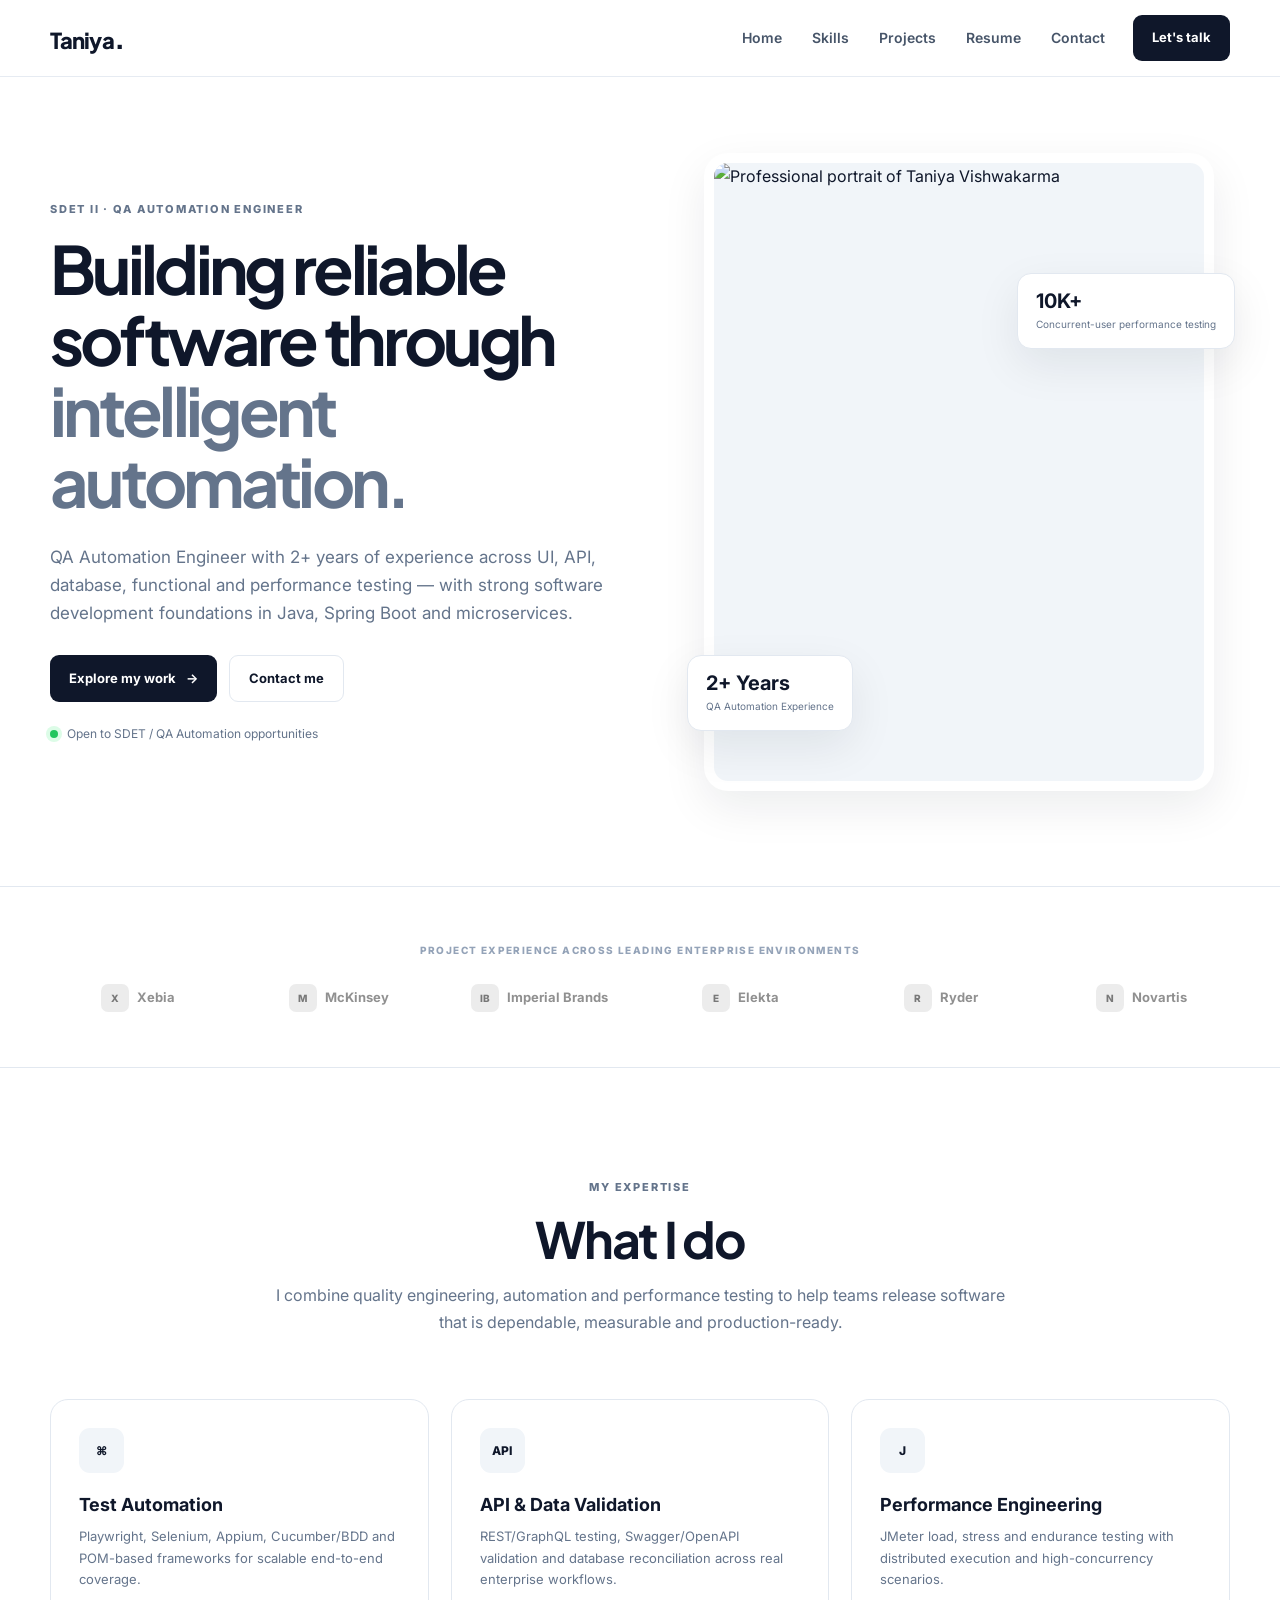
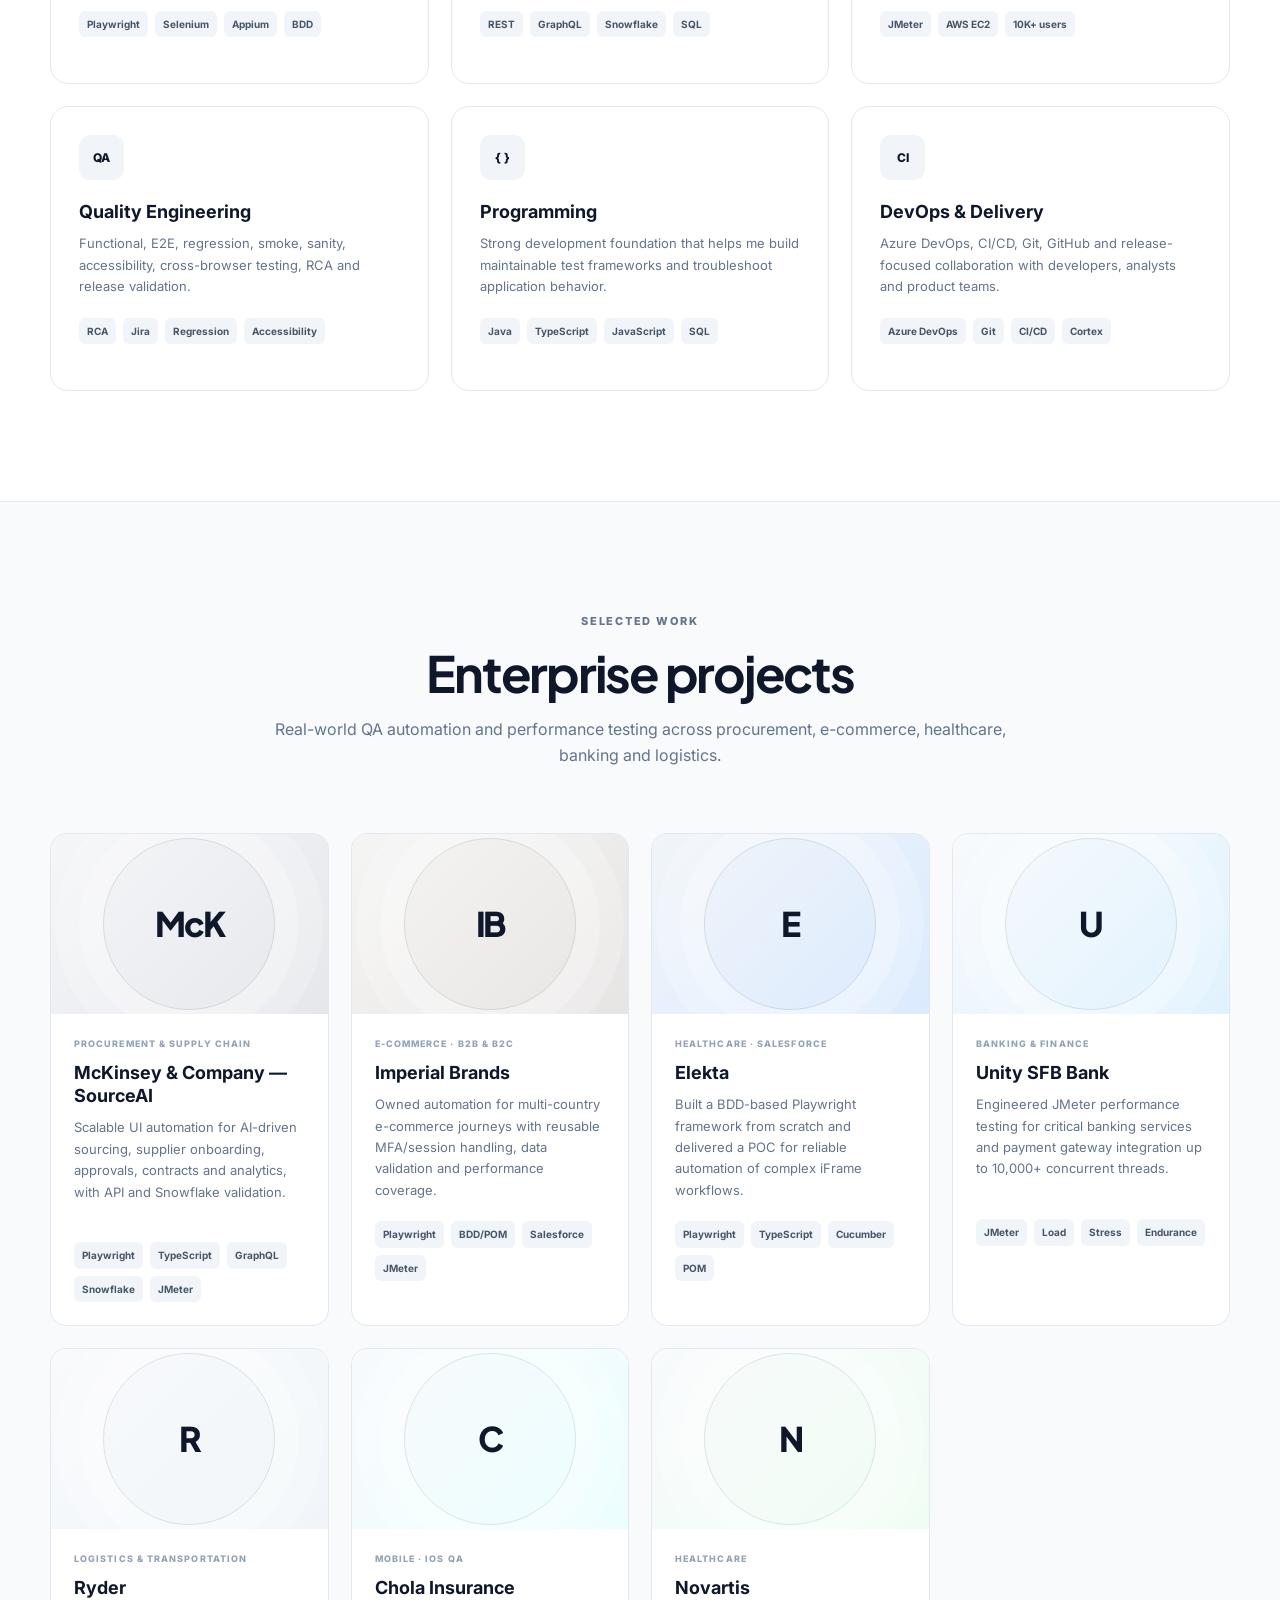
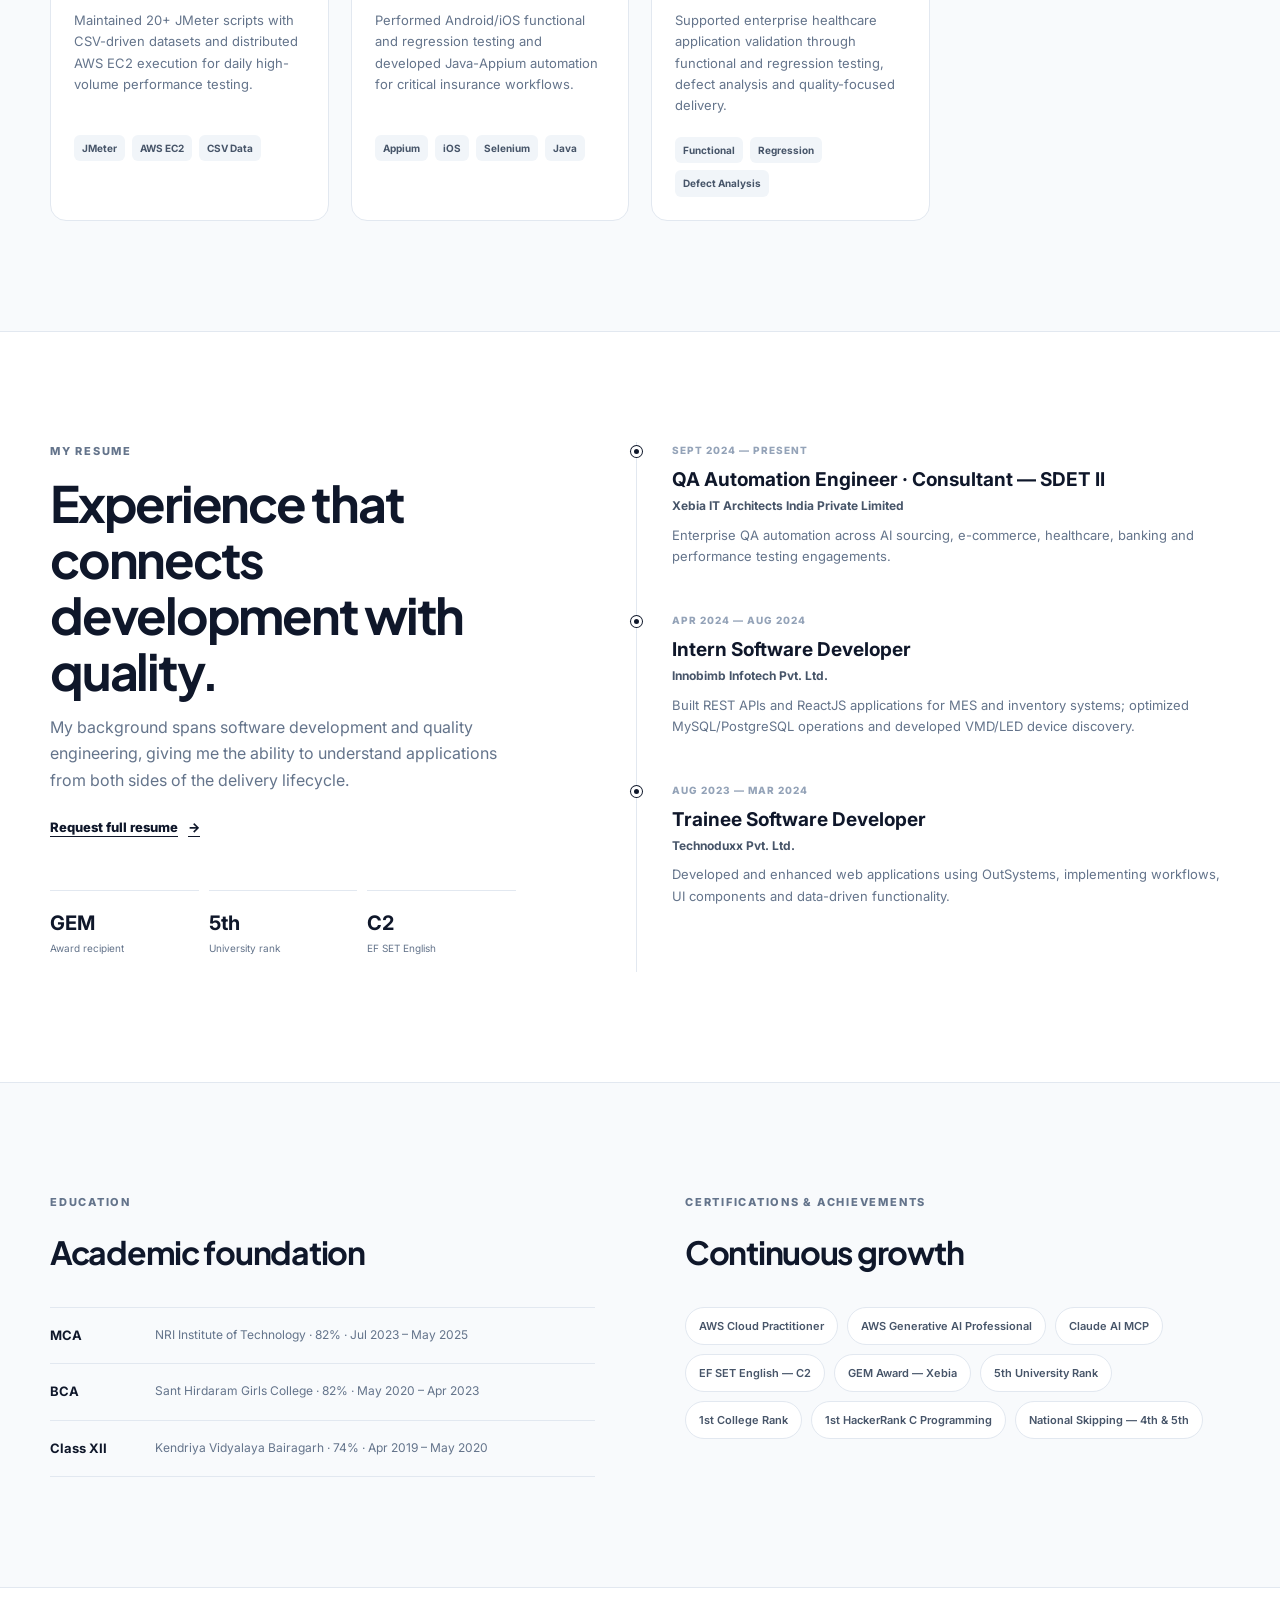
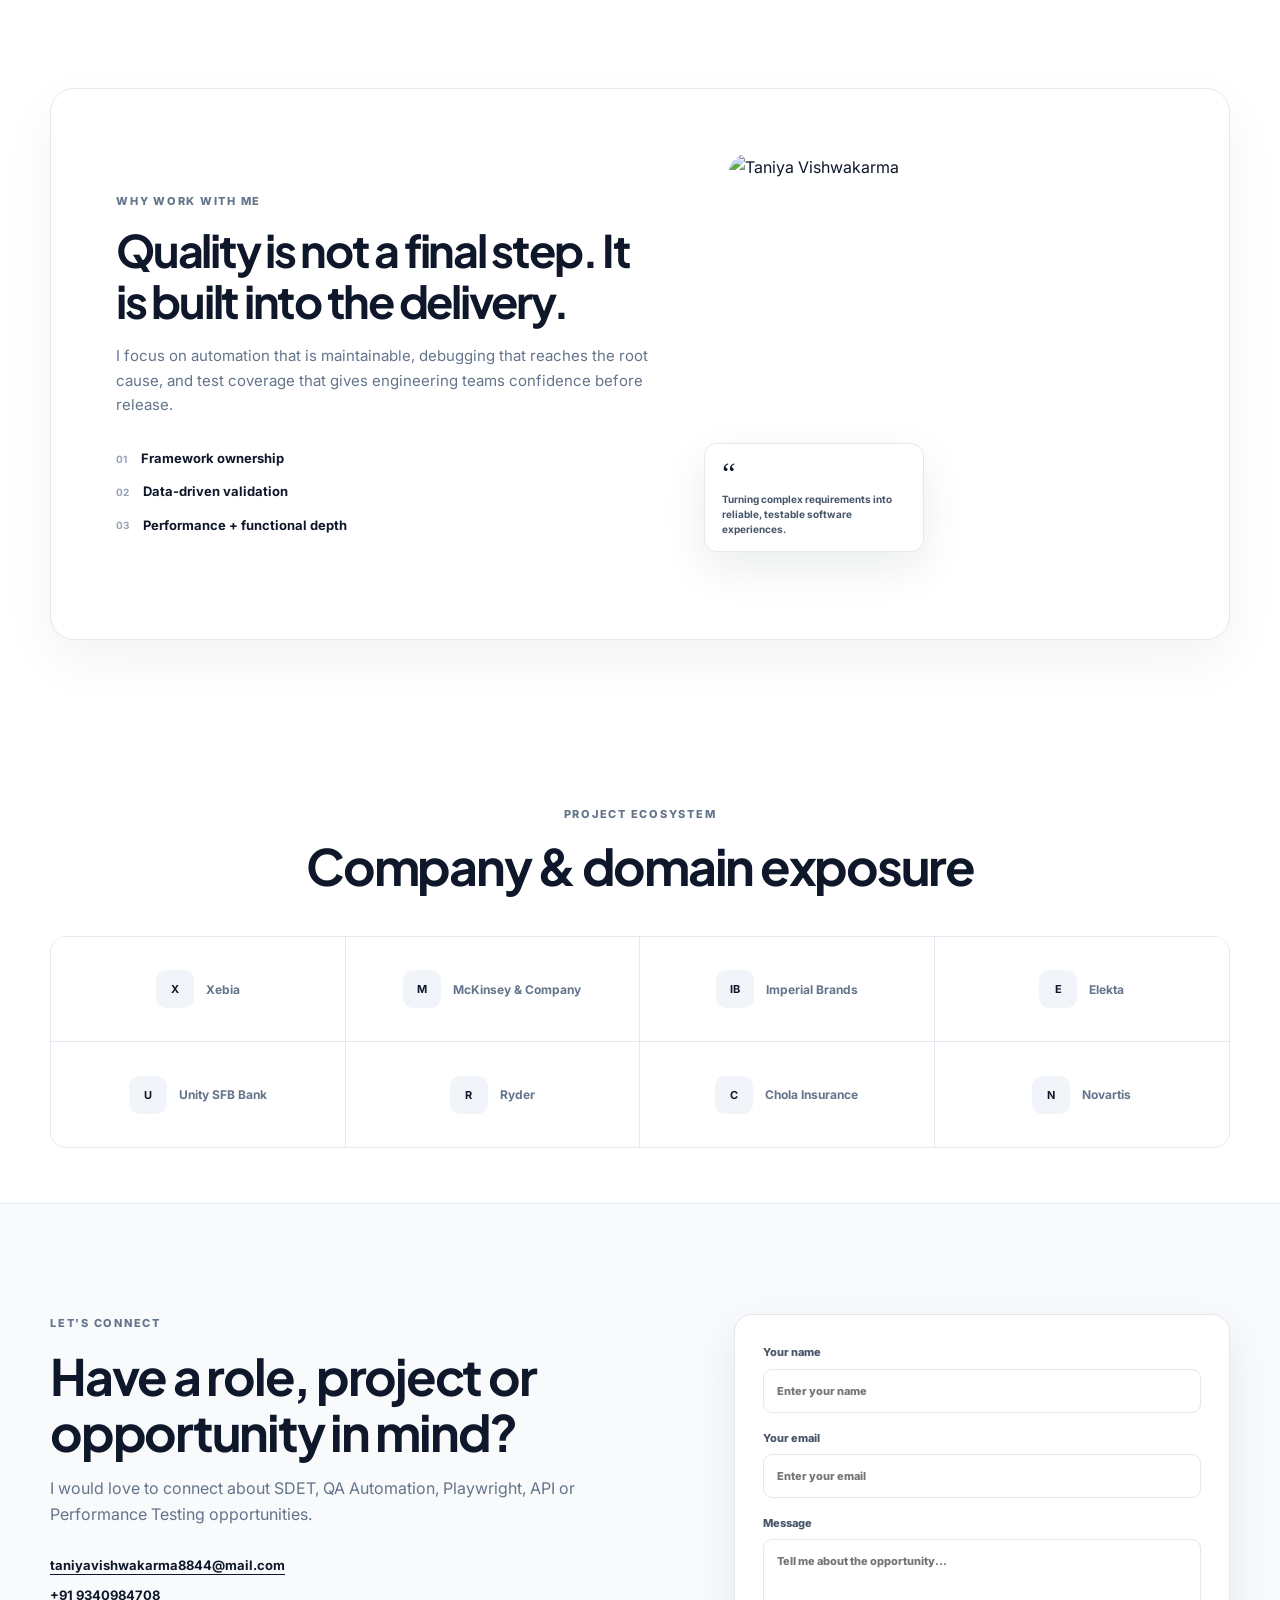
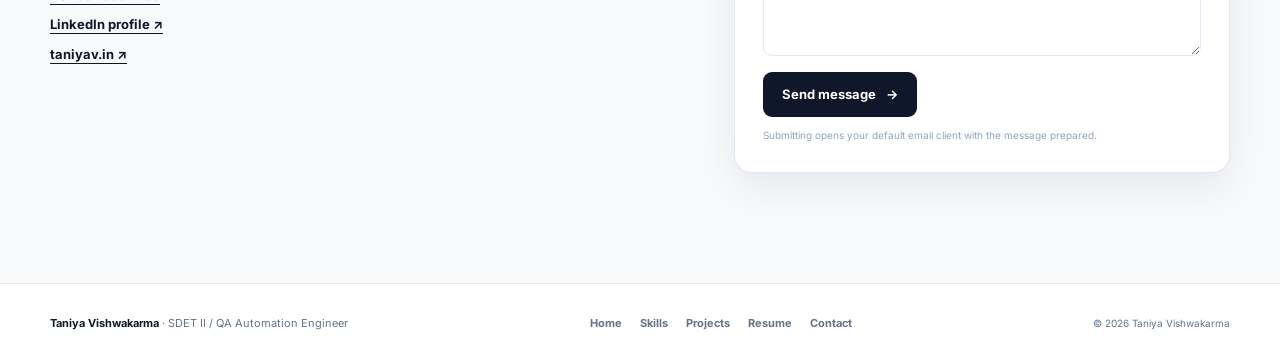
==== index.html @ 55603208 "Add files via upload" ====
<!DOCTYPE html>
<html lang="en">
<head>
  <meta charset="UTF-8" />
  <meta name="viewport" content="width=device-width, initial-scale=1.0" />
  <meta name="description" content="Taniya Vishwakarma — SDET II, QA Automation Engineer, Playwright and Performance Testing specialist." />
  <title>Taniya Vishwakarma | SDET II Portfolio</title>
  <link rel="icon" href="assets/favicon.png" />
  <link rel="stylesheet" href="styles.css" />
  <link rel="preconnect" href="https://fonts.googleapis.com">
  <link rel="preconnect" href="https://fonts.gstatic.com" crossorigin>
  <link href="https://fonts.googleapis.com/css2?family=Inter:wght@400;500;600;700;800&family=Plus+Jakarta+Sans:wght@600;700;800&display=swap" rel="stylesheet">
  <script defer src="script.js"></script>
</head>
<body>
  <!-- Navigation: intentionally follows the clean Material Tailwind template structure -->
  <header class="site-header">
    <nav class="navbar container">
      <a class="brand" href="#home" aria-label="Taniya Vishwakarma home">Taniya<span>.</span></a>
      <button class="menu-toggle" aria-label="Open navigation" aria-expanded="false">
        <span></span><span></span><span></span>
      </button>
      <div class="nav-links" id="navLinks">
        <a href="#home">Home</a>
        <a href="#skills">Skills</a>
        <a href="#projects">Projects</a>
        <a href="#resume">Resume</a>
        <a href="#contact">Contact</a>
      </div>
      <a class="nav-cta" href="mailto:taniyavishwakarma8844@mail.com?subject=Opportunity%20for%20Taniya%20Vishwakarma">Let's talk</a>
    </nav>
  </header>

  <main>
    <!-- HERO -->
    <section class="hero section" id="home">
      <div class="container hero-grid">
        <div class="hero-copy">
          <div class="eyebrow">SDET II · QA AUTOMATION ENGINEER</div>
          <h1>Building reliable software through <span>intelligent automation.</span></h1>
          <p class="lead">
            QA Automation Engineer with 2+ years of experience across UI, API, database,
            functional and performance testing — with strong software development foundations
            in Java, Spring Boot and microservices.
          </p>
          <div class="hero-actions">
            <a class="btn btn-dark" href="#projects">Explore my work <span>→</span></a>
            <a class="btn btn-light" href="mailto:taniyavishwakarma8844@mail.com">Contact me</a>
          </div>
          <div class="hero-note">
            <span class="status-dot"></span>
            Open to SDET / QA Automation opportunities
          </div>
        </div>

        <div class="hero-visual">
          <div class="image-frame">
            <img src="assets/profile.jpg" alt="Professional portrait of Taniya Vishwakarma" />
          </div>
          <div class="floating-card">
            <strong>2+ Years</strong>
            <span>QA Automation Experience</span>
          </div>
          <div class="floating-card floating-card-right">
            <strong>10K+</strong>
            <span>Concurrent-user performance testing</span>
          </div>
        </div>
      </div>
    </section>

    <!-- TRUSTED / EXPERIENCE STRIP -->
    <section class="logo-strip section-tight" aria-label="Companies and project environments">
      <div class="container">
        <p class="strip-label">PROJECT EXPERIENCE ACROSS LEADING ENTERPRISE ENVIRONMENTS</p>
        <div class="logo-row">
          <div class="company-logo"><span class="logo-mark">X</span><b>Xebia</b></div>
          <div class="company-logo"><span class="logo-mark">M</span><b>McKinsey</b></div>
          <div class="company-logo"><span class="logo-mark">IB</span><b>Imperial Brands</b></div>
          <div class="company-logo"><span class="logo-mark">E</span><b>Elekta</b></div>
          <div class="company-logo"><span class="logo-mark">R</span><b>Ryder</b></div>
          <div class="company-logo"><span class="logo-mark">N</span><b>Novartis</b></div>
        </div>
      </div>
    </section>

    <!-- SKILLS / WHAT I DO -->
    <section class="section" id="skills">
      <div class="container">
        <div class="section-heading centered">
          <div class="eyebrow">MY EXPERTISE</div>
          <h2>What I do</h2>
          <p>
            I combine quality engineering, automation and performance testing to help teams
            release software that is dependable, measurable and production-ready.
          </p>
        </div>

        <div class="skill-grid">
          <article class="skill-card">
            <div class="icon-box">⌘</div>
            <h3>Test Automation</h3>
            <p>Playwright, Selenium, Appium, Cucumber/BDD and POM-based frameworks for scalable end-to-end coverage.</p>
            <div class="tag-list"><span>Playwright</span><span>Selenium</span><span>Appium</span><span>BDD</span></div>
          </article>

          <article class="skill-card">
            <div class="icon-box">API</div>
            <h3>API & Data Validation</h3>
            <p>REST/GraphQL testing, Swagger/OpenAPI validation and database reconciliation across real enterprise workflows.</p>
            <div class="tag-list"><span>REST</span><span>GraphQL</span><span>Snowflake</span><span>SQL</span></div>
          </article>

          <article class="skill-card">
            <div class="icon-box">J</div>
            <h3>Performance Engineering</h3>
            <p>JMeter load, stress and endurance testing with distributed execution and high-concurrency scenarios.</p>
            <div class="tag-list"><span>JMeter</span><span>AWS EC2</span><span>10K+ users</span></div>
          </article>

          <article class="skill-card">
            <div class="icon-box">QA</div>
            <h3>Quality Engineering</h3>
            <p>Functional, E2E, regression, smoke, sanity, accessibility, cross-browser testing, RCA and release validation.</p>
            <div class="tag-list"><span>RCA</span><span>Jira</span><span>Regression</span><span>Accessibility</span></div>
          </article>

          <article class="skill-card">
            <div class="icon-box">{ }</div>
            <h3>Programming</h3>
            <p>Strong development foundation that helps me build maintainable test frameworks and troubleshoot application behavior.</p>
            <div class="tag-list"><span>Java</span><span>TypeScript</span><span>JavaScript</span><span>SQL</span></div>
          </article>

          <article class="skill-card">
            <div class="icon-box">CI</div>
            <h3>DevOps & Delivery</h3>
            <p>Azure DevOps, CI/CD, Git, GitHub and release-focused collaboration with developers, analysts and product teams.</p>
            <div class="tag-list"><span>Azure DevOps</span><span>Git</span><span>CI/CD</span><span>Cortex</span></div>
          </article>
        </div>
      </div>
    </section>

    <!-- PROJECTS -->
    <section class="section project-section" id="projects">
      <div class="container">
        <div class="section-heading centered">
          <div class="eyebrow">SELECTED WORK</div>
          <h2>Enterprise projects</h2>
          <p>Real-world QA automation and performance testing across procurement, e-commerce, healthcare, banking and logistics.</p>
        </div>

        <div class="project-grid">
          <article class="project-card">
            <div class="project-art art-sourceai"><span>McK</span></div>
            <div class="project-body">
              <div class="project-meta">PROCUREMENT & SUPPLY CHAIN</div>
              <h3>McKinsey & Company — SourceAI</h3>
              <p>Scalable UI automation for AI-driven sourcing, supplier onboarding, approvals, contracts and analytics, with API and Snowflake validation.</p>
              <div class="tag-list"><span>Playwright</span><span>TypeScript</span><span>GraphQL</span><span>Snowflake</span><span>JMeter</span></div>
            </div>
          </article>

          <article class="project-card">
            <div class="project-art art-imperial"><span>IB</span></div>
            <div class="project-body">
              <div class="project-meta">E-COMMERCE · B2B & B2C</div>
              <h3>Imperial Brands</h3>
              <p>Owned automation for multi-country e-commerce journeys with reusable MFA/session handling, data validation and performance coverage.</p>
              <div class="tag-list"><span>Playwright</span><span>BDD/POM</span><span>Salesforce</span><span>JMeter</span></div>
            </div>
          </article>

          <article class="project-card">
            <div class="project-art art-elekta"><span>E</span></div>
            <div class="project-body">
              <div class="project-meta">HEALTHCARE · SALESFORCE</div>
              <h3>Elekta</h3>
              <p>Built a BDD-based Playwright framework from scratch and delivered a POC for reliable automation of complex iFrame workflows.</p>
              <div class="tag-list"><span>Playwright</span><span>TypeScript</span><span>Cucumber</span><span>POM</span></div>
            </div>
          </article>

          <article class="project-card">
            <div class="project-art art-bank"><span>U</span></div>
            <div class="project-body">
              <div class="project-meta">BANKING & FINANCE</div>
              <h3>Unity SFB Bank</h3>
              <p>Engineered JMeter performance testing for critical banking services and payment gateway integration up to 10,000+ concurrent threads.</p>
              <div class="tag-list"><span>JMeter</span><span>Load</span><span>Stress</span><span>Endurance</span></div>
            </div>
          </article>

          <article class="project-card">
            <div class="project-art art-ryder"><span>R</span></div>
            <div class="project-body">
              <div class="project-meta">LOGISTICS & TRANSPORTATION</div>
              <h3>Ryder</h3>
              <p>Maintained 20+ JMeter scripts with CSV-driven datasets and distributed AWS EC2 execution for daily high-volume performance testing.</p>
              <div class="tag-list"><span>JMeter</span><span>AWS EC2</span><span>CSV Data</span></div>
            </div>
          </article>

          <article class="project-card">
            <div class="project-art art-chola"><span>C</span></div>
            <div class="project-body">
              <div class="project-meta">MOBILE · IOS QA</div>
              <h3>Chola Insurance</h3>
              <p>Performed Android/iOS functional and regression testing and developed Java-Appium automation for critical insurance workflows.</p>
              <div class="tag-list"><span>Appium</span><span>iOS</span><span>Selenium</span><span>Java</span></div>
            </div>
          </article>

          <article class="project-card">
            <div class="project-art art-novartis"><span>N</span></div>
            <div class="project-body">
              <div class="project-meta">HEALTHCARE</div>
              <h3>Novartis</h3>
              <p>Supported enterprise healthcare application validation through functional and regression testing, defect analysis and quality-focused delivery.</p>
              <div class="tag-list"><span>Functional</span><span>Regression</span><span>Defect Analysis</span></div>
            </div>
          </article>
        </div>
      </div>
    </section>

    <!-- RESUME -->
    <section class="section resume-section" id="resume">
      <div class="container resume-grid">
        <div class="resume-intro">
          <div class="eyebrow">MY RESUME</div>
          <h2>Experience that connects development with quality.</h2>
          <p>
            My background spans software development and quality engineering, giving me the ability
            to understand applications from both sides of the delivery lifecycle.
          </p>
          <a class="text-link" href="mailto:taniyavishwakarma8844@mail.com?subject=Request%20for%20Resume">Request full resume <span>→</span></a>

          <div class="resume-highlights">
            <div><strong>GEM</strong><span>Award recipient</span></div>
            <div><strong>5th</strong><span>University rank</span></div>
            <div><strong>C2</strong><span>EF SET English</span></div>
          </div>
        </div>

        <div class="timeline">
          <div class="timeline-item">
            <span class="timeline-dot"></span>
            <div class="timeline-date">SEPT 2024 — PRESENT</div>
            <h3>QA Automation Engineer · Consultant — SDET II</h3>
            <h4>Xebia IT Architects India Private Limited</h4>
            <p>Enterprise QA automation across AI sourcing, e-commerce, healthcare, banking and performance testing engagements.</p>
          </div>

          <div class="timeline-item">
            <span class="timeline-dot"></span>
            <div class="timeline-date">APR 2024 — AUG 2024</div>
            <h3>Intern Software Developer</h3>
            <h4>Innobimb Infotech Pvt. Ltd.</h4>
            <p>Built REST APIs and ReactJS applications for MES and inventory systems; optimized MySQL/PostgreSQL operations and developed VMD/LED device discovery.</p>
          </div>

          <div class="timeline-item">
            <span class="timeline-dot"></span>
            <div class="timeline-date">AUG 2023 — MAR 2024</div>
            <h3>Trainee Software Developer</h3>
            <h4>Technoduxx Pvt. Ltd.</h4>
            <p>Developed and enhanced web applications using OutSystems, implementing workflows, UI components and data-driven functionality.</p>
          </div>
        </div>
      </div>
    </section>

    <!-- EDUCATION + CERTIFICATIONS -->
    <section class="section details-section">
      <div class="container details-grid">
        <div>
          <div class="eyebrow">EDUCATION</div>
          <h2>Academic foundation</h2>
          <div class="detail-list">
            <div class="detail-item"><strong>MCA</strong><span>NRI Institute of Technology · 82% · Jul 2023 – May 2025</span></div>
            <div class="detail-item"><strong>BCA</strong><span>Sant Hirdaram Girls College · 82% · May 2020 – Apr 2023</span></div>
            <div class="detail-item"><strong>Class XII</strong><span>Kendriya Vidyalaya Bairagarh · 74% · Apr 2019 – May 2020</span></div>
          </div>
        </div>
        <div>
          <div class="eyebrow">CERTIFICATIONS & ACHIEVEMENTS</div>
          <h2>Continuous growth</h2>
          <div class="pill-list">
            <span>AWS Cloud Practitioner</span>
            <span>AWS Generative AI Professional</span>
            <span>Claude AI MCP</span>
            <span>EF SET English — C2</span>
            <span>GEM Award — Xebia</span>
            <span>5th University Rank</span>
            <span>1st College Rank</span>
            <span>1st HackerRank C Programming</span>
            <span>National Skipping — 4th & 5th</span>
          </div>
        </div>
      </div>
    </section>

    <!-- TESTIMONIAL / PROFESSIONAL VALUE -->
    <section class="section testimonial-section">
      <div class="container testimonial-card">
        <div class="testimonial-copy">
          <div class="eyebrow">WHY WORK WITH ME</div>
          <h2>Quality is not a final step. It is built into the delivery.</h2>
          <p>
            I focus on automation that is maintainable, debugging that reaches the root cause,
            and test coverage that gives engineering teams confidence before release.
          </p>
          <div class="value-points">
            <div><b>01</b><span>Framework ownership</span></div>
            <div><b>02</b><span>Data-driven validation</span></div>
            <div><b>03</b><span>Performance + functional depth</span></div>
          </div>
        </div>
        <div class="testimonial-visual">
          <img src="assets/profile.jpg" alt="Taniya Vishwakarma" />
          <div class="quote-card">
            <span>“</span>
            <p>Turning complex requirements into reliable, testable software experiences.</p>
          </div>
        </div>
      </div>
    </section>

    <!-- COMPANY LOGOS -->
    <section class="section-tight clients-section">
      <div class="container">
        <div class="section-heading centered small">
          <div class="eyebrow">PROJECT ECOSYSTEM</div>
          <h2>Company & domain exposure</h2>
        </div>
        <div class="client-logo-grid">
          <div class="client-logo"><b>X</b><span>Xebia</span></div>
          <div class="client-logo"><b>M</b><span>McKinsey & Company</span></div>
          <div class="client-logo"><b>IB</b><span>Imperial Brands</span></div>
          <div class="client-logo"><b>E</b><span>Elekta</span></div>
          <div class="client-logo"><b>U</b><span>Unity SFB Bank</span></div>
          <div class="client-logo"><b>R</b><span>Ryder</span></div>
          <div class="client-logo"><b>C</b><span>Chola Insurance</span></div>
          <div class="client-logo"><b>N</b><span>Novartis</span></div>
        </div>
      </div>
    </section>

    <!-- CONTACT -->
    <section class="section contact-section" id="contact">
      <div class="container contact-grid">
        <div>
          <div class="eyebrow">LET'S CONNECT</div>
          <h2>Have a role, project or opportunity in mind?</h2>
          <p>
            I would love to connect about SDET, QA Automation, Playwright, API or Performance Testing opportunities.
          </p>
          <div class="contact-details">
            <a href="mailto:taniyavishwakarma8844@mail.com">taniyavishwakarma8844@mail.com</a>
            <a href="tel:+919340984708">+91 9340984708</a>
            <a href="https://www.linkedin.com/in/taniya-vishwakarma-7252a7203/" target="_blank" rel="noopener">LinkedIn profile ↗</a>
            <a href="https://taniyav.in/" target="_blank" rel="noopener">taniyav.in ↗</a>
          </div>
        </div>

        <form class="contact-form" id="contactForm">
          <label>Your name<input type="text" name="name" placeholder="Enter your name" required></label>
          <label>Your email<input type="email" name="email" placeholder="Enter your email" required></label>
          <label>Message<textarea name="message" rows="5" placeholder="Tell me about the opportunity..." required></textarea></label>
          <button class="btn btn-dark" type="submit">Send message <span>→</span></button>
          <small>Submitting opens your default email client with the message prepared.</small>
        </form>
      </div>
    </section>
  </main>

  <footer class="footer">
    <div class="container footer-row">
      <div><b>Taniya Vishwakarma</b><span> · SDET II / QA Automation Engineer</span></div>
      <div class="footer-links">
        <a href="#home">Home</a>
        <a href="#skills">Skills</a>
        <a href="#projects">Projects</a>
        <a href="#resume">Resume</a>
        <a href="#contact">Contact</a>
      </div>
      <div class="copyright">© <span id="year"></span> Taniya Vishwakarma</div>
    </div>
  </footer>
</body>
</html>
---- styles.css ----
:root{
  --white:#fff;
  --paper:#f8fafc;
  --soft:#f1f5f9;
  --line:#e2e8f0;
  --ink:#0f172a;
  --muted:#64748b;
  --muted-2:#94a3b8;
  --accent:#111827;
  --accent-soft:#eef2f7;
  --radius:18px;
  --shadow:0 16px 45px rgba(15,23,42,.08);
  --max:1180px;
}
*{box-sizing:border-box}
html{scroll-behavior:smooth}
body{margin:0;background:var(--white);color:var(--ink);font-family:Inter,system-ui,-apple-system,BlinkMacSystemFont,"Segoe UI",sans-serif;line-height:1.65}
img{max-width:100%;display:block}
a{color:inherit;text-decoration:none}
button,input,textarea{font:inherit}
.container{width:min(calc(100% - 48px),var(--max));margin:0 auto}
.section{padding:110px 0}
.section-tight{padding:55px 0}
.site-header{position:sticky;top:0;z-index:50;background:rgba(255,255,255,.92);backdrop-filter:blur(16px);border-bottom:1px solid rgba(226,232,240,.85)}
.navbar{height:76px;display:flex;align-items:center;gap:28px}
.brand{font-family:"Plus Jakarta Sans",sans-serif;font-weight:800;font-size:22px;letter-spacing:-.04em;margin-right:auto}
.brand span{font-size:28px}
.nav-links{display:flex;align-items:center;gap:30px}
.nav-links a{font-size:14px;font-weight:600;color:#475569;transition:.2s}
.nav-links a:hover{color:var(--ink)}
.nav-cta,.btn{display:inline-flex;align-items:center;justify-content:center;gap:10px;border-radius:9px;padding:12px 19px;font-size:13px;font-weight:700;transition:transform .2s,box-shadow .2s,background .2s}
.nav-cta{background:var(--ink);color:#fff}
.btn:hover,.nav-cta:hover{transform:translateY(-1px);box-shadow:0 10px 25px rgba(15,23,42,.13)}
.btn-dark{background:var(--ink);color:#fff}
.btn-light{background:#fff;color:var(--ink);border:1px solid var(--line)}
.menu-toggle{display:none;border:0;background:none;padding:8px;cursor:pointer}
.menu-toggle span{display:block;width:24px;height:2px;background:var(--ink);margin:5px 0}
.hero{padding-top:76px;padding-bottom:95px}
.hero-grid{display:grid;grid-template-columns:1.02fr .98fr;gap:72px;align-items:center}
.eyebrow{font-size:11px;letter-spacing:.16em;font-weight:800;color:#64748b;margin-bottom:15px}
.hero h1{font-family:"Plus Jakarta Sans",sans-serif;font-size:clamp(42px,5.2vw,70px);line-height:1.07;letter-spacing:-.055em;margin:0 0 25px;max-width:700px}
.hero h1 span{color:#64748b}
.lead{font-size:17px;color:var(--muted);max-width:670px;margin:0 0 28px}
.hero-actions{display:flex;gap:12px;flex-wrap:wrap}
.hero-note{display:flex;align-items:center;gap:9px;color:var(--muted);font-size:12px;margin-top:22px}
.status-dot{width:8px;height:8px;border-radius:50%;background:#22c55e;box-shadow:0 0 0 4px #dcfce7}
.hero-visual{position:relative;min-height:590px;display:flex;align-items:center;justify-content:center}
.image-frame{width:min(100%,510px);aspect-ratio:4/5;border-radius:24px;overflow:hidden;background:var(--soft);box-shadow:var(--shadow);border:10px solid #fff}
.image-frame img{width:100%;height:100%;object-fit:cover;object-position:center 18%}
.floating-card{position:absolute;left:0;bottom:60px;background:#fff;border:1px solid var(--line);box-shadow:var(--shadow);border-radius:14px;padding:15px 18px;display:flex;flex-direction:column;min-width:165px}
.floating-card strong{font-size:20px;line-height:1.2}
.floating-card span{font-size:10px;color:var(--muted);margin-top:3px}
.floating-card-right{left:auto;right:-5px;top:120px;bottom:auto}
.logo-strip{border-top:1px solid var(--line);border-bottom:1px solid var(--line)}
.strip-label{text-align:center;color:#94a3b8;font-size:10px;font-weight:800;letter-spacing:.14em;margin:0 0 26px}
.logo-row{display:grid;grid-template-columns:repeat(6,1fr);gap:24px;align-items:center}
.company-logo{display:flex;align-items:center;justify-content:center;gap:8px;color:#64748b;filter:grayscale(1);opacity:.78}
.logo-mark{width:28px;height:28px;border-radius:7px;background:#e2e8f0;display:grid;place-items:center;font-size:10px;font-weight:800;color:#475569}
.company-logo b{font-size:13px}
.section-heading{max-width:760px;margin-bottom:64px}
.section-heading.centered{text-align:center;margin-left:auto;margin-right:auto}
.section-heading.small{margin-bottom:42px}
.section-heading h2,.resume-intro h2,.contact-section h2{font-family:"Plus Jakarta Sans",sans-serif;font-size:clamp(34px,4vw,50px);line-height:1.12;letter-spacing:-.045em;margin:0 0 15px}
.section-heading p,.resume-intro>p,.contact-section p{color:var(--muted);font-size:16px;margin:0}
.skill-grid{display:grid;grid-template-columns:repeat(3,1fr);gap:22px}
.skill-card{border:1px solid var(--line);border-radius:var(--radius);padding:28px;background:#fff;min-height:285px;transition:.25s}
.skill-card:hover,.project-card:hover{transform:translateY(-4px);box-shadow:var(--shadow)}
.icon-box{height:45px;width:45px;border-radius:11px;background:var(--soft);display:grid;place-items:center;font-size:12px;font-weight:800;margin-bottom:20px}
.skill-card h3,.project-card h3{font-size:18px;line-height:1.3;margin:0 0 10px}
.skill-card p,.project-card p{font-size:13px;color:var(--muted);margin:0}
.tag-list{display:flex;gap:7px;flex-wrap:wrap;margin-top:20px}
.tag-list span{font-size:10px;font-weight:700;color:#475569;background:var(--soft);padding:5px 8px;border-radius:6px}
.project-section{background:#f8fafc;border-top:1px solid var(--line);border-bottom:1px solid var(--line)}
.project-grid{display:grid;grid-template-columns:repeat(4,1fr);gap:22px}
.project-card{background:#fff;border:1px solid var(--line);border-radius:16px;overflow:hidden;transition:.25s}
.project-art{height:180px;display:grid;place-items:center;background:linear-gradient(135deg,#f8fafc,#e2e8f0);position:relative;overflow:hidden}
.project-art:before{content:"";position:absolute;width:170px;height:170px;border-radius:50%;border:1px solid rgba(15,23,42,.1);box-shadow:0 0 0 24px rgba(255,255,255,.22),0 0 0 48px rgba(255,255,255,.18)}
.project-art span{position:relative;z-index:1;font-family:"Plus Jakarta Sans";font-size:34px;font-weight:800;letter-spacing:-.07em}
.art-sourceai{background:linear-gradient(135deg,#f4f6f8,#e5e7eb)}
.art-imperial{background:linear-gradient(135deg,#f5f5f4,#e7e5e4)}
.art-elekta{background:linear-gradient(135deg,#f1f5f9,#dbeafe)}
.art-bank{background:linear-gradient(135deg,#f8fafc,#e0f2fe)}
.art-ryder{background:linear-gradient(135deg,#f8fafc,#f1f5f9)}
.art-chola{background:linear-gradient(135deg,#f8fafc,#ecfeff)}
.art-novartis{background:linear-gradient(135deg,#f8fafc,#f0fdf4)}
.project-body{padding:23px}
.project-meta{font-size:9px;font-weight:800;letter-spacing:.12em;color:#94a3b8;margin-bottom:9px}
.project-body p{min-height:105px}
.resume-section{background:#fff}
.resume-grid{display:grid;grid-template-columns:.9fr 1.1fr;gap:100px}
.resume-intro{padding-right:20px}
.text-link{display:inline-flex;gap:10px;align-items:center;margin-top:24px;font-weight:800;font-size:13px;text-decoration:underline;text-underline-offset:4px}
.resume-highlights{display:grid;grid-template-columns:repeat(3,1fr);gap:10px;margin-top:50px}
.resume-highlights div{padding:16px 0;border-top:1px solid var(--line)}
.resume-highlights strong{display:block;font-size:20px}
.resume-highlights span{display:block;font-size:10px;color:var(--muted)}
.timeline{border-left:1px solid var(--line);padding-left:35px}
.timeline-item{position:relative;padding:0 0 44px}
.timeline-item:last-child{padding-bottom:0}
.timeline-dot{position:absolute;left:-41px;top:4px;width:11px;height:11px;border-radius:50%;background:var(--ink);border:3px solid #fff;box-shadow:0 0 0 1px var(--ink)}
.timeline-date{font-size:10px;font-weight:800;color:#94a3b8;letter-spacing:.1em;margin-bottom:9px}
.timeline-item h3{font-size:19px;line-height:1.35;margin:0 0 3px}
.timeline-item h4{font-size:12px;margin:0 0 9px;color:#475569}
.timeline-item p{font-size:13px;color:var(--muted);margin:0}
.details-section{background:#f8fafc;border-top:1px solid var(--line);border-bottom:1px solid var(--line)}
.details-grid{display:grid;grid-template-columns:1fr 1fr;gap:90px}
.details-grid h2{font-family:"Plus Jakarta Sans";font-size:32px;letter-spacing:-.04em;margin:0 0 28px}
.detail-list{border-top:1px solid var(--line)}
.detail-item{display:grid;grid-template-columns:90px 1fr;gap:15px;padding:17px 0;border-bottom:1px solid var(--line)}
.detail-item strong{font-size:13px}
.detail-item span{font-size:12px;color:var(--muted)}
.pill-list{display:flex;flex-wrap:wrap;gap:9px}
.pill-list span{border:1px solid var(--line);background:#fff;border-radius:999px;padding:9px 13px;font-size:11px;font-weight:600;color:#475569}
.testimonial-section{padding-top:100px}
.testimonial-card{display:grid;grid-template-columns:1fr .8fr;gap:70px;align-items:center;border:1px solid var(--line);border-radius:24px;padding:65px;background:#fff;box-shadow:0 20px 55px rgba(15,23,42,.05)}
.testimonial-copy h2{font-family:"Plus Jakarta Sans";font-size:clamp(32px,3.5vw,46px);line-height:1.12;letter-spacing:-.05em;margin:0 0 18px}
.testimonial-copy>p{font-size:15px;color:var(--muted);max-width:600px}
.value-points{display:grid;gap:12px;margin-top:30px}
.value-points div{display:flex;align-items:center;gap:14px}
.value-points b{font-size:10px;color:#94a3b8}
.value-points span{font-size:13px;font-weight:700}
.testimonial-visual{position:relative}
.testimonial-visual>img{height:420px;width:100%;object-fit:cover;object-position:center 18%;border-radius:18px}
.quote-card{position:absolute;left:-25px;bottom:22px;width:220px;background:#fff;border:1px solid var(--line);border-radius:13px;padding:14px 17px;box-shadow:var(--shadow)}
.quote-card span{font-family:Georgia;font-size:30px;line-height:1}
.quote-card p{font-size:10px;font-weight:700;line-height:1.5;margin:2px 0 0;color:#475569}
.client-logo-grid{display:grid;grid-template-columns:repeat(4,1fr);border:1px solid var(--line);border-radius:16px;overflow:hidden}
.client-logo{min-height:105px;display:flex;align-items:center;justify-content:center;gap:12px;border-right:1px solid var(--line);border-bottom:1px solid var(--line);background:#fff;color:#64748b}
.client-logo:nth-child(4n){border-right:0}
.client-logo:nth-last-child(-n+4){border-bottom:0}
.client-logo b{width:38px;height:38px;border-radius:10px;background:var(--soft);display:grid;place-items:center;color:var(--ink);font-size:11px}
.client-logo span{font-size:12px;font-weight:700}
.contact-section{background:#f8fafc;border-top:1px solid var(--line)}
.contact-grid{display:grid;grid-template-columns:1fr .85fr;gap:100px;align-items:start}
.contact-details{display:grid;gap:8px;margin-top:28px}
.contact-details a{font-size:13px;font-weight:700;text-decoration:underline;text-underline-offset:4px}
.contact-form{background:#fff;border:1px solid var(--line);border-radius:18px;padding:28px;box-shadow:var(--shadow)}
.contact-form label{display:grid;gap:7px;font-size:11px;font-weight:800;color:#475569;margin-bottom:16px}
.contact-form input,.contact-form textarea{width:100%;border:1px solid var(--line);border-radius:9px;padding:12px 13px;outline:0;color:var(--ink);background:#fff}
.contact-form input:focus,.contact-form textarea:focus{border-color:#94a3b8;box-shadow:0 0 0 3px #f1f5f9}
.contact-form textarea{resize:vertical}
.contact-form .btn{border:0;cursor:pointer}
.contact-form small{display:block;color:#94a3b8;font-size:10px;margin-top:10px}
.footer{border-top:1px solid var(--line);padding:30px 0;background:#fff}
.footer-row{display:flex;align-items:center;justify-content:space-between;gap:20px;flex-wrap:wrap}
.footer-row>div{font-size:11px;color:#64748b}
.footer-row b{color:var(--ink)}
.footer-links{display:flex;gap:18px}
.footer-links a{font-size:11px;font-weight:700;color:#64748b}
.footer-links a:hover{color:var(--ink)}
.copyright{font-size:10px!important}
@media(max-width:1000px){
  .project-grid{grid-template-columns:repeat(2,1fr)}
  .skill-grid{grid-template-columns:repeat(2,1fr)}
  .logo-row{grid-template-columns:repeat(3,1fr)}
  .hero-grid{gap:45px}
  .testimonial-card{padding:45px}
}
@media(max-width:800px){
  .container{width:min(calc(100% - 32px),var(--max))}
  .section{padding:78px 0}
  .section-tight{padding:42px 0}
  .nav-links{display:none;position:absolute;left:16px;right:16px;top:68px;background:#fff;border:1px solid var(--line);border-radius:12px;padding:14px;box-shadow:var(--shadow);flex-direction:column;align-items:stretch;gap:0}
  .nav-links.open{display:flex}
  .nav-links a{padding:10px 8px}
  .nav-cta{display:none}
  .menu-toggle{display:block}
  .hero{padding-top:48px}
  .hero-grid,.resume-grid,.details-grid,.testimonial-card,.contact-grid{grid-template-columns:1fr}
  .hero-visual{min-height:500px}
  .floating-card{left:0;bottom:20px}
  .floating-card-right{right:0;top:60px}
  .resume-grid,.details-grid,.contact-grid{gap:50px}
  .testimonial-card{padding:30px}
  .client-logo-grid{grid-template-columns:repeat(2,1fr)}
  .client-logo:nth-child(4n){border-right:1px solid var(--line)}
  .client-logo:nth-child(2n){border-right:0}
  .client-logo:nth-last-child(-n+4){border-bottom:1px solid var(--line)}
  .client-logo:nth-last-child(-n+2){border-bottom:0}
}
@media(max-width:560px){
  .hero h1{font-size:42px}
  .lead{font-size:15px}
  .skill-grid,.project-grid{grid-template-columns:1fr}
  .logo-row{grid-template-columns:repeat(2,1fr)}
  .project-body p{min-height:0}
  .resume-highlights{grid-template-columns:1fr 1fr 1fr}
  .detail-item{grid-template-columns:70px 1fr}
  .testimonial-visual>img{height:360px}
  .quote-card{left:10px;bottom:10px}
  .footer-row{flex-direction:column;align-items:flex-start}
}
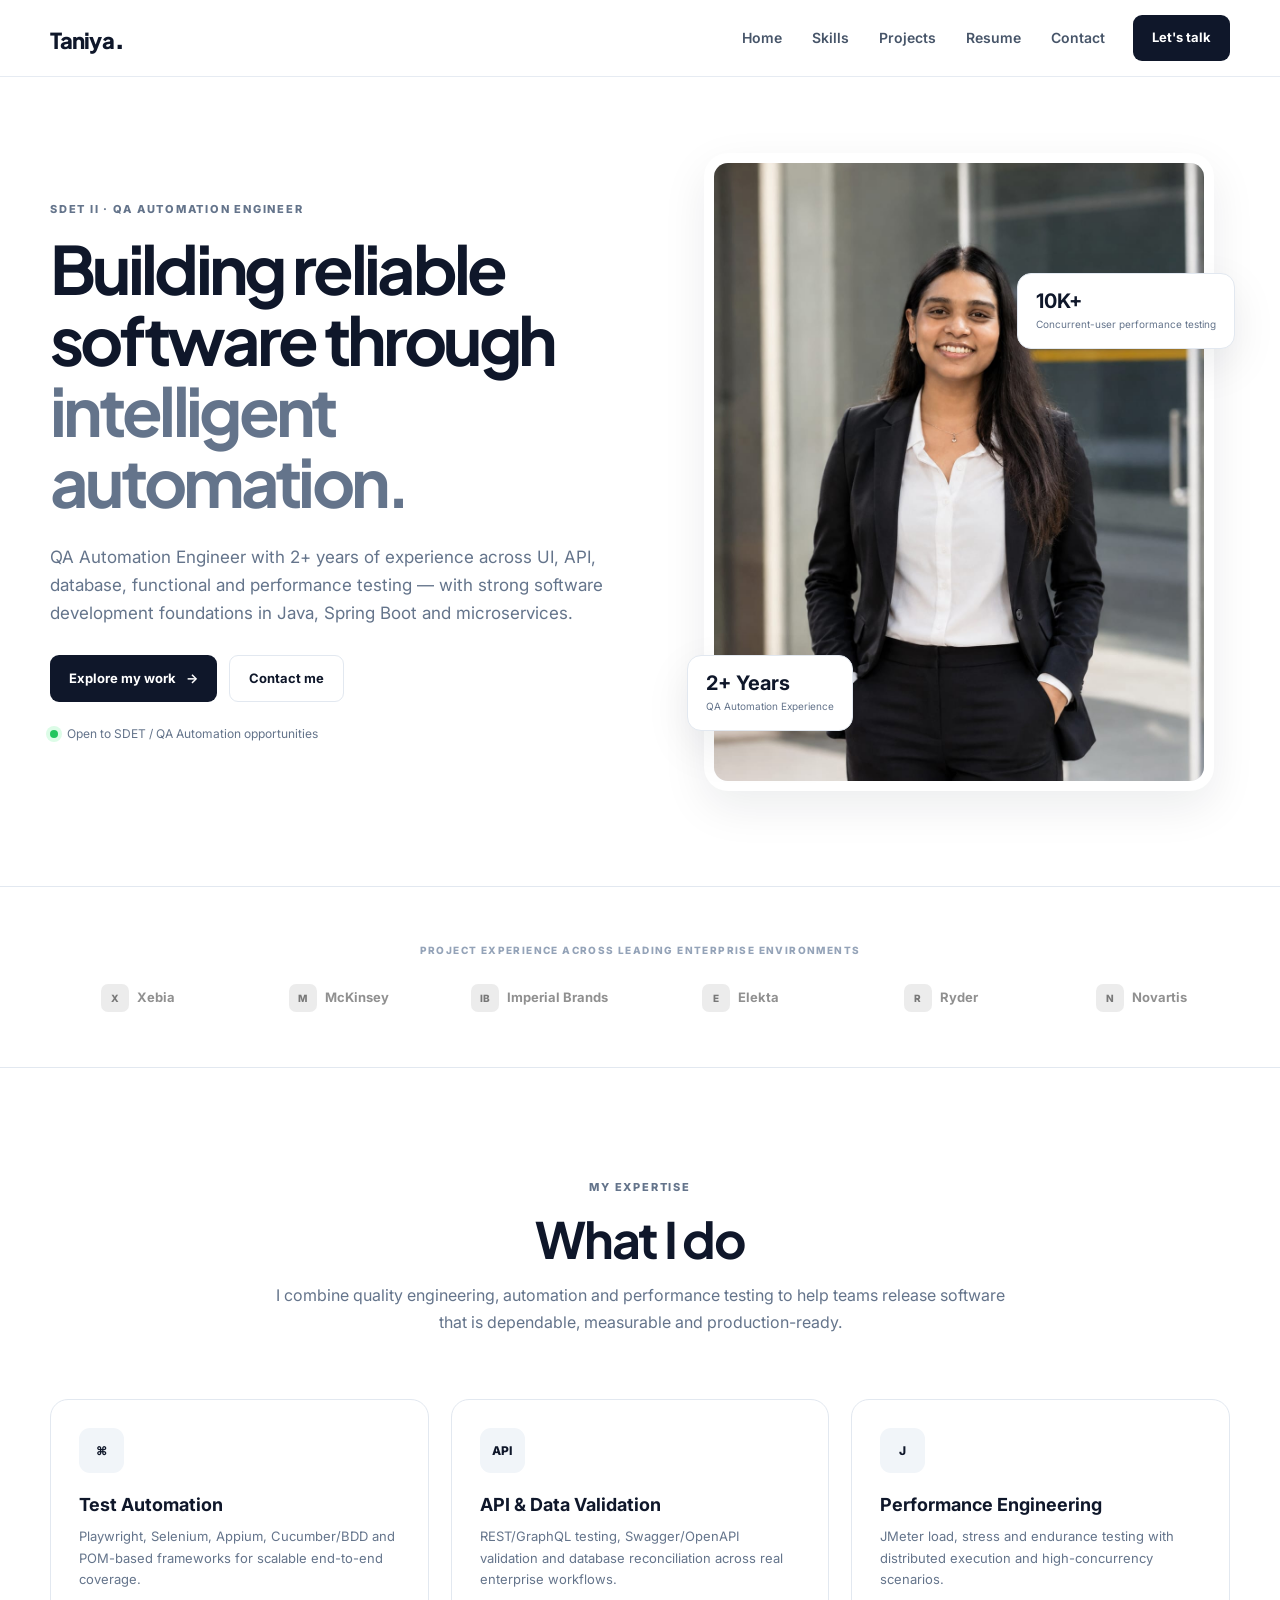
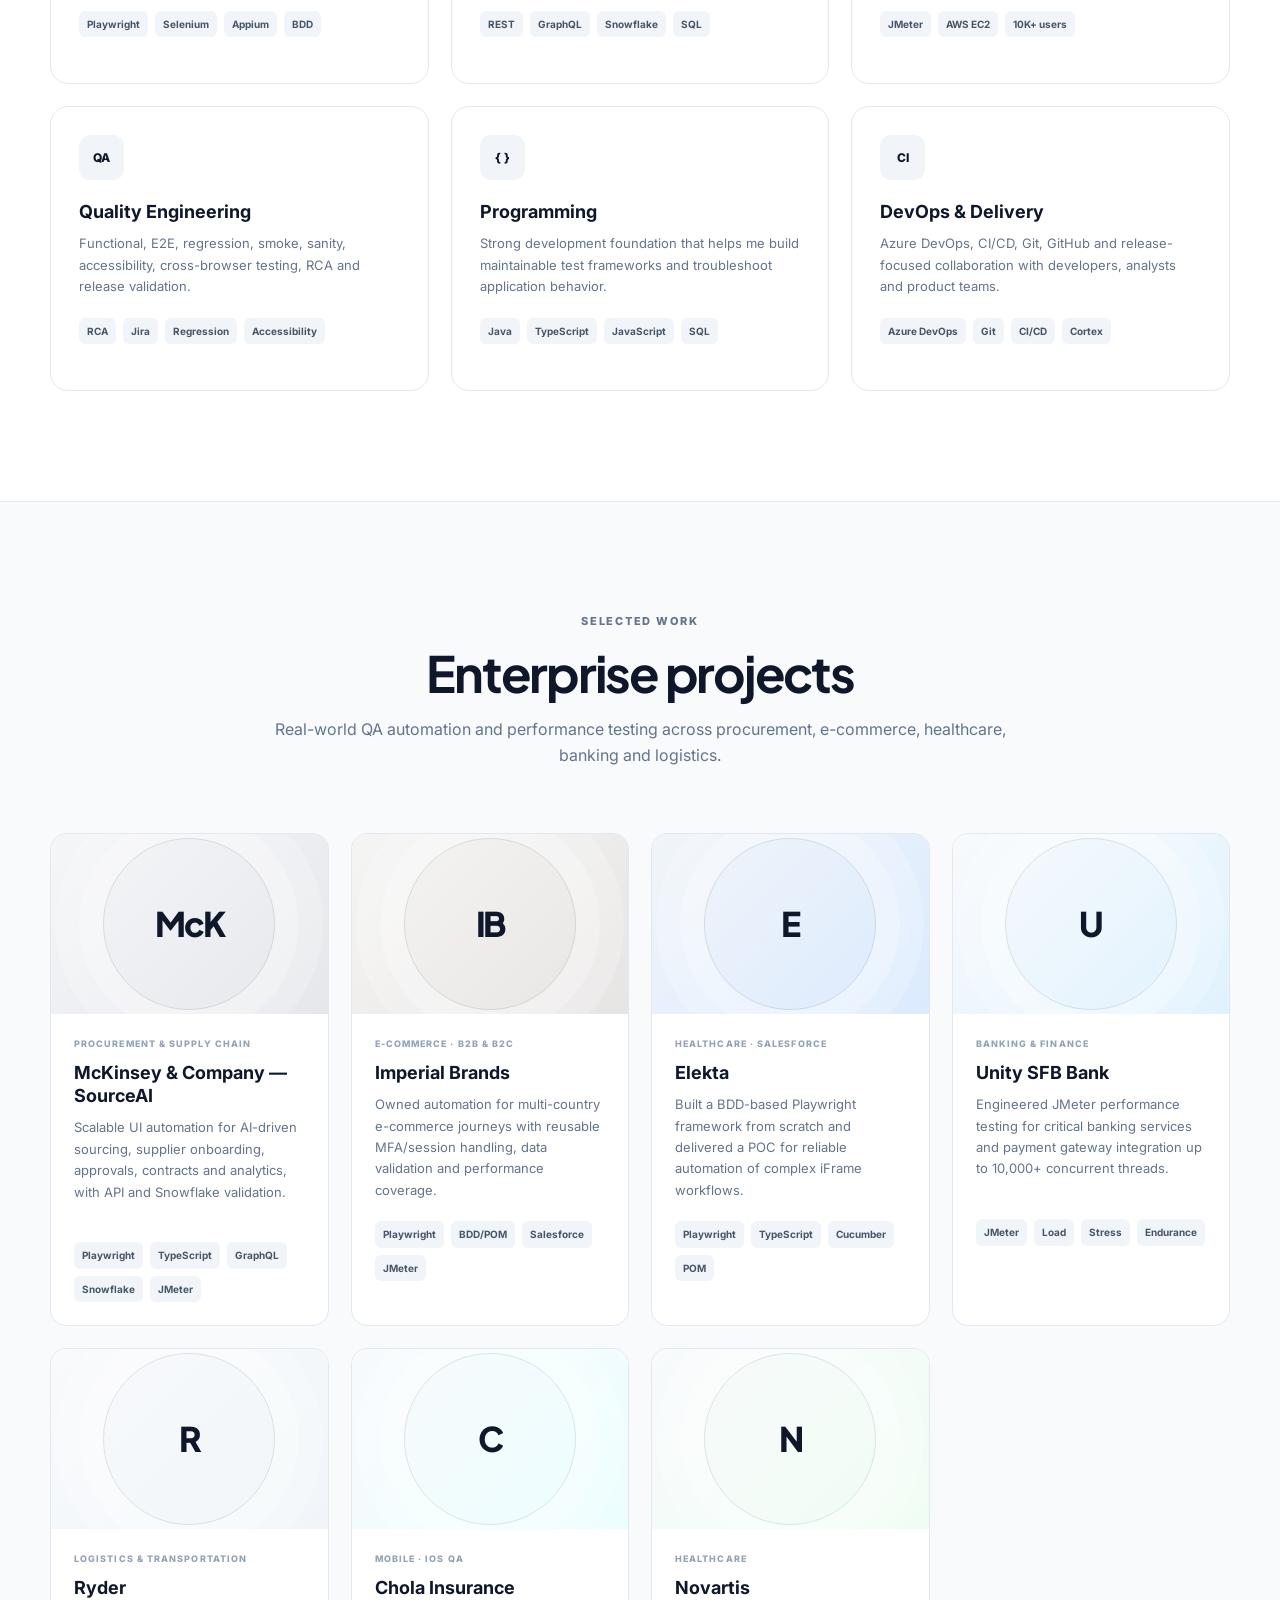
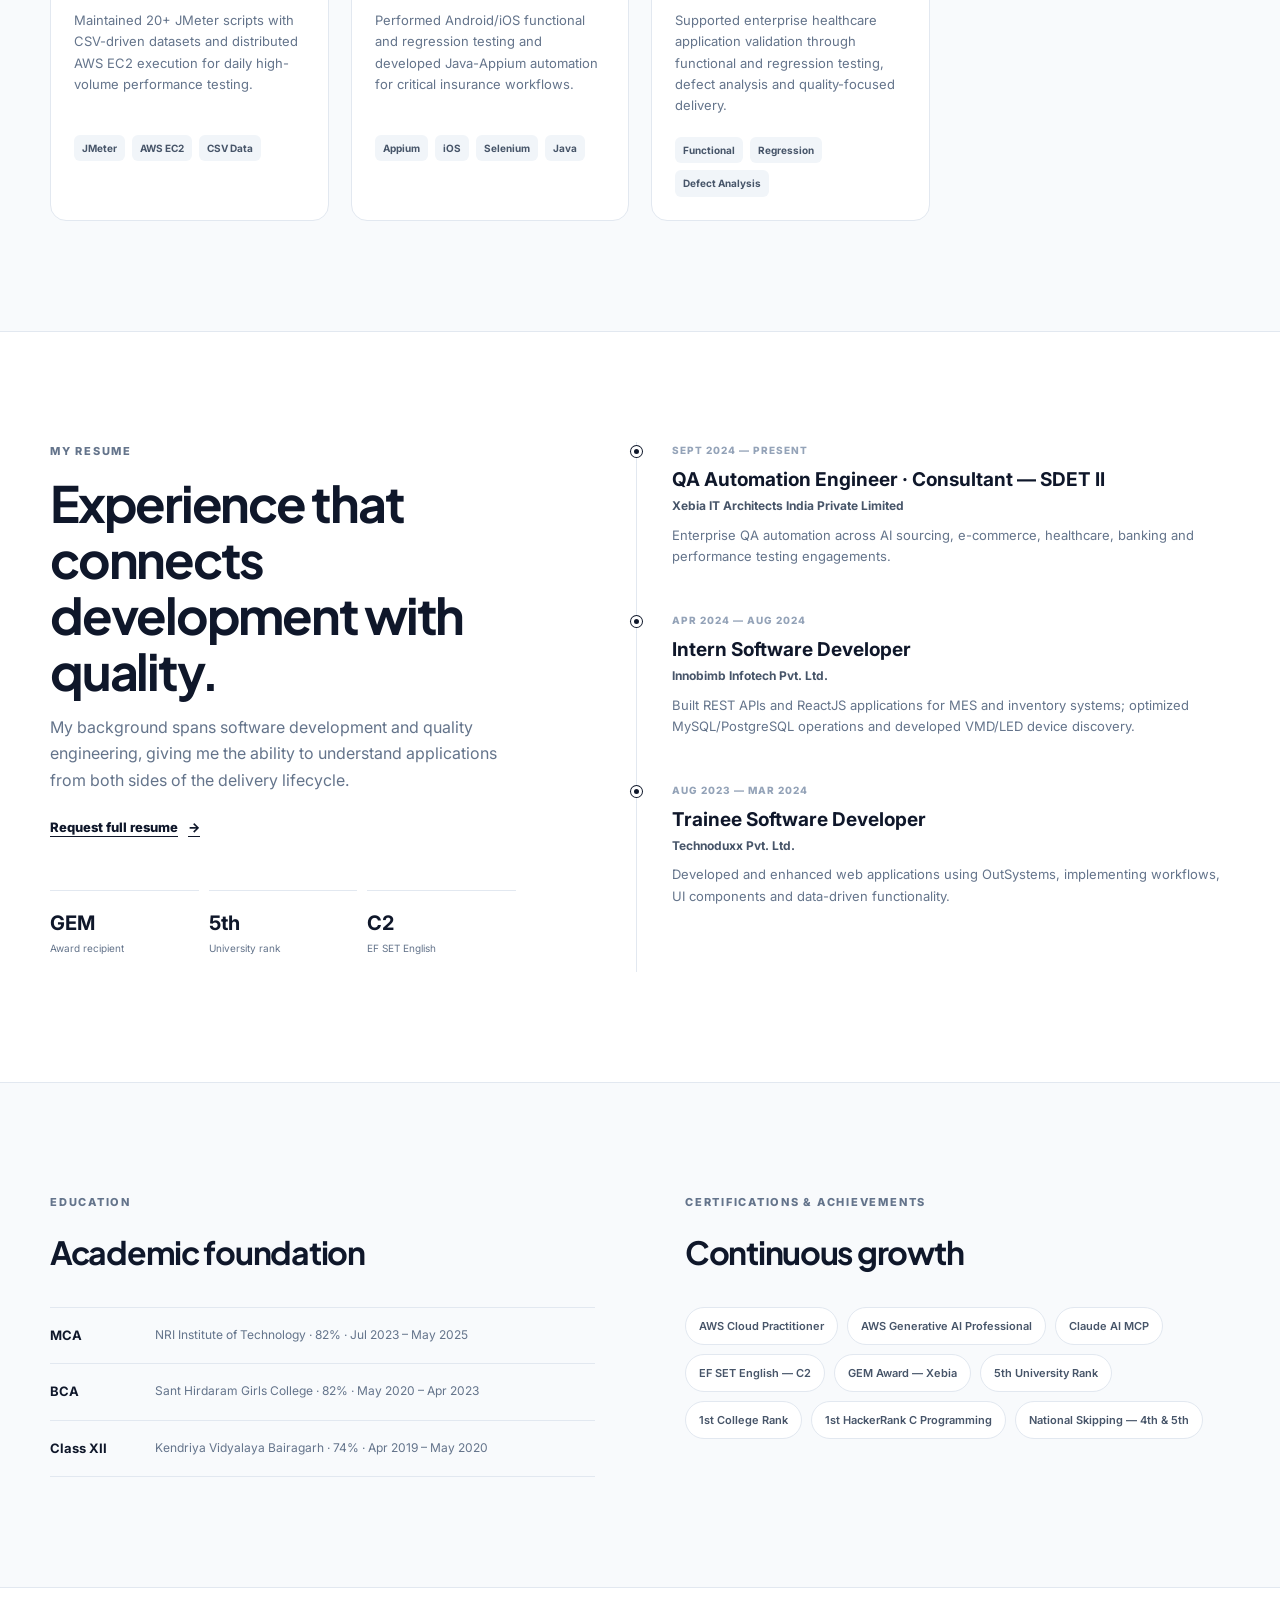
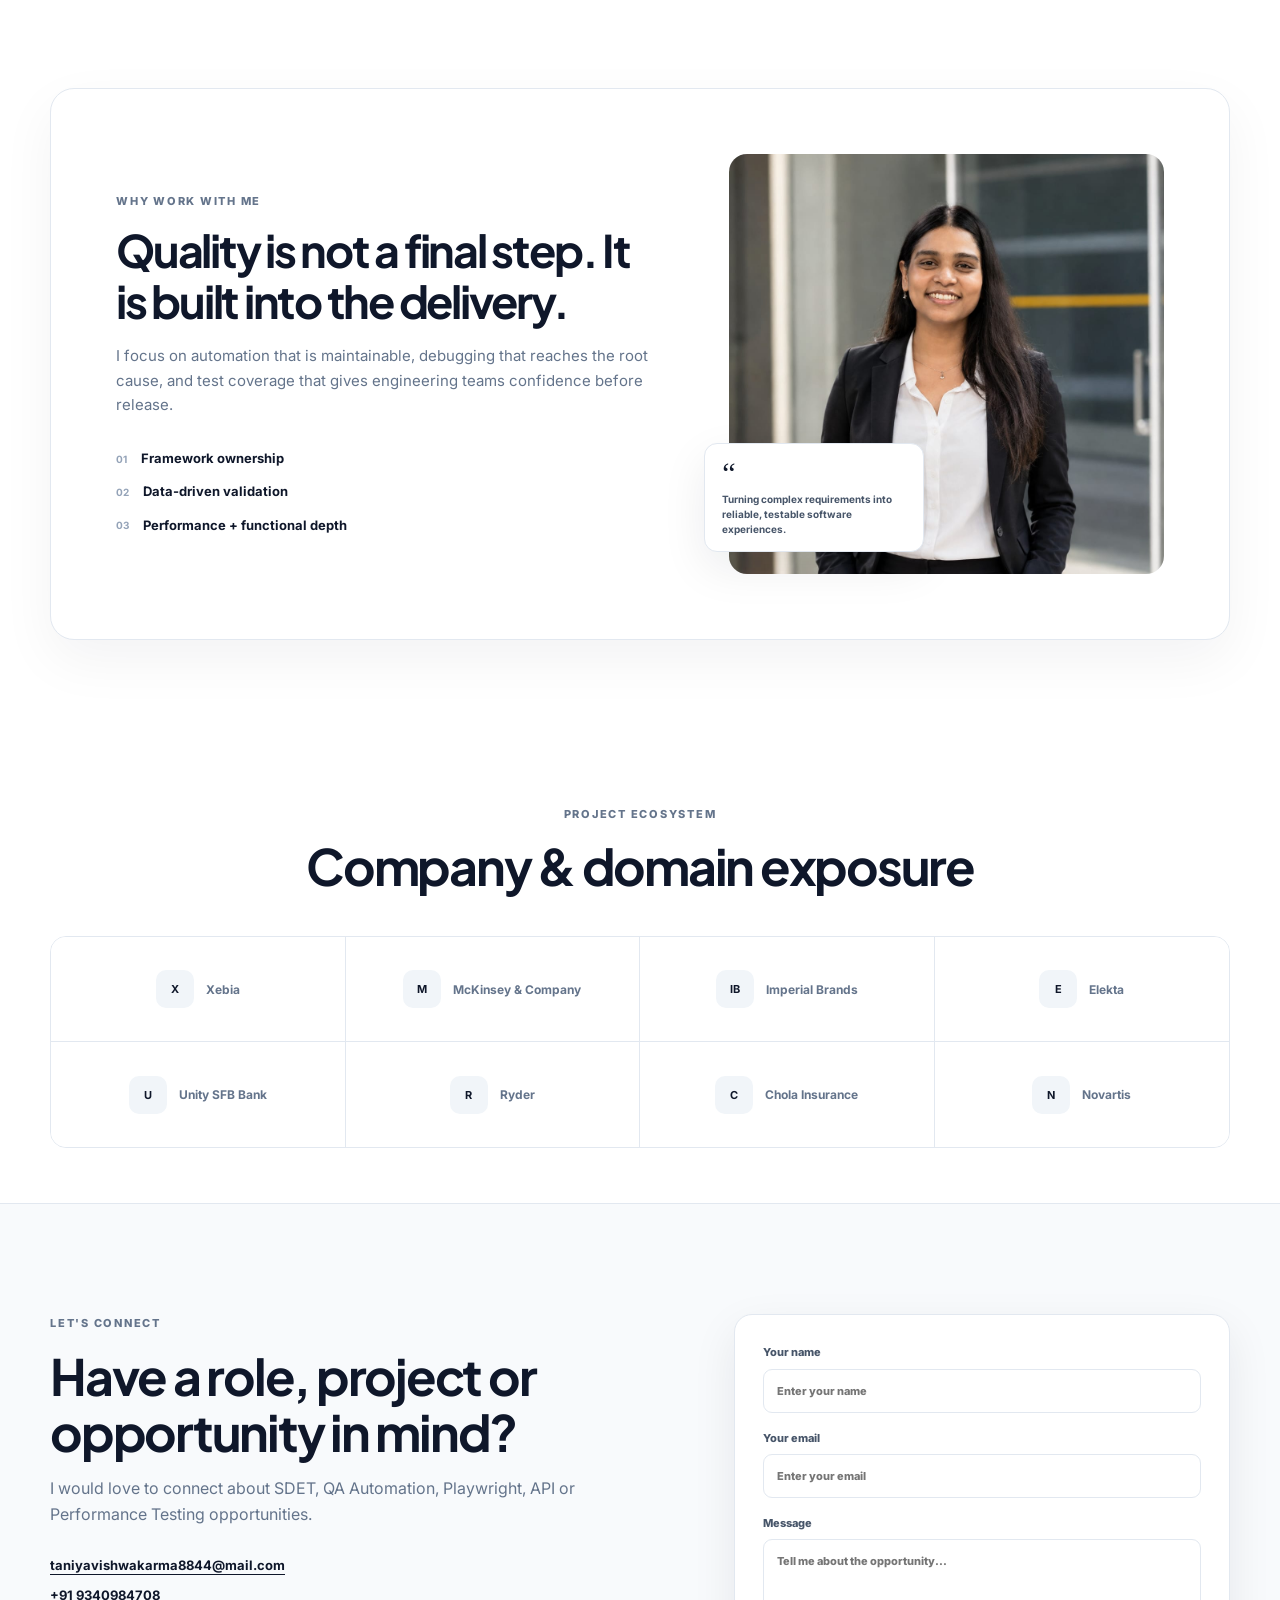
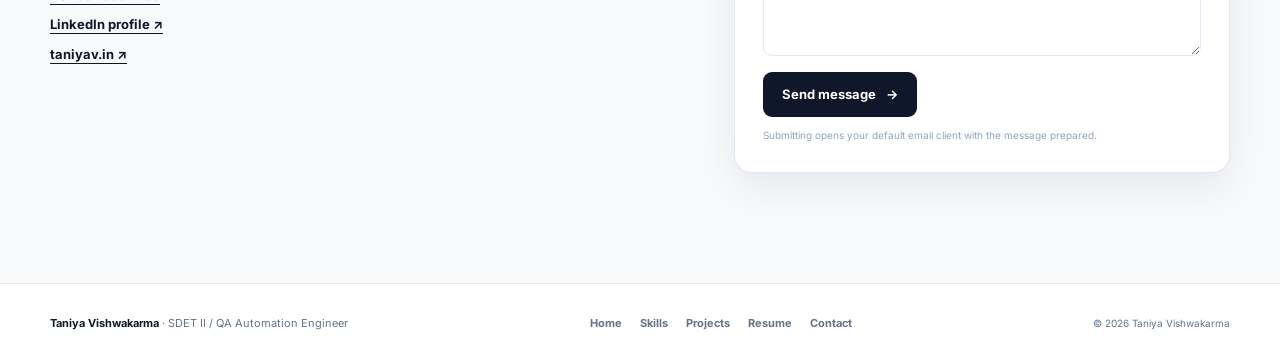
==== commit 1aa93514: "Update image source for Taniya's profile" ====
--- a/index.html
+++ b/index.html
@@ -55,7 +55,7 @@
 
         <div class="hero-visual">
           <div class="image-frame">
-            <img src="assets/profile.jpg" alt="Professional portrait of Taniya Vishwakarma" />
+            <img src="assets/taniya.jpeg" alt="Professional portrait of Taniya Vishwakarma" />
           </div>
           <div class="floating-card">
             <strong>2+ Years</strong>
@@ -319,7 +319,7 @@
           </div>
         </div>
         <div class="testimonial-visual">
-          <img src="assets/profile.jpg" alt="Taniya Vishwakarma" />
+          <img src="assets/taniya.jpeg" alt="Taniya Vishwakarma" />
           <div class="quote-card">
             <span>“</span>
             <p>Turning complex requirements into reliable, testable software experiences.</p>
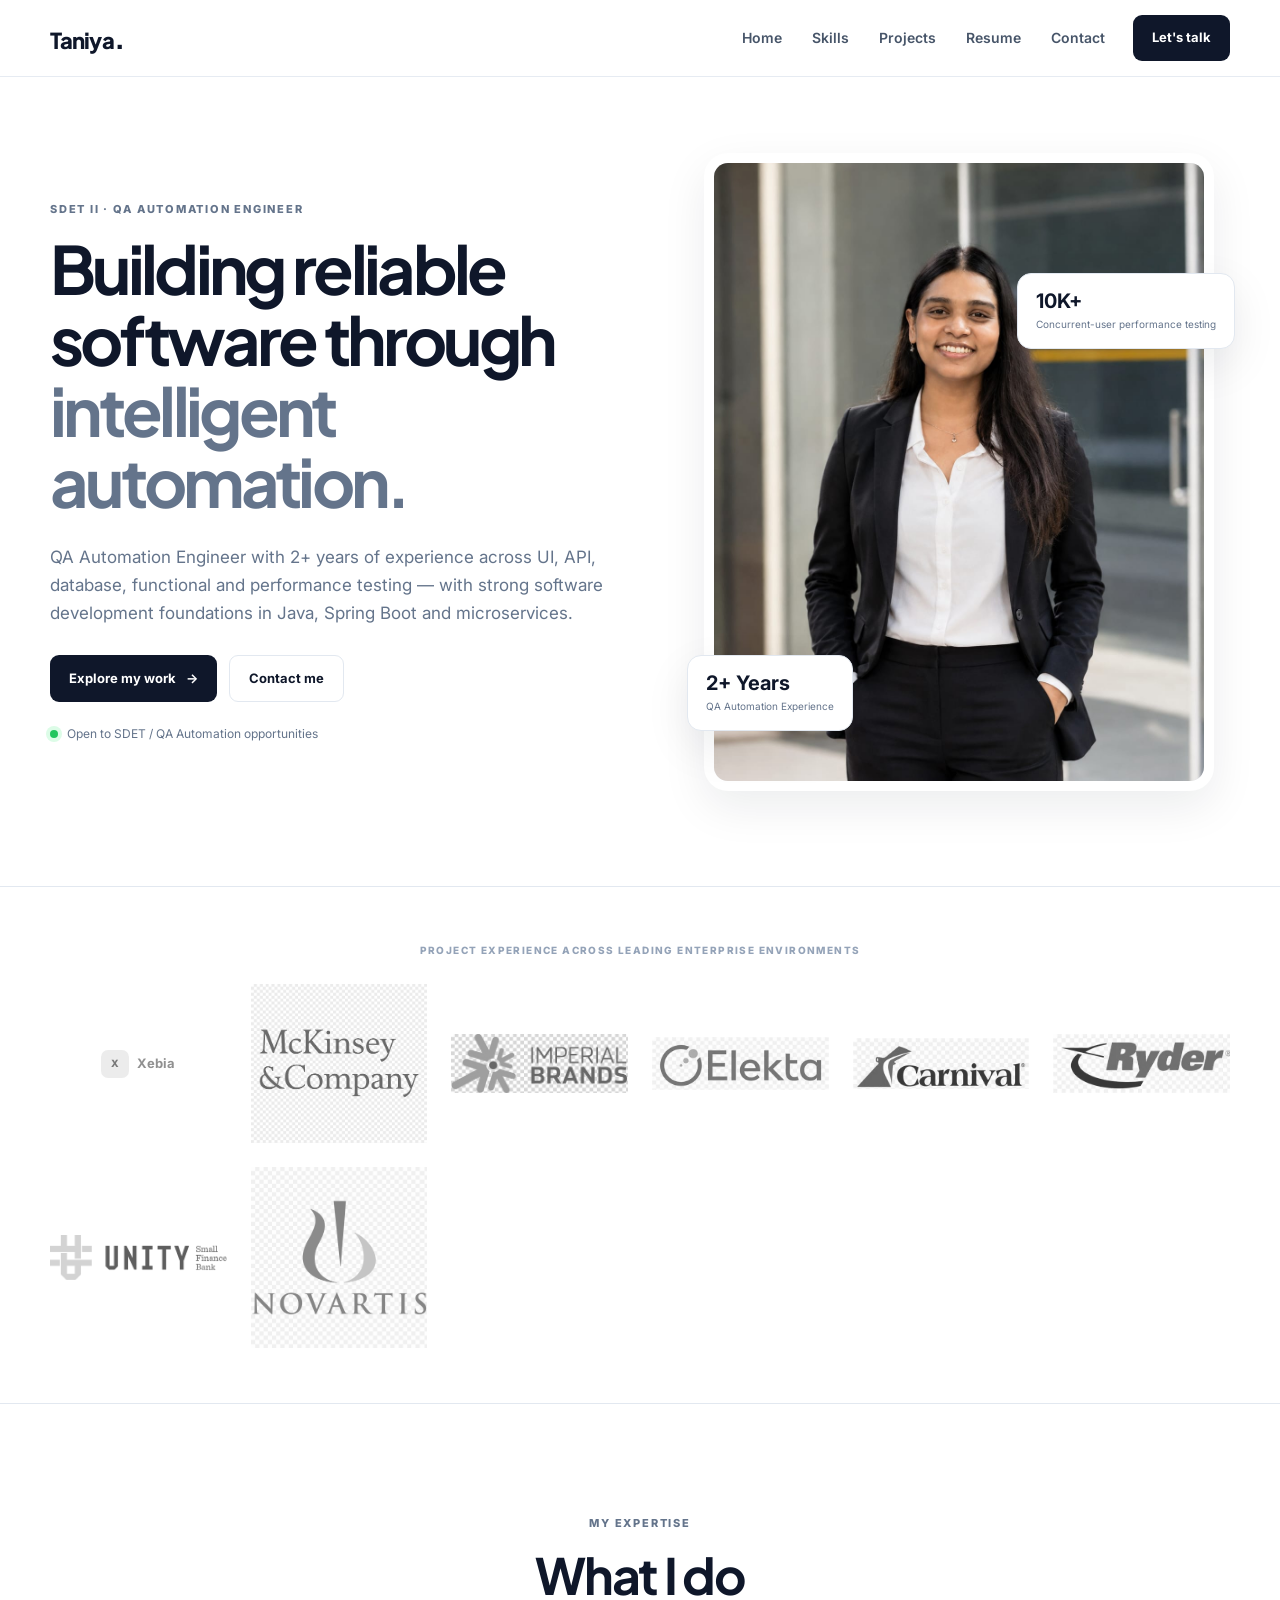
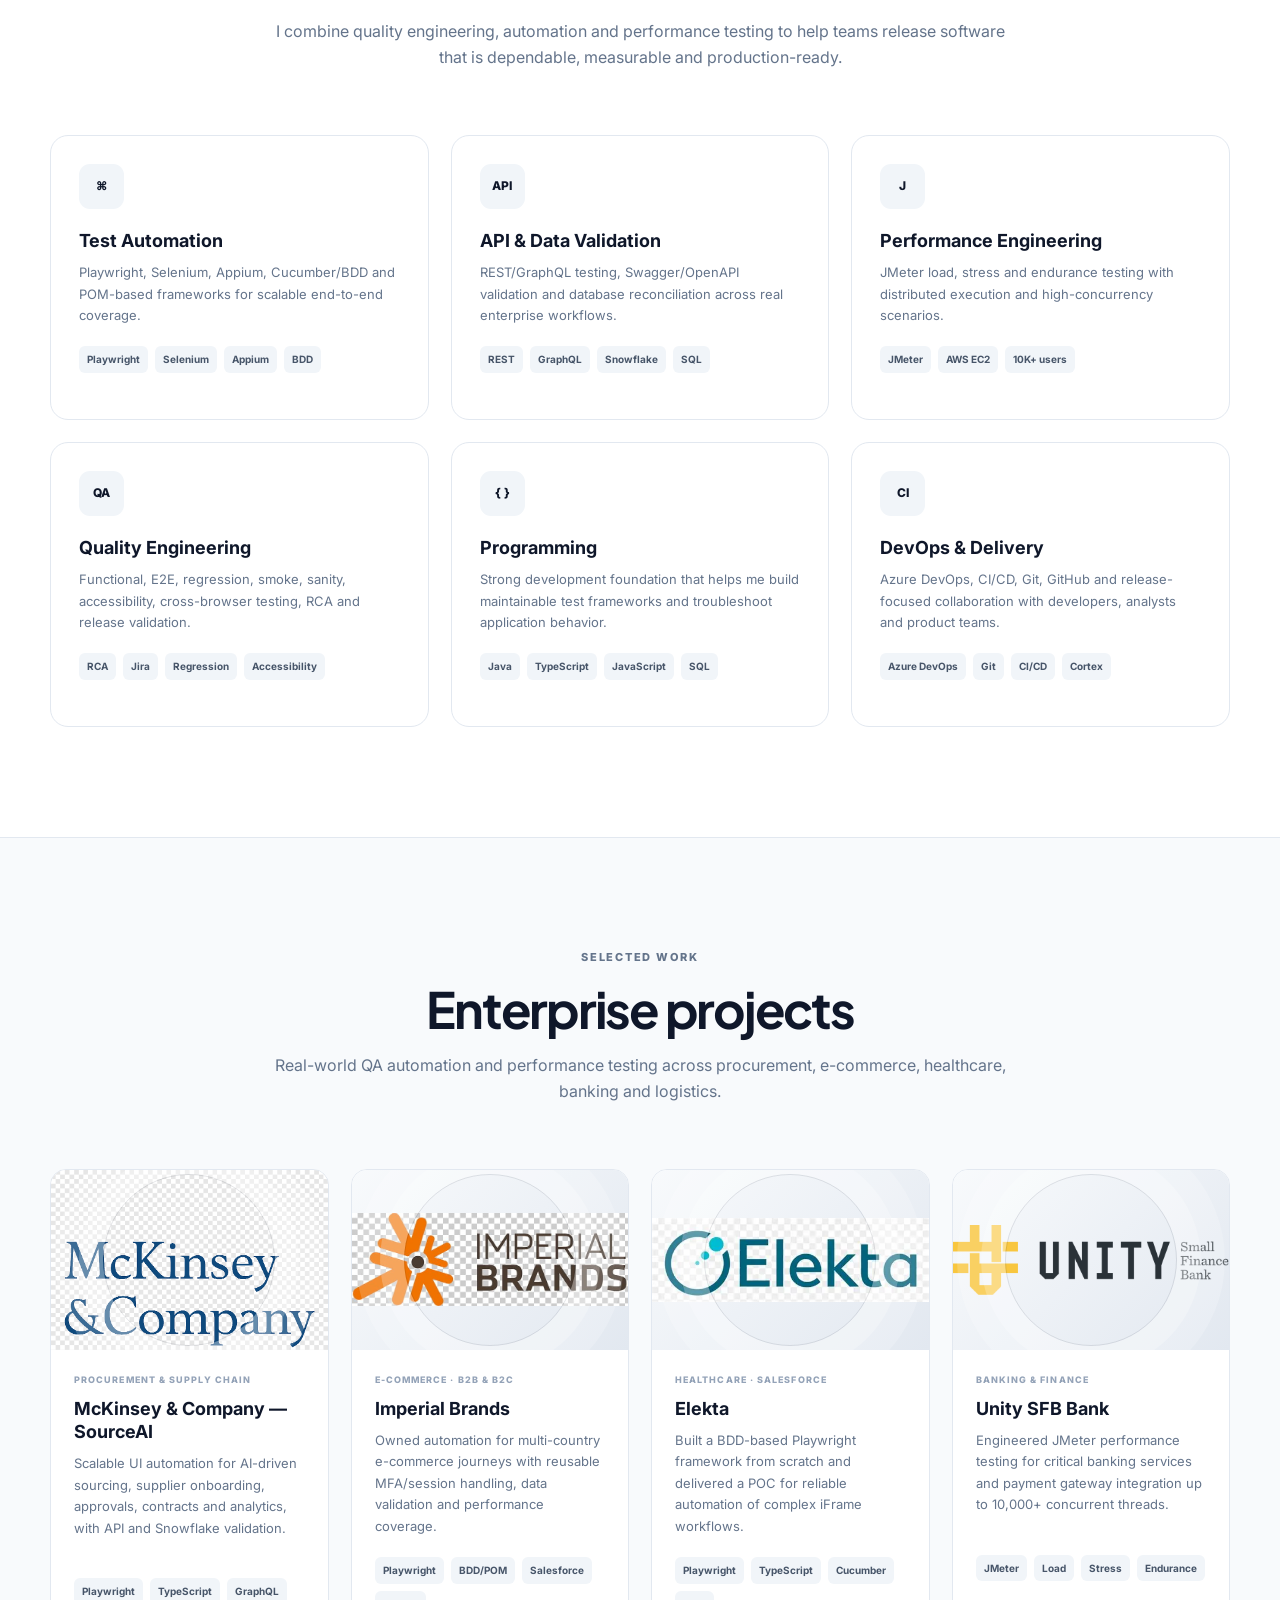
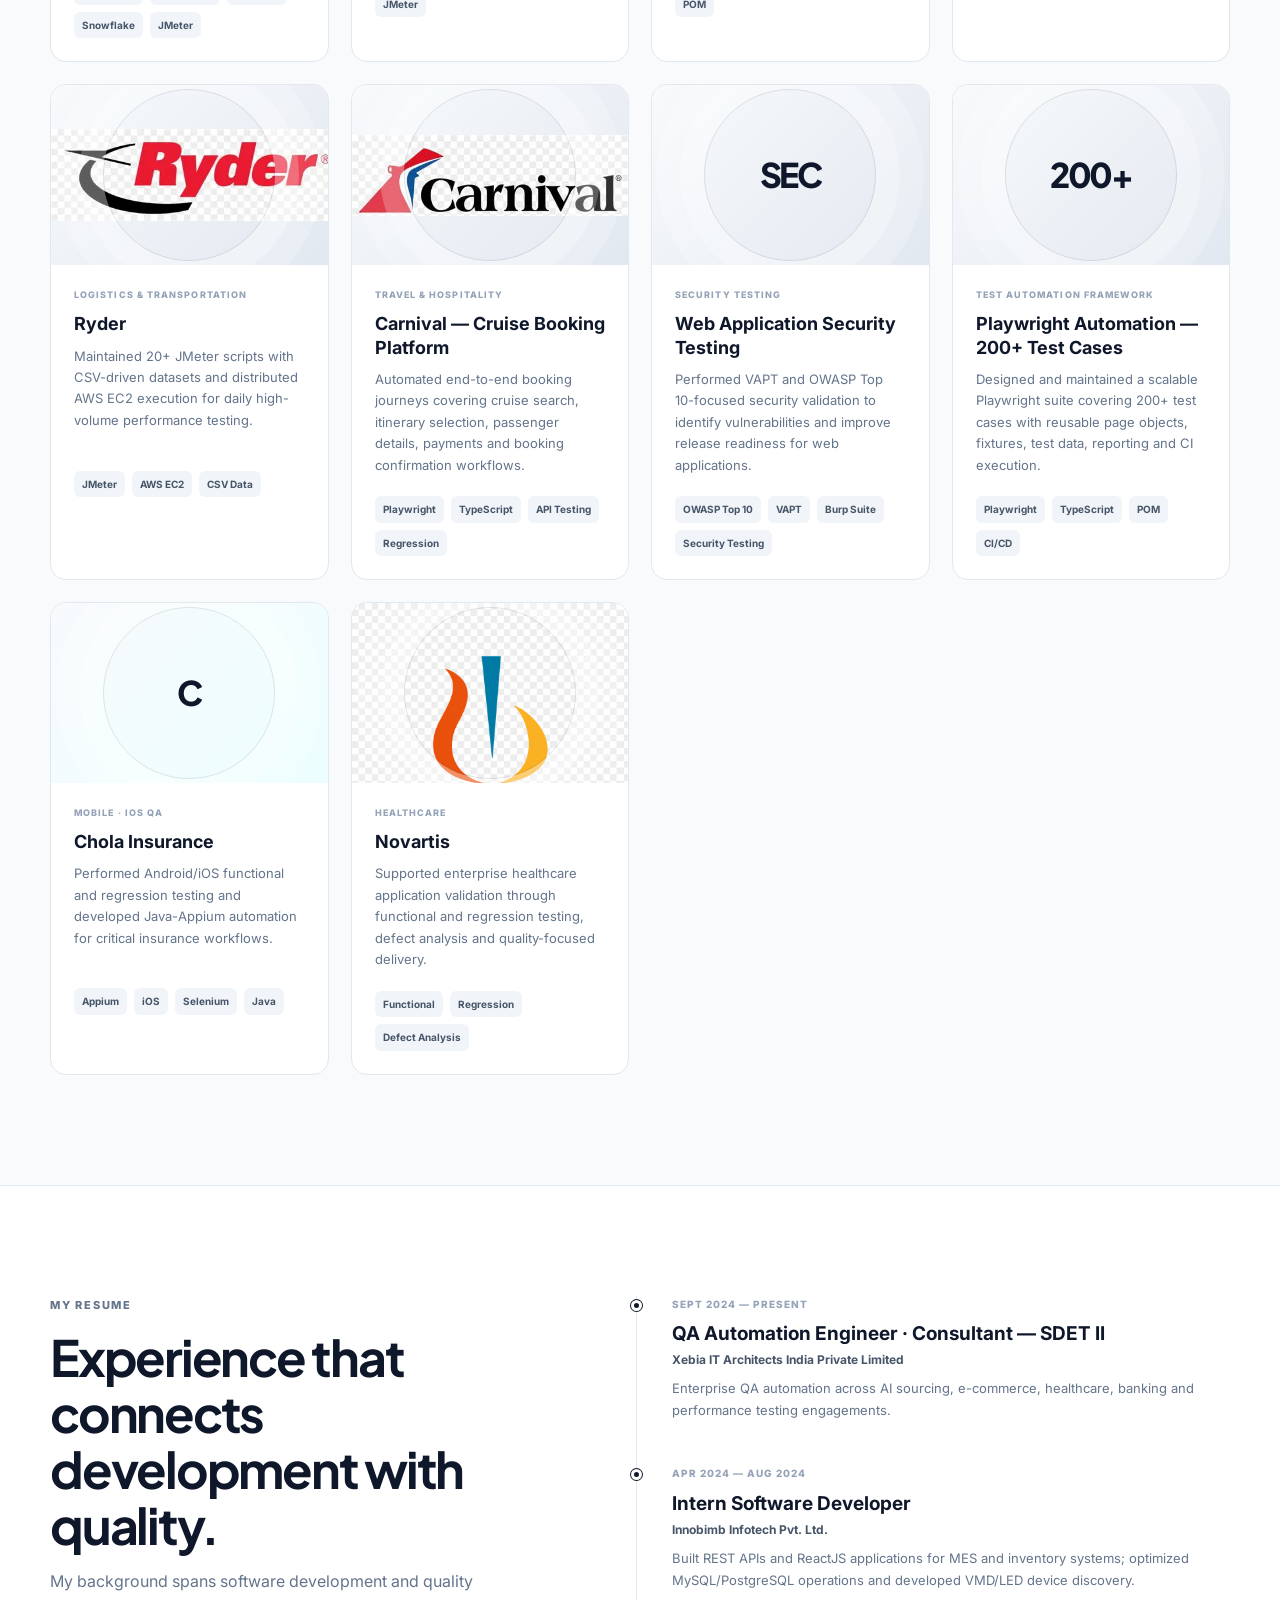
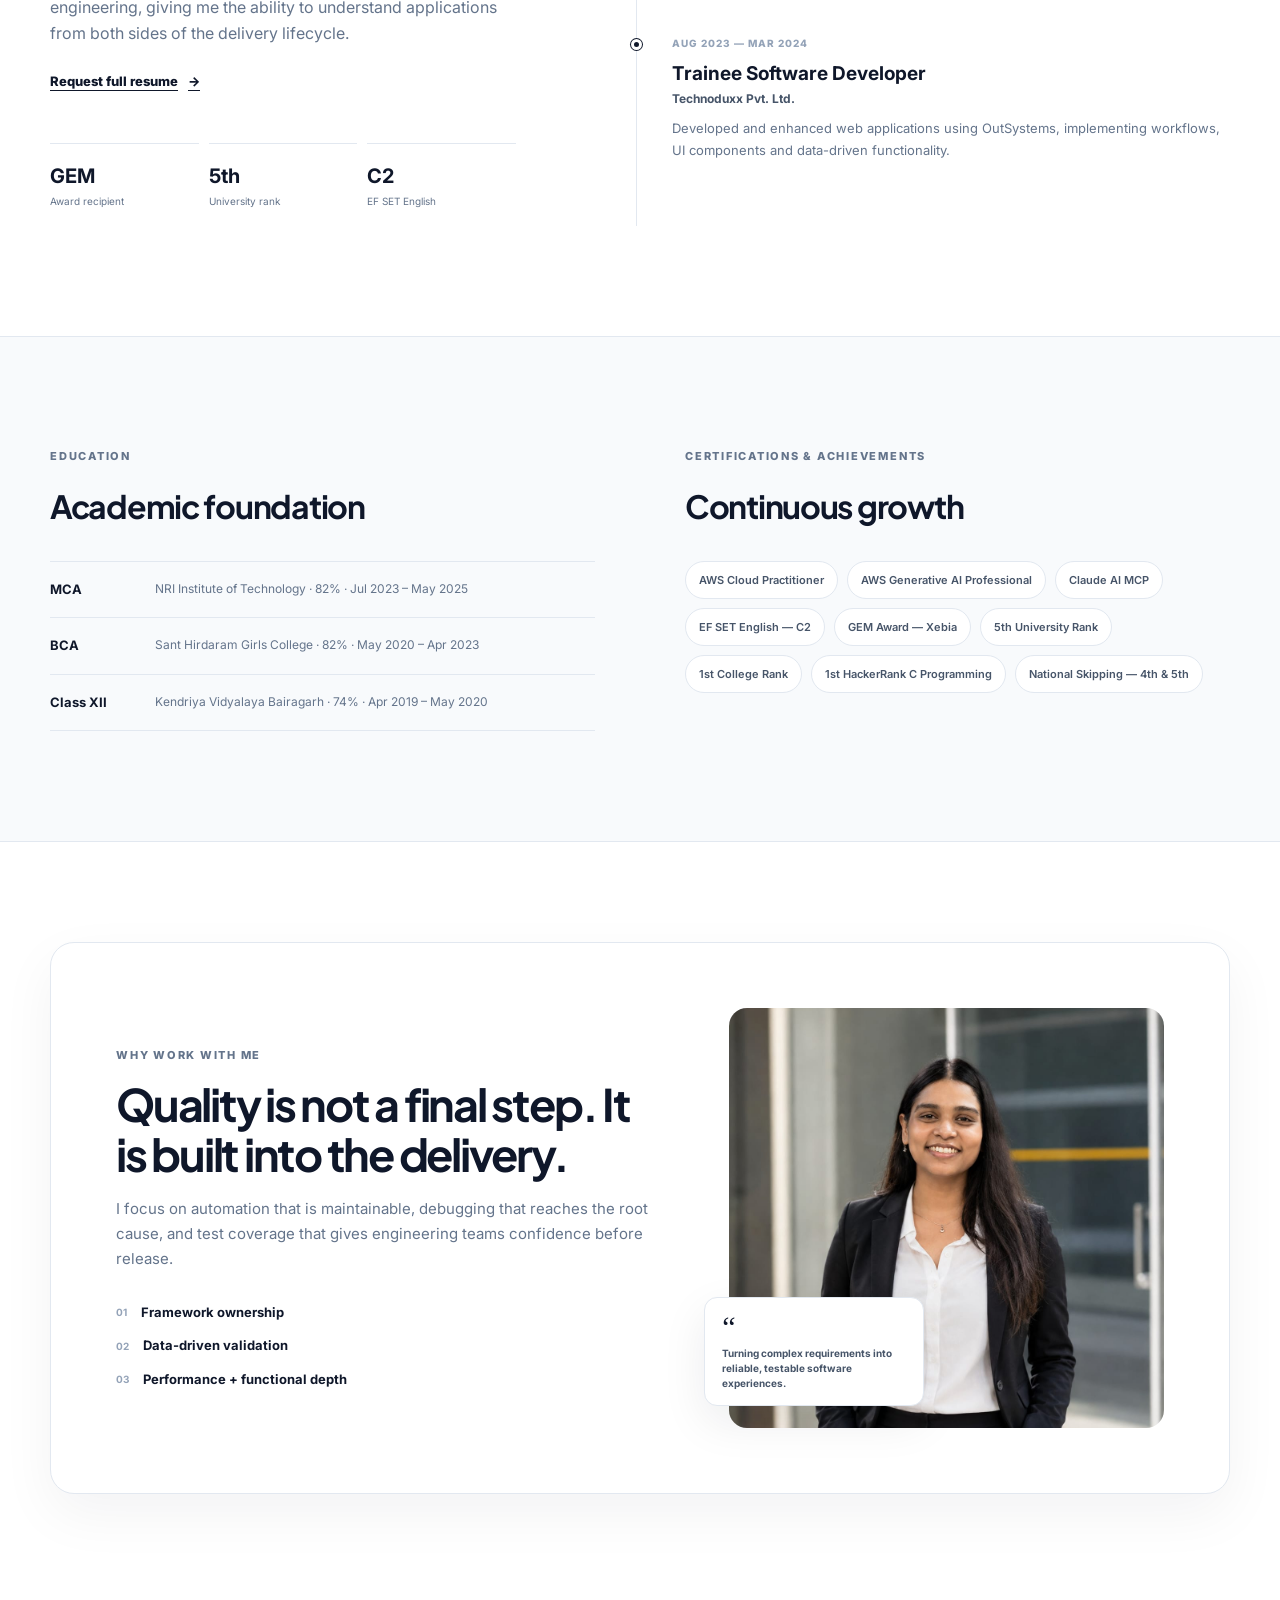
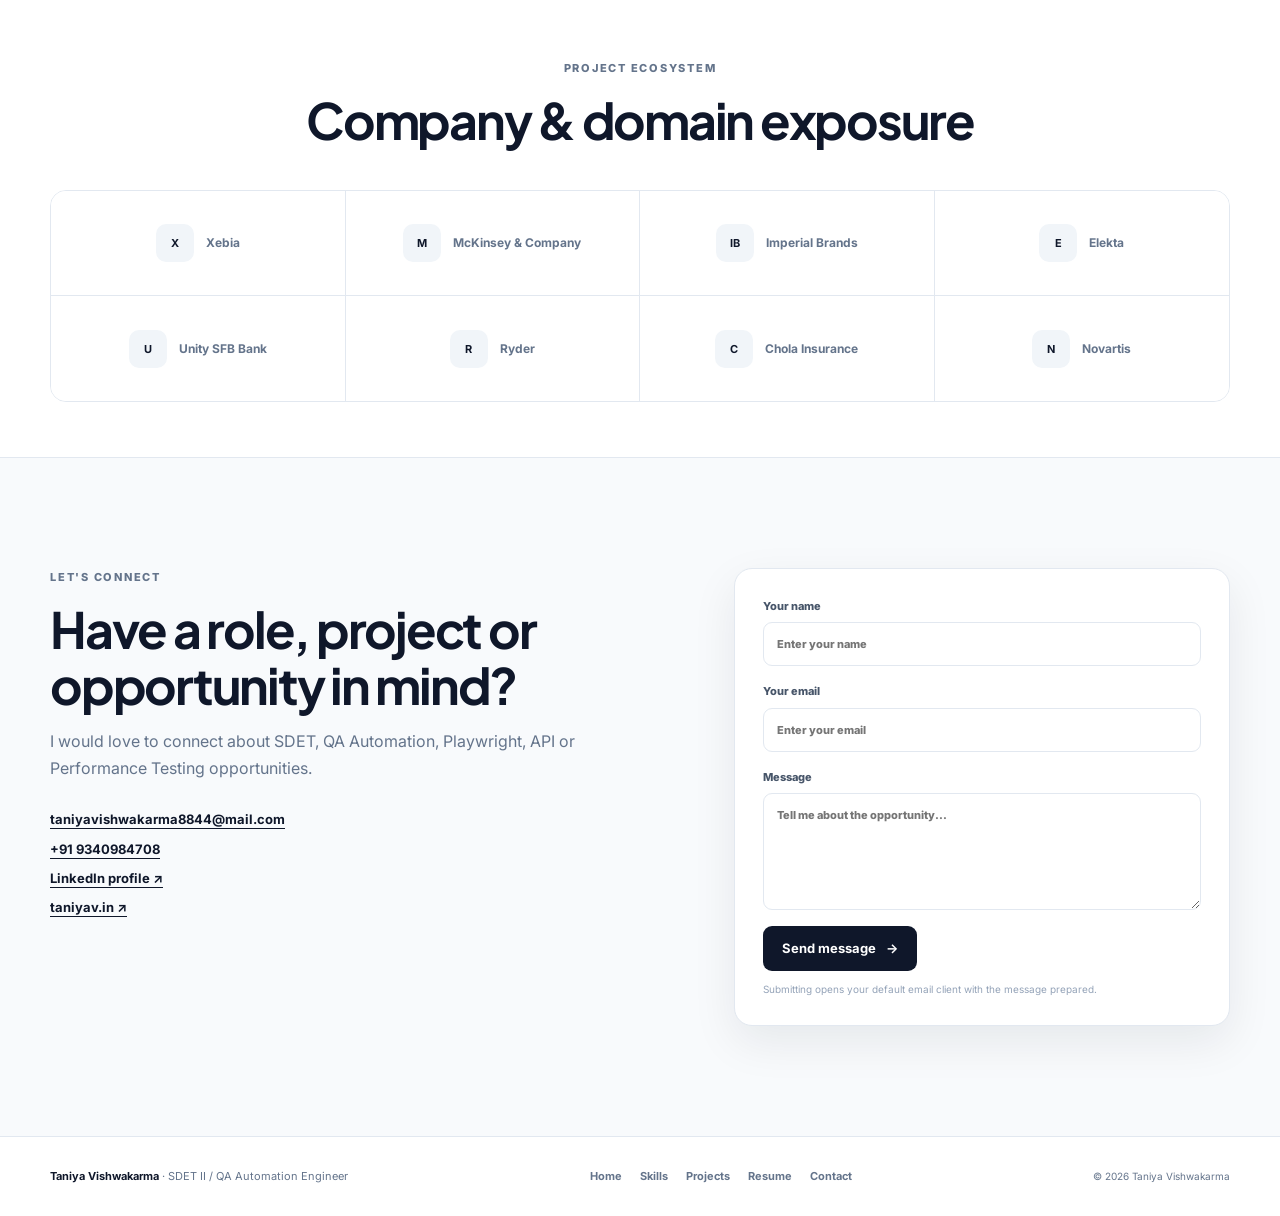
==== commit fa71054b: "Update images and logos in index.html Updated images and logos for various companies in the project " ====
--- a/index.html
+++ b/index.html
@@ -55,7 +55,7 @@
 
         <div class="hero-visual">
           <div class="image-frame">
-            <img src="assets/taniya.jpeg" alt="Professional portrait of Taniya Vishwakarma" />
+            <img src="assets/profile.jpg" alt="Professional portrait of Taniya Vishwakarma" />
           </div>
           <div class="floating-card">
             <strong>2+ Years</strong>
@@ -75,11 +75,13 @@
         <p class="strip-label">PROJECT EXPERIENCE ACROSS LEADING ENTERPRISE ENVIRONMENTS</p>
         <div class="logo-row">
           <div class="company-logo"><span class="logo-mark">X</span><b>Xebia</b></div>
-          <div class="company-logo"><span class="logo-mark">M</span><b>McKinsey</b></div>
-          <div class="company-logo"><span class="logo-mark">IB</span><b>Imperial Brands</b></div>
-          <div class="company-logo"><span class="logo-mark">E</span><b>Elekta</b></div>
-          <div class="company-logo"><span class="logo-mark">R</span><b>Ryder</b></div>
-          <div class="company-logo"><span class="logo-mark">N</span><b>Novartis</b></div>
+          <div class="company-logo"><img src="assets/mckinsey-logo.png" alt="McKinsey & Company"></div>
+          <div class="company-logo"><img src="assets/imperial-brands-logo.jpg" alt="Imperial Brands"></div>
+          <div class="company-logo"><img src="assets/elekta-logo.webp" alt="Elekta"></div>
+          <div class="company-logo"><img src="assets/carnival-logo.jpeg" alt="Carnival"></div>
+          <div class="company-logo"><img src="assets/ryder-logo.webp" alt="Ryder"></div>
+          <div class="company-logo"><img src="assets/unity-sfb-logo.png" alt="Unity Small Finance Bank"></div>
+          <div class="company-logo"><img src="assets/novartis-logo.png" alt="Novartis"></div>
         </div>
       </div>
     </section>
@@ -153,7 +155,7 @@
 
         <div class="project-grid">
           <article class="project-card">
-            <div class="project-art art-sourceai"><span>McK</span></div>
+            <div class="project-art logo-art"><img src="assets/mckinsey-logo.png" alt="McKinsey & Company"></div>
             <div class="project-body">
               <div class="project-meta">PROCUREMENT & SUPPLY CHAIN</div>
               <h3>McKinsey & Company — SourceAI</h3>
@@ -163,7 +165,7 @@
           </article>
 
           <article class="project-card">
-            <div class="project-art art-imperial"><span>IB</span></div>
+            <div class="project-art logo-art"><img src="assets/imperial-brands-logo.jpg" alt="Imperial Brands"></div>
             <div class="project-body">
               <div class="project-meta">E-COMMERCE · B2B & B2C</div>
               <h3>Imperial Brands</h3>
@@ -173,7 +175,7 @@
           </article>
 
           <article class="project-card">
-            <div class="project-art art-elekta"><span>E</span></div>
+            <div class="project-art logo-art"><img src="assets/elekta-logo.webp" alt="Elekta"></div>
             <div class="project-body">
               <div class="project-meta">HEALTHCARE · SALESFORCE</div>
               <h3>Elekta</h3>
@@ -183,7 +185,7 @@
           </article>
 
           <article class="project-card">
-            <div class="project-art art-bank"><span>U</span></div>
+            <div class="project-art logo-art"><img src="assets/unity-sfb-logo.png" alt="Unity Small Finance Bank"></div>
             <div class="project-body">
               <div class="project-meta">BANKING & FINANCE</div>
               <h3>Unity SFB Bank</h3>
@@ -193,7 +195,7 @@
           </article>
 
           <article class="project-card">
-            <div class="project-art art-ryder"><span>R</span></div>
+            <div class="project-art logo-art"><img src="assets/ryder-logo.webp" alt="Ryder"></div>
             <div class="project-body">
               <div class="project-meta">LOGISTICS & TRANSPORTATION</div>
               <h3>Ryder</h3>
@@ -203,6 +205,36 @@
           </article>
 
           <article class="project-card">
+            <div class="project-art logo-art"><img src="assets/carnival-logo.jpeg" alt="Carnival"></div>
+            <div class="project-body">
+              <div class="project-meta">TRAVEL & HOSPITALITY</div>
+              <h3>Carnival — Cruise Booking Platform</h3>
+              <p>Automated end-to-end booking journeys covering cruise search, itinerary selection, passenger details, payments and booking confirmation workflows.</p>
+              <div class="tag-list"><span>Playwright</span><span>TypeScript</span><span>API Testing</span><span>Regression</span></div>
+            </div>
+          </article>
+
+          <article class="project-card">
+            <div class="project-art security-art"><span>SEC</span></div>
+            <div class="project-body">
+              <div class="project-meta">SECURITY TESTING</div>
+              <h3>Web Application Security Testing</h3>
+              <p>Performed VAPT and OWASP Top 10-focused security validation to identify vulnerabilities and improve release readiness for web applications.</p>
+              <div class="tag-list"><span>OWASP Top 10</span><span>VAPT</span><span>Burp Suite</span><span>Security Testing</span></div>
+            </div>
+          </article>
+
+          <article class="project-card">
+            <div class="project-art automation-art"><span>200+</span></div>
+            <div class="project-body">
+              <div class="project-meta">TEST AUTOMATION FRAMEWORK</div>
+              <h3>Playwright Automation — 200+ Test Cases</h3>
+              <p>Designed and maintained a scalable Playwright suite covering 200+ test cases with reusable page objects, fixtures, test data, reporting and CI execution.</p>
+              <div class="tag-list"><span>Playwright</span><span>TypeScript</span><span>POM</span><span>CI/CD</span></div>
+            </div>
+          </article>
+
+          <article class="project-card">
             <div class="project-art art-chola"><span>C</span></div>
             <div class="project-body">
               <div class="project-meta">MOBILE · IOS QA</div>
@@ -213,7 +245,7 @@
           </article>
 
           <article class="project-card">
-            <div class="project-art art-novartis"><span>N</span></div>
+            <div class="project-art logo-art"><img src="assets/novartis-logo.png" alt="Novartis"></div>
             <div class="project-body">
               <div class="project-meta">HEALTHCARE</div>
               <h3>Novartis</h3>
@@ -319,7 +351,7 @@
           </div>
         </div>
         <div class="testimonial-visual">
-          <img src="assets/taniya.jpeg" alt="Taniya Vishwakarma" />
+          <img src="assets/profile.jpg" alt="Taniya Vishwakarma" />
           <div class="quote-card">
             <span>“</span>
             <p>Turning complex requirements into reliable, testable software experiences.</p>
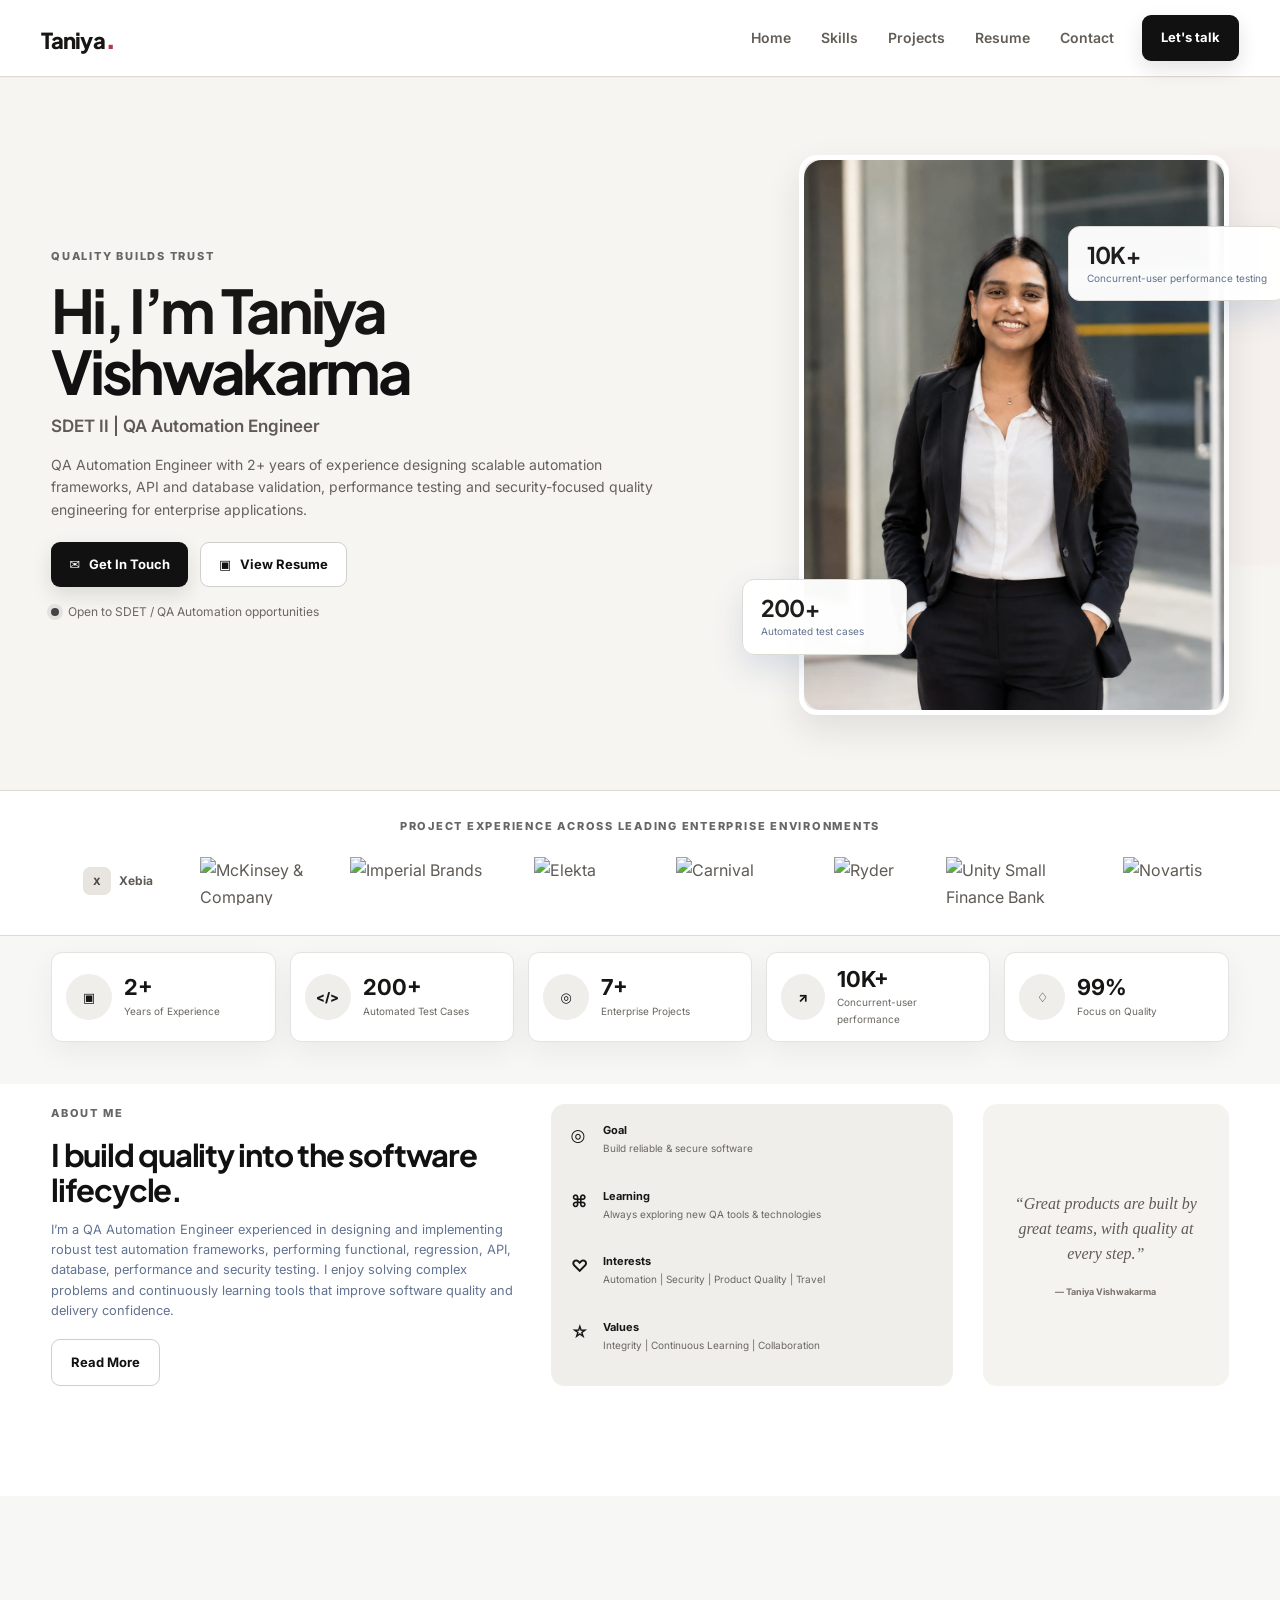
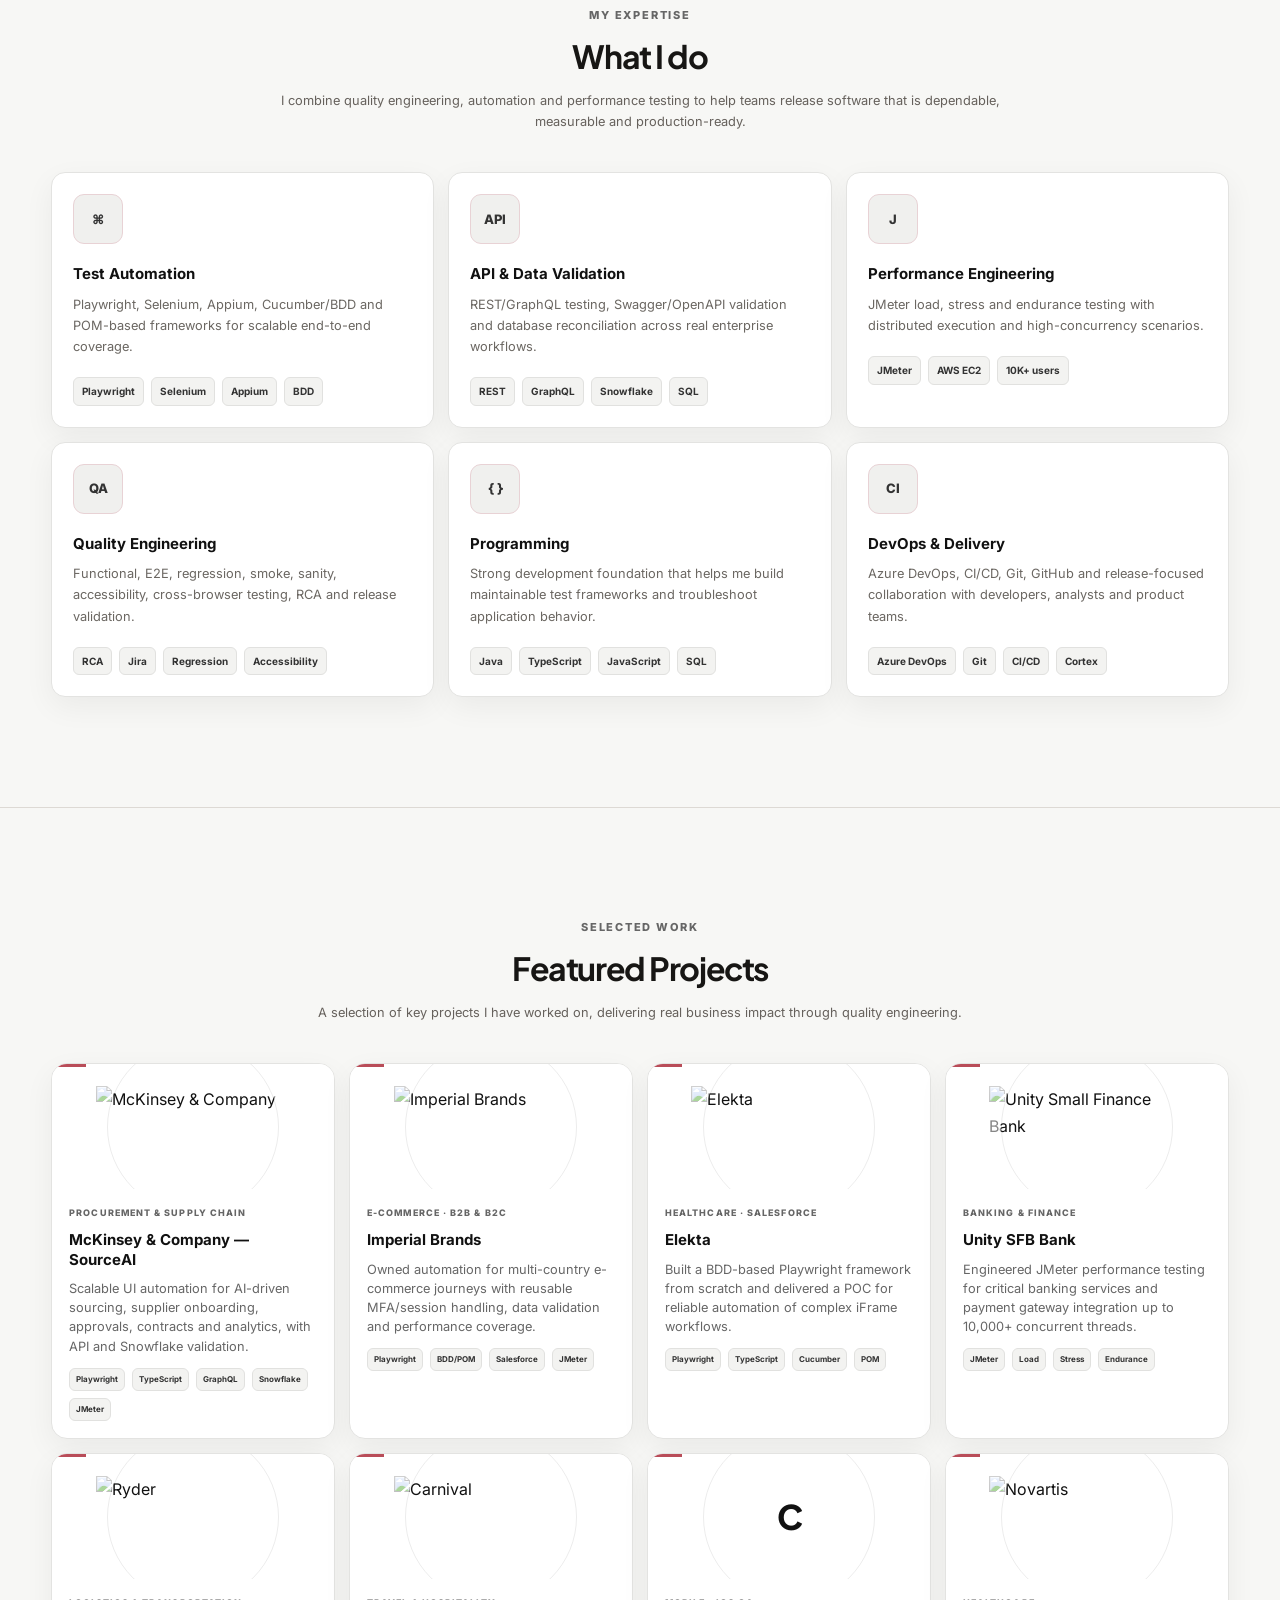
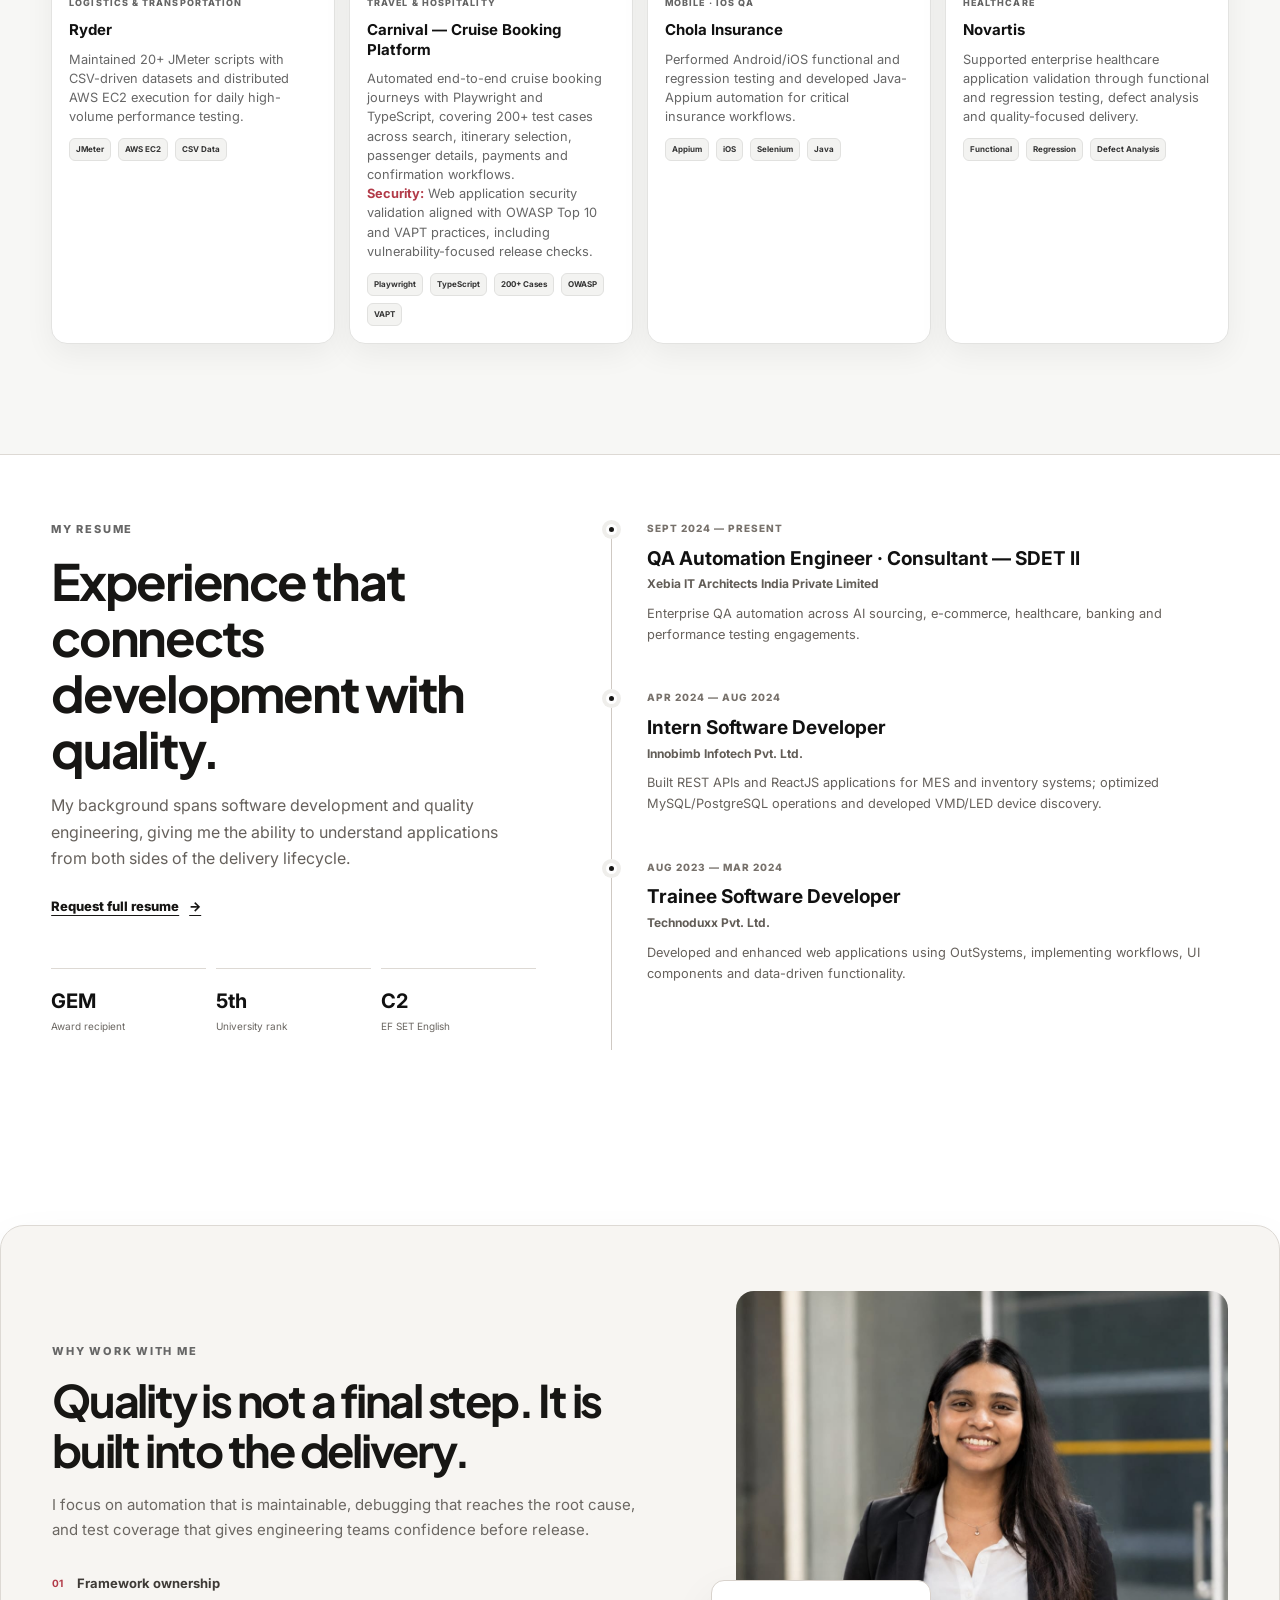
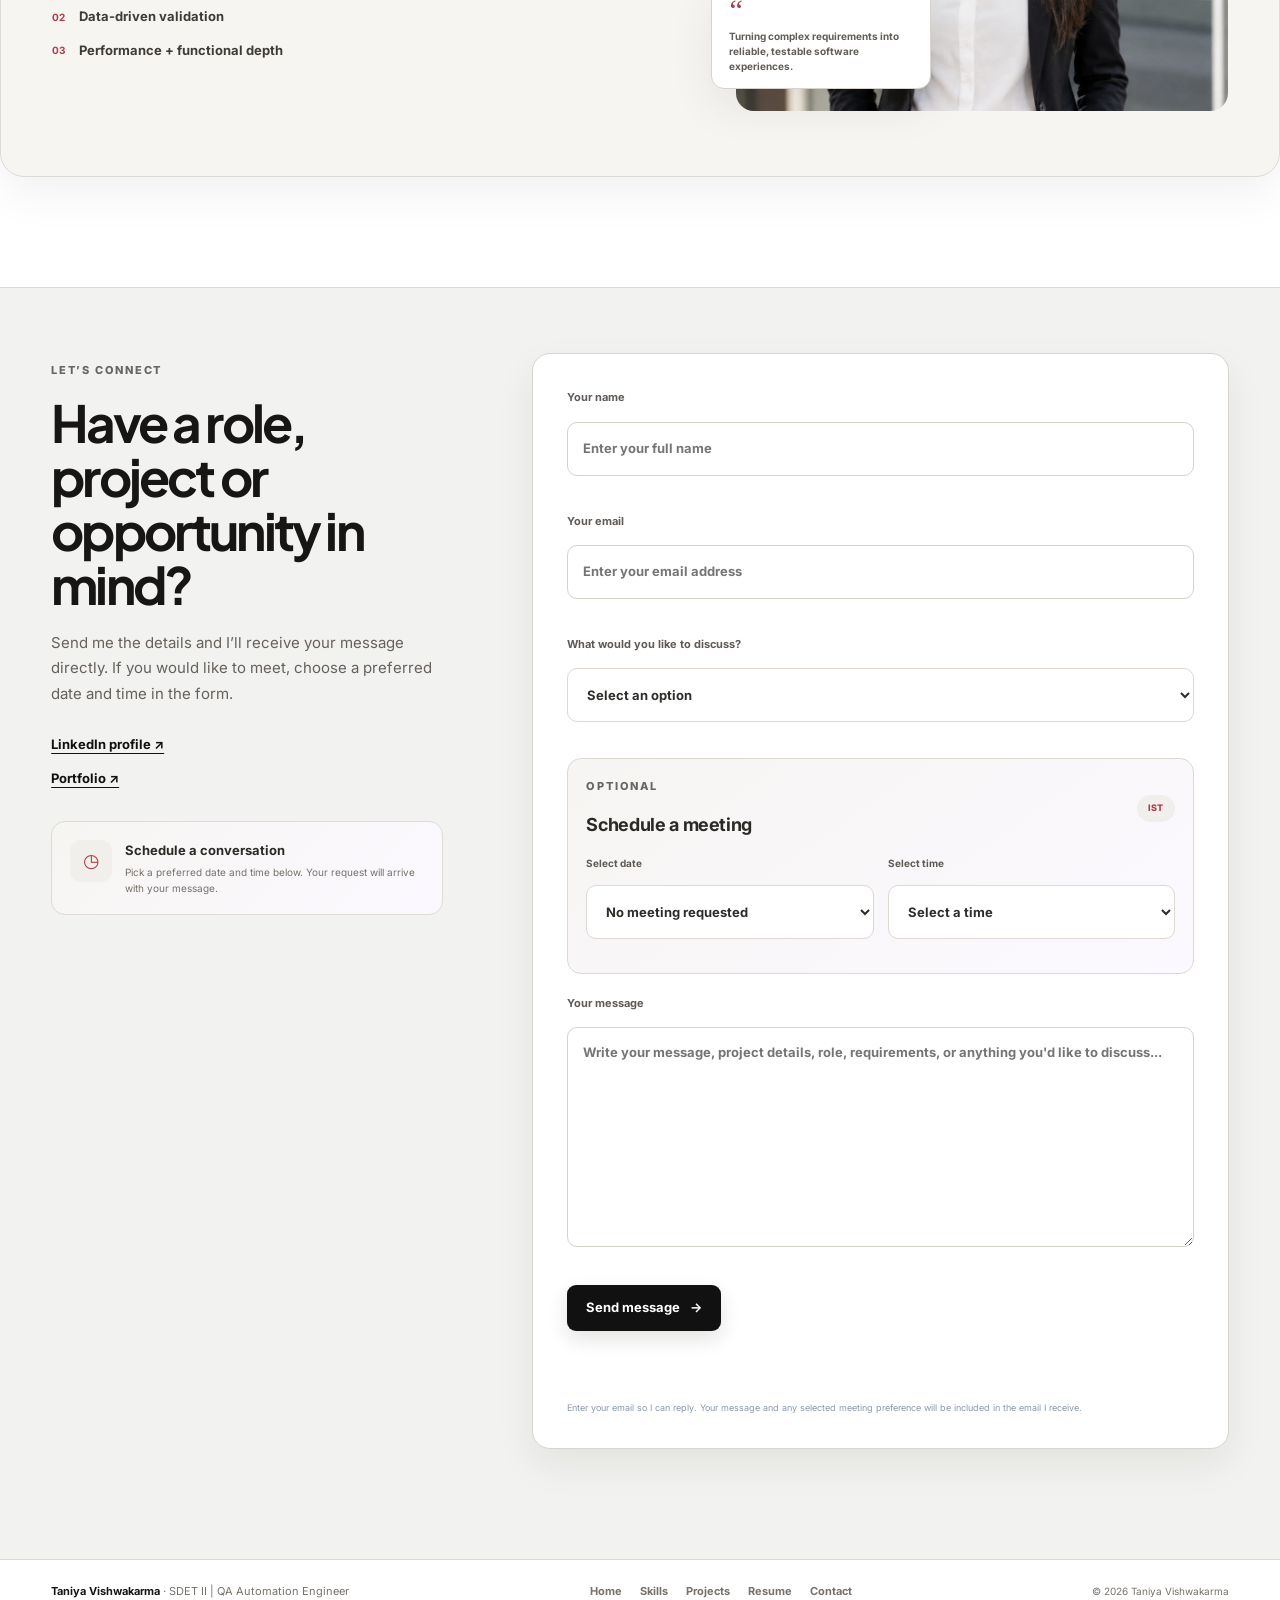
==== commit 0e0a07ce: "Revamp hero and contact sections in index.html Updated the hero section to enhance personal branding" ====
--- a/index.html
+++ b/index.html
@@ -34,60 +34,90 @@
   <main>
     <!-- HERO -->
     <section class="hero section" id="home">
-      <div class="container hero-grid">
-        <div class="hero-copy">
-          <div class="eyebrow">SDET II · QA AUTOMATION ENGINEER</div>
-          <h1>Building reliable software through <span>intelligent automation.</span></h1>
-          <p class="lead">
-            QA Automation Engineer with 2+ years of experience across UI, API, database,
-            functional and performance testing — with strong software development foundations
-            in Java, Spring Boot and microservices.
-          </p>
-          <div class="hero-actions">
-            <a class="btn btn-dark" href="#projects">Explore my work <span>→</span></a>
-            <a class="btn btn-light" href="mailto:taniyavishwakarma8844@mail.com">Contact me</a>
-          </div>
-          <div class="hero-note">
-            <span class="status-dot"></span>
-            Open to SDET / QA Automation opportunities
-          </div>
-        </div>
-
-        <div class="hero-visual">
-          <div class="image-frame">
-            <img src="assets/profile.jpg" alt="Professional portrait of Taniya Vishwakarma" />
-          </div>
-          <div class="floating-card">
-            <strong>2+ Years</strong>
-            <span>QA Automation Experience</span>
-          </div>
-          <div class="floating-card floating-card-right">
-            <strong>10K+</strong>
-            <span>Concurrent-user performance testing</span>
-          </div>
-        </div>
-      </div>
-    </section>
-
-    <!-- TRUSTED / EXPERIENCE STRIP -->
-    <section class="logo-strip section-tight" aria-label="Companies and project environments">
+  <div class="container hero-grid">
+    <div class="hero-copy">
+      <div class="eyebrow">QUALITY BUILDS TRUST</div>
+      <h1>Hi, I’m Taniya<br><span>Vishwakarma</span></h1>
+      <div class="hero-role">SDET II | QA Automation Engineer</div>
+      <p class="lead">
+        QA Automation Engineer with 2+ years of experience designing scalable automation
+        frameworks, API and database validation, performance testing and security-focused
+        quality engineering for enterprise applications.
+      </p>
+      <div class="hero-actions">
+        <a class="btn btn-dark" href="mailto:taniyavishwakarma8844@mail.com">✉ &nbsp; Get In Touch</a>
+        <a class="btn btn-light" href="#resume">▣ &nbsp; View Resume</a>
+      </div>
+      <div class="hero-note"><span class="status-dot"></span> Open to SDET / QA Automation opportunities</div>
+    </div>
+
+    <div class="hero-photo-wrap">
+      <div class="image-frame">
+        <img src="assets/profile.jpg" alt="Professional portrait of Taniya Vishwakarma" />
+        <div class="image-stat image-stat-top">
+          <strong>10K+</strong>
+          <span>Concurrent-user performance testing</span>
+        </div>
+        <div class="image-stat image-stat-bottom">
+          <strong>200+</strong>
+          <span>Automated test cases</span>
+        </div>
+      </div>
+    </div>
+  </div>
+</section>
+
+<section class="logo-strip section-tight" aria-label="Companies and project environments">
       <div class="container">
         <p class="strip-label">PROJECT EXPERIENCE ACROSS LEADING ENTERPRISE ENVIRONMENTS</p>
         <div class="logo-row">
           <div class="company-logo"><span class="logo-mark">X</span><b>Xebia</b></div>
-          <div class="company-logo"><img src="assets/mckinsey-logo.png" alt="McKinsey & Company"></div>
-          <div class="company-logo"><img src="assets/imperial-brands-logo.jpg" alt="Imperial Brands"></div>
-          <div class="company-logo"><img src="assets/elekta-logo.webp" alt="Elekta"></div>
-          <div class="company-logo"><img src="assets/carnival-logo.jpeg" alt="Carnival"></div>
-          <div class="company-logo"><img src="assets/ryder-logo.webp" alt="Ryder"></div>
-          <div class="company-logo"><img src="assets/unity-sfb-logo.png" alt="Unity Small Finance Bank"></div>
-          <div class="company-logo"><img src="assets/novartis-logo.png" alt="Novartis"></div>
+          <div class="company-logo"><img src="assets/mckinsey-logo-clean.png" alt="McKinsey & Company"></div>
+          <div class="company-logo"><img src="assets/imperial-brands-logo-clean.png" alt="Imperial Brands"></div>
+          <div class="company-logo"><img src="assets/elekta-logo-clean.png" alt="Elekta"></div>
+          <div class="company-logo"><img src="assets/carnival-logo-clean.png" alt="Carnival"></div>
+          <div class="company-logo"><img src="assets/ryder-logo-clean.png" alt="Ryder"></div>
+          <div class="company-logo"><img src="assets/unity-sfb-logo-clean.png" alt="Unity Small Finance Bank"></div>
+          <div class="company-logo"><img src="assets/novartis-logo-clean.png" alt="Novartis"></div>
         </div>
       </div>
     </section>
 
+<section class="stats section-tight">
+  <div class="container stats-grid">
+    <div class="stat-card"><div class="stat-icon">▣</div><div><strong>2+</strong><span>Years of Experience</span></div></div>
+    <div class="stat-card"><div class="stat-icon">&lt;/&gt;</div><div><strong>200+</strong><span>Automated Test Cases</span></div></div>
+    <div class="stat-card"><div class="stat-icon">◎</div><div><strong>7+</strong><span>Enterprise Projects</span></div></div>
+    <div class="stat-card"><div class="stat-icon">↗</div><div><strong>10K+</strong><span>Concurrent-user performance</span></div></div>
+    <div class="stat-card"><div class="stat-icon">♢</div><div><strong>99%</strong><span>Focus on Quality</span></div></div>
+  </div>
+</section>
+
     <!-- SKILLS / WHAT I DO -->
-    <section class="section" id="skills">
+    <section class="section about-section" id="about">
+  <div class="container about-grid">
+    <div>
+      <div class="eyebrow">ABOUT ME</div>
+      <h2>I build quality into the software lifecycle.</h2>
+      <p>
+        I’m a QA Automation Engineer experienced in designing and implementing robust test
+        automation frameworks, performing functional, regression, API, database, performance
+        and security testing. I enjoy solving complex problems and continuously learning
+        tools that improve software quality and delivery confidence.
+      </p>
+      <a class="btn btn-light" href="#resume">Read More</a>
+    </div>
+    <div class="about-points">
+      <div><b>◎</b><span><strong>Goal</strong>Build reliable & secure software</span></div>
+      <div><b>⌘</b><span><strong>Learning</strong>Always exploring new QA tools & technologies</span></div>
+      <div><b>♡</b><span><strong>Interests</strong>Automation | Security | Product Quality | Travel</span></div>
+      <div><b>☆</b><span><strong>Values</strong>Integrity | Continuous Learning | Collaboration</span></div>
+    </div>
+    <div class="about-quote">“Great products are built by great teams, with quality at every step.”<small>— Taniya Vishwakarma</small></div>
+  </div>
+</section>
+
+<section class="section" id="skills">
       <div class="container">
         <div class="section-heading centered">
           <div class="eyebrow">MY EXPERTISE</div>
@@ -149,13 +179,13 @@
       <div class="container">
         <div class="section-heading centered">
           <div class="eyebrow">SELECTED WORK</div>
-          <h2>Enterprise projects</h2>
-          <p>Real-world QA automation and performance testing across procurement, e-commerce, healthcare, banking and logistics.</p>
+          <h2>Featured Projects</h2>
+          <p>A selection of key projects I have worked on, delivering real business impact through quality engineering.</p>
         </div>
 
         <div class="project-grid">
           <article class="project-card">
-            <div class="project-art logo-art"><img src="assets/mckinsey-logo.png" alt="McKinsey & Company"></div>
+            <div class="project-art logo-art"><img src="assets/mckinsey-logo-clean.png" alt="McKinsey & Company"></div>
             <div class="project-body">
               <div class="project-meta">PROCUREMENT & SUPPLY CHAIN</div>
               <h3>McKinsey & Company — SourceAI</h3>
@@ -165,7 +195,7 @@
           </article>
 
           <article class="project-card">
-            <div class="project-art logo-art"><img src="assets/imperial-brands-logo.jpg" alt="Imperial Brands"></div>
+            <div class="project-art logo-art"><img src="assets/imperial-brands-logo-clean.png" alt="Imperial Brands"></div>
             <div class="project-body">
               <div class="project-meta">E-COMMERCE · B2B & B2C</div>
               <h3>Imperial Brands</h3>
@@ -175,7 +205,7 @@
           </article>
 
           <article class="project-card">
-            <div class="project-art logo-art"><img src="assets/elekta-logo.webp" alt="Elekta"></div>
+            <div class="project-art logo-art"><img src="assets/elekta-logo-clean.png" alt="Elekta"></div>
             <div class="project-body">
               <div class="project-meta">HEALTHCARE · SALESFORCE</div>
               <h3>Elekta</h3>
@@ -185,7 +215,7 @@
           </article>
 
           <article class="project-card">
-            <div class="project-art logo-art"><img src="assets/unity-sfb-logo.png" alt="Unity Small Finance Bank"></div>
+            <div class="project-art logo-art"><img src="assets/unity-sfb-logo-clean.png" alt="Unity Small Finance Bank"></div>
             <div class="project-body">
               <div class="project-meta">BANKING & FINANCE</div>
               <h3>Unity SFB Bank</h3>
@@ -195,7 +225,7 @@
           </article>
 
           <article class="project-card">
-            <div class="project-art logo-art"><img src="assets/ryder-logo.webp" alt="Ryder"></div>
+            <div class="project-art logo-art"><img src="assets/ryder-logo-clean.png" alt="Ryder"></div>
             <div class="project-body">
               <div class="project-meta">LOGISTICS & TRANSPORTATION</div>
               <h3>Ryder</h3>
@@ -205,32 +235,13 @@
           </article>
 
           <article class="project-card">
-            <div class="project-art logo-art"><img src="assets/carnival-logo.jpeg" alt="Carnival"></div>
+            <div class="project-art logo-art"><img src="assets/carnival-logo-clean.png" alt="Carnival"></div>
             <div class="project-body">
               <div class="project-meta">TRAVEL & HOSPITALITY</div>
               <h3>Carnival — Cruise Booking Platform</h3>
-              <p>Automated end-to-end booking journeys covering cruise search, itinerary selection, passenger details, payments and booking confirmation workflows.</p>
-              <div class="tag-list"><span>Playwright</span><span>TypeScript</span><span>API Testing</span><span>Regression</span></div>
-            </div>
-          </article>
-
-          <article class="project-card">
-            <div class="project-art security-art"><span>SEC</span></div>
-            <div class="project-body">
-              <div class="project-meta">SECURITY TESTING</div>
-              <h3>Web Application Security Testing</h3>
-              <p>Performed VAPT and OWASP Top 10-focused security validation to identify vulnerabilities and improve release readiness for web applications.</p>
-              <div class="tag-list"><span>OWASP Top 10</span><span>VAPT</span><span>Burp Suite</span><span>Security Testing</span></div>
-            </div>
-          </article>
-
-          <article class="project-card">
-            <div class="project-art automation-art"><span>200+</span></div>
-            <div class="project-body">
-              <div class="project-meta">TEST AUTOMATION FRAMEWORK</div>
-              <h3>Playwright Automation — 200+ Test Cases</h3>
-              <p>Designed and maintained a scalable Playwright suite covering 200+ test cases with reusable page objects, fixtures, test data, reporting and CI execution.</p>
-              <div class="tag-list"><span>Playwright</span><span>TypeScript</span><span>POM</span><span>CI/CD</span></div>
+              <p>Automated end-to-end cruise booking journeys with Playwright and TypeScript, covering 200+ test cases across search, itinerary selection, passenger details, payments and confirmation workflows.</p>
+              <p class="project-detail"><b>Security:</b> Web application security validation aligned with OWASP Top 10 and VAPT practices, including vulnerability-focused release checks.</p>
+              <div class="tag-list"><span>Playwright</span><span>TypeScript</span><span>200+ Cases</span><span>OWASP</span><span>VAPT</span></div>
             </div>
           </article>
 
@@ -245,7 +256,7 @@
           </article>
 
           <article class="project-card">
-            <div class="project-art logo-art"><img src="assets/novartis-logo.png" alt="Novartis"></div>
+            <div class="project-art logo-art"><img src="assets/novartis-logo-clean.png" alt="Novartis"></div>
             <div class="project-body">
               <div class="project-meta">HEALTHCARE</div>
               <h3>Novartis</h3>
@@ -304,35 +315,7 @@
       </div>
     </section>
 
-    <!-- EDUCATION + CERTIFICATIONS -->
-    <section class="section details-section">
-      <div class="container details-grid">
-        <div>
-          <div class="eyebrow">EDUCATION</div>
-          <h2>Academic foundation</h2>
-          <div class="detail-list">
-            <div class="detail-item"><strong>MCA</strong><span>NRI Institute of Technology · 82% · Jul 2023 – May 2025</span></div>
-            <div class="detail-item"><strong>BCA</strong><span>Sant Hirdaram Girls College · 82% · May 2020 – Apr 2023</span></div>
-            <div class="detail-item"><strong>Class XII</strong><span>Kendriya Vidyalaya Bairagarh · 74% · Apr 2019 – May 2020</span></div>
-          </div>
-        </div>
-        <div>
-          <div class="eyebrow">CERTIFICATIONS & ACHIEVEMENTS</div>
-          <h2>Continuous growth</h2>
-          <div class="pill-list">
-            <span>AWS Cloud Practitioner</span>
-            <span>AWS Generative AI Professional</span>
-            <span>Claude AI MCP</span>
-            <span>EF SET English — C2</span>
-            <span>GEM Award — Xebia</span>
-            <span>5th University Rank</span>
-            <span>1st College Rank</span>
-            <span>1st HackerRank C Programming</span>
-            <span>National Skipping — 4th & 5th</span>
-          </div>
-        </div>
-      </div>
-    </section>
+
 
     <!-- TESTIMONIAL / PROFESSIONAL VALUE -->
     <section class="section testimonial-section">
@@ -360,57 +343,155 @@
       </div>
     </section>
 
-    <!-- COMPANY LOGOS -->
-    <section class="section-tight clients-section">
-      <div class="container">
-        <div class="section-heading centered small">
-          <div class="eyebrow">PROJECT ECOSYSTEM</div>
-          <h2>Company & domain exposure</h2>
-        </div>
-        <div class="client-logo-grid">
-          <div class="client-logo"><b>X</b><span>Xebia</span></div>
-          <div class="client-logo"><b>M</b><span>McKinsey & Company</span></div>
-          <div class="client-logo"><b>IB</b><span>Imperial Brands</span></div>
-          <div class="client-logo"><b>E</b><span>Elekta</span></div>
-          <div class="client-logo"><b>U</b><span>Unity SFB Bank</span></div>
-          <div class="client-logo"><b>R</b><span>Ryder</span></div>
-          <div class="client-logo"><b>C</b><span>Chola Insurance</span></div>
-          <div class="client-logo"><b>N</b><span>Novartis</span></div>
-        </div>
-      </div>
-    </section>
-
     <!-- CONTACT -->
     <section class="section contact-section" id="contact">
-      <div class="container contact-grid">
+  <div class="container contact-grid connect-grid">
+    <div class="connect-copy">
+      <div class="eyebrow">LET’S CONNECT</div>
+      <h2>Have a role, project or opportunity in mind?</h2>
+      <p>
+        Send me the details and I’ll receive your message directly. If you would like to meet,
+        choose a preferred date and time in the form.
+      </p>
+
+      <div class="contact-details">
+        <a href="https://www.linkedin.com/in/taniya-vishwakarma-7252a7203/" target="_blank" rel="noopener">LinkedIn profile ↗</a>
+        <a href="https://taniyav.in/" target="_blank" rel="noopener">Portfolio ↗</a>
+      </div>
+
+      <div class="schedule-note">
+        <span class="schedule-icon">◷</span>
         <div>
-          <div class="eyebrow">LET'S CONNECT</div>
-          <h2>Have a role, project or opportunity in mind?</h2>
-          <p>
-            I would love to connect about SDET, QA Automation, Playwright, API or Performance Testing opportunities.
-          </p>
-          <div class="contact-details">
-            <a href="mailto:taniyavishwakarma8844@mail.com">taniyavishwakarma8844@mail.com</a>
-            <a href="tel:+919340984708">+91 9340984708</a>
-            <a href="https://www.linkedin.com/in/taniya-vishwakarma-7252a7203/" target="_blank" rel="noopener">LinkedIn profile ↗</a>
-            <a href="https://taniyav.in/" target="_blank" rel="noopener">taniyav.in ↗</a>
-          </div>
-        </div>
-
-        <form class="contact-form" id="contactForm">
-          <label>Your name<input type="text" name="name" placeholder="Enter your name" required></label>
-          <label>Your email<input type="email" name="email" placeholder="Enter your email" required></label>
-          <label>Message<textarea name="message" rows="5" placeholder="Tell me about the opportunity..." required></textarea></label>
-          <button class="btn btn-dark" type="submit">Send message <span>→</span></button>
-          <small>Submitting opens your default email client with the message prepared.</small>
-        </form>
-      </div>
-    </section>
+          <strong>Schedule a conversation</strong>
+          <span>Pick a preferred date and time below. Your request will arrive with your message.</span>
+        </div>
+      </div>
+    </div>
+
+    <div class="contact-right">
+      <form class="contact-form contact-form-long" id="contactForm"
+            method="POST">
+        <input type="hidden" name="_subject" value="New Portfolio Contact — Taniya Vishwakarma">
+        <input type="hidden" name="_captcha" value="false">
+        <input type="hidden" name="_template" value="table">
+
+        <label>
+          Your name
+          <input type="text" name="name" placeholder="Enter your full name" autocomplete="name" required>
+        </label>
+
+        <label>
+          Your email
+          <input type="email" name="email" placeholder="Enter your email address" autocomplete="email" required>
+        </label>
+
+        <label>
+          What would you like to discuss?
+          <select name="discussion" required>
+            <option value="" selected disabled>Select an option</option>
+            <option>SDET / QA Automation opportunity</option>
+            <option>Playwright automation</option>
+            <option>API / Database testing</option>
+            <option>Performance testing</option>
+            <option>Security testing</option>
+            <option>Project collaboration</option>
+            <option>Other</option>
+          </select>
+        </label>
+
+        <div class="meeting-picker">
+          <div class="meeting-picker-head">
+            <div>
+              <div class="eyebrow">OPTIONAL</div>
+              <h3>Schedule a meeting</h3>
+            </div>
+            <span class="ist-badge">IST</span>
+          </div>
+
+          <div class="meeting-fields">
+            <label>
+              Select date
+              <select name="preferred_date">
+                <option value="">No meeting requested</option>
+              <option value="2026-09-11">Friday, 11 September 2026</option>
+              <option value="2026-09-12">Saturday, 12 September 2026</option>
+              <option value="2026-09-13">Sunday, 13 September 2026</option>
+              <option value="2026-09-14">Monday, 14 September 2026</option>
+              <option value="2026-09-15">Tuesday, 15 September 2026</option>
+              <option value="2026-09-16">Wednesday, 16 September 2026</option>
+              <option value="2026-09-17">Thursday, 17 September 2026</option>
+              <option value="2026-09-18">Friday, 18 September 2026</option>
+              <option value="2026-09-19">Saturday, 19 September 2026</option>
+              <option value="2026-09-20">Sunday, 20 September 2026</option>
+              <option value="2026-09-21">Monday, 21 September 2026</option>
+              <option value="2026-09-22">Tuesday, 22 September 2026</option>
+              <option value="2026-09-23">Wednesday, 23 September 2026</option>
+              <option value="2026-09-24">Thursday, 24 September 2026</option>
+              <option value="2026-09-25">Friday, 25 September 2026</option>
+              <option value="2026-09-26">Saturday, 26 September 2026</option>
+              <option value="2026-09-27">Sunday, 27 September 2026</option>
+              <option value="2026-09-28">Monday, 28 September 2026</option>
+              <option value="2026-09-29">Tuesday, 29 September 2026</option>
+              <option value="2026-09-30">Wednesday, 30 September 2026</option>
+              <option value="2026-10-01">Thursday, 01 October 2026</option>
+              <option value="2026-10-02">Friday, 02 October 2026</option>
+              <option value="2026-10-03">Saturday, 03 October 2026</option>
+              <option value="2026-10-04">Sunday, 04 October 2026</option>
+              <option value="2026-10-05">Monday, 05 October 2026</option>
+              <option value="2026-10-06">Tuesday, 06 October 2026</option>
+              <option value="2026-10-07">Wednesday, 07 October 2026</option>
+              <option value="2026-10-08">Thursday, 08 October 2026</option>
+              <option value="2026-10-09">Friday, 09 October 2026</option>
+              <option value="2026-10-10">Saturday, 10 October 2026</option>
+              </select>
+            </label>
+
+            <label>
+              Select time
+              <select name="preferred_time">
+                <option value="">Select a time</option>
+              <option value="09:00">9:00 AM IST</option>
+              <option value="09:30">9:30 AM IST</option>
+              <option value="10:00">10:00 AM IST</option>
+              <option value="10:30">10:30 AM IST</option>
+              <option value="11:00">11:00 AM IST</option>
+              <option value="11:30">11:30 AM IST</option>
+              <option value="12:00">12:00 PM IST</option>
+              <option value="12:30">12:30 PM IST</option>
+              <option value="13:00">1:00 PM IST</option>
+              <option value="13:30">1:30 PM IST</option>
+              <option value="14:00">2:00 PM IST</option>
+              <option value="14:30">2:30 PM IST</option>
+              <option value="15:00">3:00 PM IST</option>
+              <option value="15:30">3:30 PM IST</option>
+              <option value="16:00">4:00 PM IST</option>
+              <option value="16:30">4:30 PM IST</option>
+              <option value="17:00">5:00 PM IST</option>
+              <option value="17:30">5:30 PM IST</option>
+              <option value="18:00">6:00 PM IST</option>
+              <option value="18:30">6:30 PM IST</option>
+              </select>
+            </label>
+          </div>
+        </div>
+
+        <label>
+          Your message
+          <textarea name="message" rows="9" placeholder="Write your message, project details, role, requirements, or anything you'd like to discuss..." required></textarea>
+        </label>
+
+        <button class="btn btn-dark contact-submit" type="submit">Send message <span>→</span></button>
+        <div id="formStatus" class="form-status" role="status" aria-live="polite"></div>
+        <small>Enter your email so I can reply. Your message and any selected meeting preference will be included in the email I receive.</small>
+      </form>
+    </div>
+  </div>
+</section>
   </main>
 
   <footer class="footer">
     <div class="container footer-row">
-      <div><b>Taniya Vishwakarma</b><span> · SDET II / QA Automation Engineer</span></div>
+      <div><b>Taniya Vishwakarma</b><span> · SDET II | QA Automation Engineer</span></div>
       <div class="footer-links">
         <a href="#home">Home</a>
         <a href="#skills">Skills</a>
--- a/styles.css
+++ b/styles.css
@@ -1,16 +1,28 @@
-:root{
-  --white:#fff;
-  --paper:#f8fafc;
-  --soft:#f1f5f9;
-  --line:#e2e8f0;
-  --ink:#0f172a;
-  --muted:#64748b;
-  --muted-2:#94a3b8;
-  --accent:#111827;
-  --accent-soft:#eef2f7;
-  --radius:18px;
-  --shadow:0 16px 45px rgba(15,23,42,.08);
-  --max:1180px;
+:root {
+  --bg: #F7F7F5;
+  --surface: #FFFFFF;
+  --surface-soft: #F0F0EE;
+  --text: #111111;
+  --muted: #666666;
+  --accent: #111111;
+  --accent-dark: #000000;
+  --accent-light: #F0F0EE;
+  --accent-2: #777777;
+  --border: #DEDEDC;
+  --shadow: 0 18px 50px rgba(0, 0, 0, 0.08);
+  --shadow-soft: 0 8px 28px rgba(0, 0, 0, 0.05);
+
+  /* Legacy aliases */
+  --white: #FFFFFF;
+  --ink: #111111;
+  --line: #DEDEDC;
+  --soft: #F0F0EE;
+  --radius: 14px;
+  --max: 1180px;
+  --blue-50: #F0F0EE;
+  --blue-100: #E5E5E3;
+  --accent-3: #888888;
+  --muted-2: #888888;
 }
 *{box-sizing:border-box}
 html{scroll-behavior:smooth}
@@ -26,24 +38,24 @@
 .brand{font-family:"Plus Jakarta Sans",sans-serif;font-weight:800;font-size:22px;letter-spacing:-.04em;margin-right:auto}
 .brand span{font-size:28px}
 .nav-links{display:flex;align-items:center;gap:30px}
-.nav-links a{font-size:14px;font-weight:600;color:#475569;transition:.2s}
+.nav-links a{font-size:14px;font-weight:600;color:#625B54;transition:.2s}
 .nav-links a:hover{color:var(--ink)}
 .nav-cta,.btn{display:inline-flex;align-items:center;justify-content:center;gap:10px;border-radius:9px;padding:12px 19px;font-size:13px;font-weight:700;transition:transform .2s,box-shadow .2s,background .2s}
 .nav-cta{background:var(--ink);color:#fff}
-.btn:hover,.nav-cta:hover{transform:translateY(-1px);box-shadow:0 10px 25px rgba(15,23,42,.13)}
+.btn:hover,.nav-cta:hover{transform:translateY(-1px);box-shadow:0 10px 25px rgba(31,30,28,.12)}
 .btn-dark{background:var(--ink);color:#fff}
 .btn-light{background:#fff;color:var(--ink);border:1px solid var(--line)}
 .menu-toggle{display:none;border:0;background:none;padding:8px;cursor:pointer}
 .menu-toggle span{display:block;width:24px;height:2px;background:var(--ink);margin:5px 0}
 .hero{padding-top:76px;padding-bottom:95px}
 .hero-grid{display:grid;grid-template-columns:1.02fr .98fr;gap:72px;align-items:center}
-.eyebrow{font-size:11px;letter-spacing:.16em;font-weight:800;color:#64748b;margin-bottom:15px}
+.eyebrow{font-size:11px;letter-spacing:.16em;font-weight:800;color:#625D57;margin-bottom:15px}
 .hero h1{font-family:"Plus Jakarta Sans",sans-serif;font-size:clamp(42px,5.2vw,70px);line-height:1.07;letter-spacing:-.055em;margin:0 0 25px;max-width:700px}
-.hero h1 span{color:#64748b}
+.hero h1 span{color:#625D57}
 .lead{font-size:17px;color:var(--muted);max-width:670px;margin:0 0 28px}
 .hero-actions{display:flex;gap:12px;flex-wrap:wrap}
 .hero-note{display:flex;align-items:center;gap:9px;color:var(--muted);font-size:12px;margin-top:22px}
-.status-dot{width:8px;height:8px;border-radius:50%;background:#22c55e;box-shadow:0 0 0 4px #dcfce7}
+.status-dot{width:8px;height:8px;border-radius:50%;background:#B23A48;box-shadow:0 0 0 4px #F3DFE2}
 .hero-visual{position:relative;min-height:590px;display:flex;align-items:center;justify-content:center}
 .image-frame{width:min(100%,510px);aspect-ratio:4/5;border-radius:24px;overflow:hidden;background:var(--soft);box-shadow:var(--shadow);border:10px solid #fff}
 .image-frame img{width:100%;height:100%;object-fit:cover;object-position:center 18%}
@@ -52,10 +64,10 @@
 .floating-card span{font-size:10px;color:var(--muted);margin-top:3px}
 .floating-card-right{left:auto;right:-5px;top:120px;bottom:auto}
 .logo-strip{border-top:1px solid var(--line);border-bottom:1px solid var(--line)}
-.strip-label{text-align:center;color:#94a3b8;font-size:10px;font-weight:800;letter-spacing:.14em;margin:0 0 26px}
+.strip-label{text-align:center;color:#77716B;font-size:10px;font-weight:800;letter-spacing:.14em;margin:0 0 26px}
 .logo-row{display:grid;grid-template-columns:repeat(6,1fr);gap:24px;align-items:center}
-.company-logo{display:flex;align-items:center;justify-content:center;gap:8px;color:#64748b;filter:grayscale(1);opacity:.78}
-.logo-mark{width:28px;height:28px;border-radius:7px;background:#e2e8f0;display:grid;place-items:center;font-size:10px;font-weight:800;color:#475569}
+.company-logo{display:flex;align-items:center;justify-content:center;gap:8px;color:#625D57;filter:none;opacity:1}
+.logo-mark{width:28px;height:28px;border-radius:7px;background:#E4E0DB;display:grid;place-items:center;font-size:10px;font-weight:800;color:#625B54}
 .company-logo b{font-size:13px}
 .section-heading{max-width:760px;margin-bottom:64px}
 .section-heading.centered{text-align:center;margin-left:auto;margin-right:auto}
@@ -69,22 +81,22 @@
 .skill-card h3,.project-card h3{font-size:18px;line-height:1.3;margin:0 0 10px}
 .skill-card p,.project-card p{font-size:13px;color:var(--muted);margin:0}
 .tag-list{display:flex;gap:7px;flex-wrap:wrap;margin-top:20px}
-.tag-list span{font-size:10px;font-weight:700;color:#475569;background:var(--soft);padding:5px 8px;border-radius:6px}
-.project-section{background:#f8fafc;border-top:1px solid var(--line);border-bottom:1px solid var(--line)}
+.tag-list span{font-size:10px;font-weight:700;color:#625B54;background:var(--soft);padding:5px 8px;border-radius:6px}
+.project-section{background:#F5F3F0;border-top:1px solid var(--line);border-bottom:1px solid var(--line)}
 .project-grid{display:grid;grid-template-columns:repeat(4,1fr);gap:22px}
 .project-card{background:#fff;border:1px solid var(--line);border-radius:16px;overflow:hidden;transition:.25s}
-.project-art{height:180px;display:grid;place-items:center;background:linear-gradient(135deg,#f8fafc,#e2e8f0);position:relative;overflow:hidden}
-.project-art:before{content:"";position:absolute;width:170px;height:170px;border-radius:50%;border:1px solid rgba(15,23,42,.1);box-shadow:0 0 0 24px rgba(255,255,255,.22),0 0 0 48px rgba(255,255,255,.18)}
+.project-art{height:180px;display:grid;place-items:center;background:linear-gradient(135deg,#F5F3F0,#E4E0DB);position:relative;overflow:hidden}
+.project-art:before{content:"";position:absolute;width:170px;height:170px;border-radius:50%;border:1px solid rgba(31,30,28,.10);box-shadow:0 0 0 24px rgba(255,255,255,.22),0 0 0 48px rgba(255,255,255,.18)}
 .project-art span{position:relative;z-index:1;font-family:"Plus Jakarta Sans";font-size:34px;font-weight:800;letter-spacing:-.07em}
-.art-sourceai{background:linear-gradient(135deg,#f4f6f8,#e5e7eb)}
+.art-sourceai{background:linear-gradient(135deg,#F1EFEC,#E5E2DE)}
 .art-imperial{background:linear-gradient(135deg,#f5f5f4,#e7e5e4)}
-.art-elekta{background:linear-gradient(135deg,#f1f5f9,#dbeafe)}
-.art-bank{background:linear-gradient(135deg,#f8fafc,#e0f2fe)}
-.art-ryder{background:linear-gradient(135deg,#f8fafc,#f1f5f9)}
-.art-chola{background:linear-gradient(135deg,#f8fafc,#ecfeff)}
-.art-novartis{background:linear-gradient(135deg,#f8fafc,#f0fdf4)}
+.art-elekta{background:linear-gradient(135deg,#F0EEEB,#E8D9DC)}
+.art-bank{background:linear-gradient(135deg,#F5F3F0,#EFEAE4)}
+.art-ryder{background:linear-gradient(135deg,#F5F3F0,#F0EEEB)}
+.art-chola{background:linear-gradient(135deg,#F5F3F0,#F3ECEC)}
+.art-novartis{background:linear-gradient(135deg,#F5F3F0,#F1ECE8)}
 .project-body{padding:23px}
-.project-meta{font-size:9px;font-weight:800;letter-spacing:.12em;color:#94a3b8;margin-bottom:9px}
+.project-meta{font-size:9px;font-weight:800;letter-spacing:.12em;color:#77716B;margin-bottom:9px}
 .project-body p{min-height:105px}
 .resume-section{background:#fff}
 .resume-grid{display:grid;grid-template-columns:.9fr 1.1fr;gap:100px}
@@ -98,11 +110,11 @@
 .timeline-item{position:relative;padding:0 0 44px}
 .timeline-item:last-child{padding-bottom:0}
 .timeline-dot{position:absolute;left:-41px;top:4px;width:11px;height:11px;border-radius:50%;background:var(--ink);border:3px solid #fff;box-shadow:0 0 0 1px var(--ink)}
-.timeline-date{font-size:10px;font-weight:800;color:#94a3b8;letter-spacing:.1em;margin-bottom:9px}
+.timeline-date{font-size:10px;font-weight:800;color:#77716B;letter-spacing:.1em;margin-bottom:9px}
 .timeline-item h3{font-size:19px;line-height:1.35;margin:0 0 3px}
-.timeline-item h4{font-size:12px;margin:0 0 9px;color:#475569}
+.timeline-item h4{font-size:12px;margin:0 0 9px;color:#625B54}
 .timeline-item p{font-size:13px;color:var(--muted);margin:0}
-.details-section{background:#f8fafc;border-top:1px solid var(--line);border-bottom:1px solid var(--line)}
+.details-section{background:#F5F3F0;border-top:1px solid var(--line);border-bottom:1px solid var(--line)}
 .details-grid{display:grid;grid-template-columns:1fr 1fr;gap:90px}
 .details-grid h2{font-family:"Plus Jakarta Sans";font-size:32px;letter-spacing:-.04em;margin:0 0 28px}
 .detail-list{border-top:1px solid var(--line)}
@@ -110,43 +122,43 @@
 .detail-item strong{font-size:13px}
 .detail-item span{font-size:12px;color:var(--muted)}
 .pill-list{display:flex;flex-wrap:wrap;gap:9px}
-.pill-list span{border:1px solid var(--line);background:#fff;border-radius:999px;padding:9px 13px;font-size:11px;font-weight:600;color:#475569}
+.pill-list span{border:1px solid var(--line);background:#fff;border-radius:999px;padding:9px 13px;font-size:11px;font-weight:600;color:#625B54}
 .testimonial-section{padding-top:100px}
 .testimonial-card{display:grid;grid-template-columns:1fr .8fr;gap:70px;align-items:center;border:1px solid var(--line);border-radius:24px;padding:65px;background:#fff;box-shadow:0 20px 55px rgba(15,23,42,.05)}
 .testimonial-copy h2{font-family:"Plus Jakarta Sans";font-size:clamp(32px,3.5vw,46px);line-height:1.12;letter-spacing:-.05em;margin:0 0 18px}
 .testimonial-copy>p{font-size:15px;color:var(--muted);max-width:600px}
 .value-points{display:grid;gap:12px;margin-top:30px}
 .value-points div{display:flex;align-items:center;gap:14px}
-.value-points b{font-size:10px;color:#94a3b8}
+.value-points b{font-size:10px;color:#77716B}
 .value-points span{font-size:13px;font-weight:700}
 .testimonial-visual{position:relative}
 .testimonial-visual>img{height:420px;width:100%;object-fit:cover;object-position:center 18%;border-radius:18px}
 .quote-card{position:absolute;left:-25px;bottom:22px;width:220px;background:#fff;border:1px solid var(--line);border-radius:13px;padding:14px 17px;box-shadow:var(--shadow)}
 .quote-card span{font-family:Georgia;font-size:30px;line-height:1}
-.quote-card p{font-size:10px;font-weight:700;line-height:1.5;margin:2px 0 0;color:#475569}
+.quote-card p{font-size:10px;font-weight:700;line-height:1.5;margin:2px 0 0;color:#625B54}
 .client-logo-grid{display:grid;grid-template-columns:repeat(4,1fr);border:1px solid var(--line);border-radius:16px;overflow:hidden}
-.client-logo{min-height:105px;display:flex;align-items:center;justify-content:center;gap:12px;border-right:1px solid var(--line);border-bottom:1px solid var(--line);background:#fff;color:#64748b}
+.client-logo{min-height:105px;display:flex;align-items:center;justify-content:center;gap:12px;border-right:1px solid var(--line);border-bottom:1px solid var(--line);background:#fff;color:#625D57}
 .client-logo:nth-child(4n){border-right:0}
 .client-logo:nth-last-child(-n+4){border-bottom:0}
 .client-logo b{width:38px;height:38px;border-radius:10px;background:var(--soft);display:grid;place-items:center;color:var(--ink);font-size:11px}
 .client-logo span{font-size:12px;font-weight:700}
-.contact-section{background:#f8fafc;border-top:1px solid var(--line)}
+.contact-section{background:#F5F3F0;border-top:1px solid var(--line)}
 .contact-grid{display:grid;grid-template-columns:1fr .85fr;gap:100px;align-items:start}
 .contact-details{display:grid;gap:8px;margin-top:28px}
 .contact-details a{font-size:13px;font-weight:700;text-decoration:underline;text-underline-offset:4px}
 .contact-form{background:#fff;border:1px solid var(--line);border-radius:18px;padding:28px;box-shadow:var(--shadow)}
-.contact-form label{display:grid;gap:7px;font-size:11px;font-weight:800;color:#475569;margin-bottom:16px}
+.contact-form label{display:grid;gap:7px;font-size:11px;font-weight:800;color:#625B54;margin-bottom:16px}
 .contact-form input,.contact-form textarea{width:100%;border:1px solid var(--line);border-radius:9px;padding:12px 13px;outline:0;color:var(--ink);background:#fff}
-.contact-form input:focus,.contact-form textarea:focus{border-color:#94a3b8;box-shadow:0 0 0 3px #f1f5f9}
+.contact-form input:focus,.contact-form textarea:focus{border-color:#77716B;box-shadow:0 0 0 3px #F0EEEB}
 .contact-form textarea{resize:vertical}
 .contact-form .btn{border:0;cursor:pointer}
-.contact-form small{display:block;color:#94a3b8;font-size:10px;margin-top:10px}
+.contact-form small{display:block;color:#77716B;font-size:10px;margin-top:10px}
 .footer{border-top:1px solid var(--line);padding:30px 0;background:#fff}
 .footer-row{display:flex;align-items:center;justify-content:space-between;gap:20px;flex-wrap:wrap}
-.footer-row>div{font-size:11px;color:#64748b}
+.footer-row>div{font-size:11px;color:#625D57}
 .footer-row b{color:var(--ink)}
 .footer-links{display:flex;gap:18px}
-.footer-links a{font-size:11px;font-weight:700;color:#64748b}
+.footer-links a{font-size:11px;font-weight:700;color:#625D57}
 .footer-links a:hover{color:var(--ink)}
 .copyright{font-size:10px!important}
 @media(max-width:1000px){
@@ -190,3 +202,1990 @@
   .quote-card{left:10px;bottom:10px}
   .footer-row{flex-direction:column;align-items:flex-start}
 }
+
+/* Uploaded company logos and new project cards */
+.logo-row{grid-template-columns:repeat(4,1fr);row-gap:28px}
+.company-logo img{display:block;max-width:150px;width:auto;height:46px;object-fit:contain}
+.logo-art{padding:22px;background:#fff}
+.logo-art img{width:78%;height:105px;object-fit:contain}
+.security-art{background:linear-gradient(135deg,#F1E7E8,#E8D9DC)}
+.security-art span{font-family:"Plus Jakarta Sans";font-weight:800;font-size:25px;letter-spacing:.08em}
+.automation-art{background:linear-gradient(135deg,#F0EEEB,#E8D9DC)}
+.automation-art span{font-family:"Plus Jakarta Sans";font-size:38px;font-weight:800;letter-spacing:-.06em}
+@media(max-width:1000px){.logo-row{grid-template-columns:repeat(2,1fr)}}
+@media(max-width:560px){.company-logo img{max-width:125px;height:40px}}
+
+/* ===== COLORFUL LIGHT REFERENCE THEME ===== */
+:root{
+  --white:#ffffff;
+  --paper:#f6f9ff;
+  --soft:#eef5ff;
+  --line:#DEDAD5;
+  --ink:#1F1E1C;
+  --muted:#6D6862;
+  --muted-2:#8ca0c2;
+  --accent:#B23A48;
+  --accent-2:#6E6862;
+  --accent-3:#77716B;
+  --blue-50:#F1EFEC;
+  --blue-100:#E8D9DC;
+  --shadow:0 18px 50px rgba(31,30,28,.07);
+}
+body{
+  background:#fff;
+  color:var(--ink);
+}
+.site-header{
+  background:rgba(255,255,255,.94);
+  border-bottom:1px solid #E2DED9;
+}
+.brand{
+  color:#1F1E1C;
+}
+.brand span{
+  color:#B23A48;
+}
+.nav-links a{
+  color:#52627f;
+}
+.nav-links a:hover{
+  color:#B23A48;
+}
+.nav-cta,.btn-dark{
+  background:linear-gradient(135deg,#8F2F3C,#B23A48);
+  box-shadow:0 8px 22px rgba(31,30,28,.12);
+}
+.btn-light{
+  color:#8F2F3C;
+  background:#fff;
+  border:1px solid #CFC7C1;
+}
+.hero{
+  position:relative;
+  overflow:hidden;
+  background:
+    radial-gradient(circle at 9% 22%,rgba(178,58,72,.06),transparent 24%),
+    radial-gradient(circle at 88% 18%,rgba(178,58,72,.05),transparent 22%),
+    linear-gradient(180deg,#F6F4F1 0%,#ffffff 82%);
+  padding-top:95px;
+}
+.hero:before{
+  content:"";
+  position:absolute;
+  width:420px;height:420px;
+  border-radius:50%;
+  right:-180px;top:70px;
+  background:rgba(178,58,72,.035);
+  filter:blur(2px);
+}
+.eyebrow{
+  color:#B23A48;
+}
+.hero h1{
+  color:#1F1E1C;
+}
+.hero h1 span{
+  color:#B23A48;
+}
+.lead{
+  color:#6D6862;
+}
+.status-dot{
+  background:#B23A48;
+  box-shadow:0 0 0 5px #F3DFE2;
+}
+.image-frame{
+  border:9px solid #fff;
+  box-shadow:0 25px 60px rgba(31,30,28,.12);
+  background:linear-gradient(135deg,#E8D9DC,#F1E7E8);
+}
+.floating-card{
+  border:1px solid #d8e6f8;
+  box-shadow:0 16px 38px rgba(31,30,28,.10);
+}
+.floating-card strong{
+  color:#8F2F3C;
+}
+.logo-strip{
+  background:#fff;
+  border-color:#e1eaf7;
+}
+.strip-label{
+  color:#8195b8;
+}
+.company-logo{
+  filter:none;
+  opacity:1;
+}
+.company-logo img{
+  max-width:155px;
+  height:52px;
+}
+.section-heading h2,
+.resume-intro h2,
+.contact-section h2,
+.testimonial-copy h2,
+.details-grid h2{
+  color:#1F1E1C;
+}
+.section-heading p,
+.resume-intro>p,
+.contact-section p{
+  color:#6D6862;
+}
+.skill-card{
+  border:1px solid #DEDAD5;
+  background:linear-gradient(145deg,#fff,#FCFBF9);
+  box-shadow:0 8px 25px rgba(31,30,28,.035);
+}
+.skill-card:hover,.project-card:hover{
+  box-shadow:0 20px 50px rgba(31,30,28,.10);
+}
+.icon-box{
+  color:#B23A48;
+  background:linear-gradient(135deg,#F1E7E8,#f0eaff);
+  border:1px solid #d6e6ff;
+}
+.tag-list span{
+  color:#2460aa;
+  background:#F1EFEC;
+  border:1px solid #E8D9DC;
+}
+.project-section{
+  background:
+    radial-gradient(circle at 12% 18%,rgba(178,58,72,.035),transparent 25%),
+    radial-gradient(circle at 88% 80%,rgba(178,58,72,.035),transparent 28%),
+    #f7faff;
+  border-color:#DEDAD5;
+}
+.project-card{
+  border:1px solid #DEDAD5;
+  box-shadow:0 8px 28px rgba(31,30,28,.04);
+}
+.project-art{
+  background:linear-gradient(135deg,#eaf4ff,#f1edff);
+}
+.logo-art{
+  background:#fff;
+}
+.logo-art img{
+  width:82%;
+  height:112px;
+}
+.security-art{
+  background:linear-gradient(135deg,#F1E7E8,#EEE8E4);
+}
+.security-art span{
+  color:#B23A48;
+}
+.automation-art{
+  background:linear-gradient(135deg,#F0E8E8,#ECE7E2);
+}
+.automation-art span{
+  color:#7B6E69;
+}
+.project-meta{
+  color:#7190bd;
+}
+.project-body p{
+  color:#607291;
+}
+.resume-section{
+  background:linear-gradient(180deg,#fff,#f8fbff);
+}
+.timeline{
+  border-color:#cbdcf3;
+}
+.timeline-dot{
+  background:#B23A48;
+  box-shadow:0 0 0 4px #F1E7E8;
+}
+.timeline-date{
+  color:#B23A48;
+}
+.timeline-item h4{
+  color:#625D57;
+}
+.timeline-item p{
+  color:#6D6862;
+}
+.details-section{
+  background:#F6F4F1;
+  border-color:#DEDAD5;
+}
+.detail-list,.detail-item{
+  border-color:#dce7f6;
+}
+.detail-item span{
+  color:#617291;
+}
+.pill-list span{
+  border-color:#d7e5f7;
+  background:#fff;
+  color:#625D57;
+}
+.testimonial-section{
+  background:#fff;
+}
+.testimonial-card{
+  border:1px solid #DEDAD5;
+  background:linear-gradient(135deg,#F7F5F2 0%,#fff 55%,#F2E9EA 100%);
+  box-shadow:0 20px 55px rgba(31,30,28,.06);
+}
+.value-points b{
+  color:#B23A48;
+}
+.value-points span{
+  color:#334b70;
+}
+.quote-card{
+  border-color:#dbe7f7;
+}
+.quote-card span{
+  color:#B23A48;
+}
+.clients-section{
+  background:#fff;
+}
+.client-logo-grid{
+  border-color:#DEDAD5;
+}
+.client-logo{
+  border-color:#DEDAD5;
+  background:linear-gradient(145deg,#fff,#FCFBF9);
+}
+.client-logo b{
+  color:#B23A48;
+  background:#F1EFEC;
+}
+.contact-section{
+  background:
+    radial-gradient(circle at 85% 15%,rgba(178,58,72,.045),transparent 26%),
+    linear-gradient(135deg,#F5F3F0,#FAF8F6);
+  border-color:#DEDAD5;
+}
+.contact-form{
+  border-color:#d9e6f6;
+  box-shadow:0 18px 48px rgba(31,30,28,.08);
+}
+.contact-form input:focus,.contact-form textarea:focus{
+  border-color:#B99AA0;
+  box-shadow:0 0 0 4px #F1EFEC;
+}
+.text-link{
+  color:#B23A48;
+}
+.footer{
+  border-color:#dce7f5;
+}
+.footer-links a:hover{
+  color:#B23A48;
+}
+.menu-toggle span{
+  background:#B23A48;
+}
+@media(max-width:800px){
+  .nav-links{
+    border-color:#DEDAD5;
+  }
+}
+
+/* ===== REFERENCE-MATCHED PORTFOLIO LAYOUT ===== */
+.hero{padding:15px 0 22px;background:linear-gradient(135deg,#F6F4F1 0%,#ffffff 55%,#f5f1ff 100%)}
+.hero-grid{grid-template-columns:250px minmax(390px,1fr) 235px;gap:35px;align-items:center}
+.hero-photo-wrap{display:flex;justify-content:center}
+.hero-photo-wrap .image-frame{width:240px;aspect-ratio:4/5;border-radius:16px;border-width:5px;box-shadow:0 15px 35px rgba(31,30,28,.10)}
+.hero-photo-wrap .image-frame img{object-position:center 16%}
+.hero-copy h1{font-size:46px;line-height:1.02;margin-bottom:8px}
+.hero-role{font-size:17px;color:#B23A48;font-weight:600;margin-bottom:12px}
+.hero-copy .lead{font-size:13px;line-height:1.55;margin-bottom:16px;max-width:610px}
+.hero-actions .btn{padding:10px 16px}
+.hero-note{font-size:11px;margin-top:13px}
+.hero-contact-card{align-self:stretch;background:linear-gradient(145deg,#eef5ff,#f2efff);border:1px solid #e0eafa;border-radius:14px;padding:20px 18px;display:flex;flex-direction:column;gap:14px}
+.contact-row{display:flex;align-items:center;gap:10px;font-size:10px;color:#32476a}
+.contact-row b{width:20px;color:#B23A48;text-align:center;font-size:13px}
+.contact-row a{overflow-wrap:anywhere}
+.hero-quote{margin-top:auto;padding-top:12px;text-align:center;font-family:Georgia,serif;font-style:italic;font-size:15px;line-height:1.5;color:#50617f}
+.hero-quote i{display:block;width:85px;height:2px;background:#B23A48;transform:rotate(-7deg);margin:10px auto 0}
+.stats{padding-top:0;padding-bottom:38px}
+.stats-grid{display:grid;grid-template-columns:repeat(4,1fr);gap:14px}
+.stat-card{display:flex;align-items:center;gap:12px;border:1px solid #DEDAD5;background:#fff;border-radius:11px;padding:14px;box-shadow:0 7px 22px rgba(37,89,160,.05)}
+.stat-icon{width:42px;height:42px;border-radius:50%;display:grid;place-items:center;background:#F1EFEC;color:#B23A48;font-weight:800;font-size:12px}
+.stat-card strong{display:block;color:#B23A48;font-size:20px;line-height:1.1}
+.stat-card span{display:block;color:#625D57;font-size:9px;margin-top:3px}
+.about-section{padding-top:20px;background:#fff}
+.about-grid{display:grid;grid-template-columns:1.05fr .9fr .55fr;gap:30px;align-items:stretch}
+.about-grid h2{font-family:"Plus Jakarta Sans";font-size:31px;line-height:1.13;letter-spacing:-.04em;margin:0 0 12px}
+.about-grid>div:first-child p{font-size:13px;color:#627392;line-height:1.6;margin:0 0 17px}
+.about-points{background:linear-gradient(145deg,#F5F3F0,#f8f5ff);border-radius:14px;padding:17px 20px;display:grid;gap:14px}
+.about-points>div{display:flex;gap:12px;align-items:flex-start}
+.about-points b{color:#B23A48;font-size:17px;width:20px}
+.about-points span{font-size:10px;color:#667894}
+.about-points strong{display:block;color:#B23A48;font-size:11px;margin-bottom:1px}
+.about-quote{background:linear-gradient(145deg,#eef5ff,#f5f0ff);border-radius:14px;padding:30px 20px;display:flex;flex-direction:column;justify-content:center;text-align:center;font-family:Georgia,serif;font-style:italic;color:#566985;font-size:16px;line-height:1.55}
+.about-quote small{font-family:Inter,sans-serif;font-style:normal;font-size:9px;font-weight:700;margin-top:18px;color:#536a91}
+.skill-grid{gap:14px}
+.skill-card{min-height:225px;padding:21px}
+.project-grid{grid-template-columns:repeat(4,1fr);gap:14px}
+.project-art{height:125px}
+.project-art img{max-height:92px}
+.project-body{padding:17px}
+.project-body h3{font-size:14px}
+.project-body p{font-size:11px;line-height:1.5;min-height:72px}
+.project-body .tag-list{margin-top:12px}
+.project-body .tag-list span{font-size:8px;padding:4px 6px}
+.section-heading{margin-bottom:35px}
+.section-heading h2{font-size:32px}
+.logo-strip{padding:25px 0}
+.logo-row{grid-template-columns:repeat(8,1fr);gap:10px}
+.company-logo img{max-width:105px;height:38px}
+.company-logo b{font-size:10px}
+.resume-section{padding-top:65px}
+.resume-grid{gap:55px}
+.details-grid{gap:50px}
+.testimonial-section{padding-top:65px}
+.clients-section{padding-top:55px}
+.contact-section{padding-top:65px}
+.footer{padding:22px 0}
+@media(max-width:1050px){
+ .hero-grid{grid-template-columns:210px minmax(320px,1fr) 205px;gap:22px}
+ .hero-photo-wrap .image-frame{width:205px}
+ .hero-copy h1{font-size:40px}
+ .logo-row{grid-template-columns:repeat(4,1fr)}
+ .project-grid{grid-template-columns:repeat(3,1fr)}
+ .about-grid{grid-template-columns:1fr 1fr}
+ .about-quote{grid-column:1/-1;min-height:120px}
+}
+@media(max-width:800px){
+ .hero{padding-top:35px}
+ .hero-grid{grid-template-columns:1fr}
+ .hero-photo-wrap{order:0}
+ .hero-copy{order:1;text-align:center}
+ .hero-copy .lead{margin-left:auto;margin-right:auto}
+ .hero-actions,.hero-note{justify-content:center}
+ .hero-contact-card{order:2;max-width:520px;width:100%;margin:auto}
+ .stats-grid{grid-template-columns:repeat(2,1fr)}
+ .about-grid{grid-template-columns:1fr}
+ .about-quote{grid-column:auto}
+ .project-grid{grid-template-columns:repeat(2,1fr)}
+}
+@media(max-width:560px){
+ .hero-copy h1{font-size:38px}
+ .stats-grid,.project-grid{grid-template-columns:1fr}
+ .logo-row{grid-template-columns:repeat(2,1fr)}
+ .company-logo img{max-width:120px}
+}
+
+/* =========================================================
+   FULL-WIDTH + ALL-DEVICE RESPONSIVE SYSTEM
+   ========================================================= */
+html, body{
+  width:100%;
+  min-width:0;
+  overflow-x:hidden;
+}
+body{
+  -webkit-text-size-adjust:100%;
+}
+.container{
+  width:100%;
+  max-width:none;
+  margin-left:auto;
+  margin-right:auto;
+  padding-left:clamp(18px,4vw,72px);
+  padding-right:clamp(18px,4vw,72px);
+}
+.site-header .container{
+  padding-left:clamp(18px,3.2vw,60px);
+  padding-right:clamp(18px,3.2vw,60px);
+}
+
+/* Let major sections actually use the complete viewport width. */
+.hero-grid,
+.stats-grid,
+.about-grid,
+.skill-grid,
+.project-grid,
+.resume-grid,
+.details-grid,
+.testimonial-card,
+.contact-grid,
+.logo-row,
+.client-logo-grid{
+  width:100%;
+}
+
+/* Desktop / wide monitor */
+@media (min-width:1400px){
+  .container{
+    padding-left:clamp(50px,5vw,100px);
+    padding-right:clamp(50px,5vw,100px);
+  }
+  .site-header .container{
+    padding-left:clamp(40px,4vw,90px);
+    padding-right:clamp(40px,4vw,90px);
+  }
+  .hero-grid{
+    grid-template-columns:minmax(260px,0.85fr) minmax(500px,1.55fr) minmax(260px,.8fr);
+    gap:clamp(35px,4vw,70px);
+  }
+  .hero-photo-wrap .image-frame{
+    width:min(100%,330px);
+  }
+  .hero-copy h1{
+    font-size:clamp(48px,4.2vw,72px);
+  }
+  .hero-copy .lead{
+    font-size:clamp(14px,1vw,17px);
+  }
+  .project-grid{
+    grid-template-columns:repeat(4,minmax(0,1fr));
+  }
+}
+
+/* Laptop / tablet landscape */
+@media (min-width:801px) and (max-width:1199px){
+  .hero-grid{
+    grid-template-columns:minmax(190px,.7fr) minmax(350px,1.3fr) minmax(190px,.75fr);
+    gap:22px;
+  }
+  .hero-photo-wrap .image-frame{
+    width:100%;
+    max-width:230px;
+  }
+  .hero-copy h1{
+    font-size:clamp(38px,4.5vw,52px);
+  }
+  .hero-contact-card{
+    padding:16px 14px;
+  }
+  .project-grid{
+    grid-template-columns:repeat(3,minmax(0,1fr));
+  }
+  .skill-grid{
+    grid-template-columns:repeat(3,minmax(0,1fr));
+  }
+}
+
+/* Tablet portrait */
+@media (min-width:561px) and (max-width:800px){
+  .container{
+    padding-left:28px;
+    padding-right:28px;
+  }
+  .hero-grid{
+    grid-template-columns:1fr;
+  }
+  .hero-photo-wrap .image-frame{
+    width:min(330px,70vw);
+  }
+  .hero-copy h1{
+    font-size:clamp(40px,8vw,58px);
+  }
+  .stats-grid{
+    grid-template-columns:repeat(2,minmax(0,1fr));
+  }
+  .skill-grid{
+    grid-template-columns:repeat(2,minmax(0,1fr));
+  }
+  .project-grid{
+    grid-template-columns:repeat(2,minmax(0,1fr));
+  }
+  .logo-row{
+    grid-template-columns:repeat(4,minmax(0,1fr));
+  }
+}
+
+/* Phones */
+@media (max-width:560px){
+  .container{
+    padding-left:16px;
+    padding-right:16px;
+  }
+  .site-header .container{
+    padding-left:16px;
+    padding-right:16px;
+  }
+  .navbar{
+    height:68px;
+    gap:12px;
+  }
+  .brand{
+    font-size:19px;
+  }
+  .brand span{
+    font-size:23px;
+  }
+
+  .hero{
+    padding-top:28px;
+    padding-bottom:34px;
+  }
+  .hero-grid{
+    display:flex;
+    flex-direction:column;
+    gap:24px;
+  }
+  .hero-photo-wrap{
+    width:100%;
+  }
+  .hero-photo-wrap .image-frame{
+    width:min(290px,78vw);
+    margin:auto;
+  }
+  .hero-copy{
+    width:100%;
+    text-align:center;
+  }
+  .hero-copy h1{
+    font-size:clamp(34px,11vw,45px);
+    line-height:1.02;
+  }
+  .hero-role{
+    font-size:15px;
+  }
+  .hero-copy .lead{
+    font-size:13px;
+    line-height:1.6;
+  }
+  .hero-actions{
+    width:100%;
+    display:flex;
+    flex-direction:column;
+  }
+  .hero-actions .btn{
+    width:100%;
+  }
+  .hero-contact-card{
+    width:100%;
+    padding:18px;
+  }
+
+  .stats{
+    padding-bottom:26px;
+  }
+  .stats-grid{
+    grid-template-columns:1fr 1fr;
+    gap:10px;
+  }
+  .stat-card{
+    padding:12px 10px;
+  }
+  .stat-icon{
+    width:36px;
+    height:36px;
+    flex:0 0 36px;
+  }
+  .stat-card strong{
+    font-size:18px;
+  }
+  .stat-card span{
+    font-size:8px;
+  }
+
+  .logo-strip{
+    padding:24px 0;
+  }
+  .logo-row{
+    grid-template-columns:repeat(2,minmax(0,1fr));
+    gap:18px 10px;
+  }
+  .company-logo img{
+    max-width:125px;
+    width:100%;
+    height:38px;
+  }
+
+  .section{
+    padding-top:58px;
+    padding-bottom:58px;
+  }
+  .section-heading{
+    margin-bottom:28px;
+  }
+  .section-heading h2,
+  .details-grid h2{
+    font-size:30px;
+  }
+
+  .about-grid{
+    grid-template-columns:1fr;
+  }
+  .about-quote{
+    min-height:160px;
+  }
+
+  .skill-grid,
+  .project-grid{
+    grid-template-columns:1fr;
+  }
+  .skill-card{
+    min-height:0;
+  }
+  .project-art{
+    height:150px;
+  }
+  .project-body p{
+    min-height:0;
+  }
+
+  .resume-grid,
+  .details-grid,
+  .contact-grid{
+    grid-template-columns:1fr;
+    gap:42px;
+  }
+  .timeline{
+    padding-left:27px;
+  }
+  .timeline-dot{
+    left:-33px;
+  }
+
+  .testimonial-card{
+    grid-template-columns:1fr;
+    padding:24px 18px;
+    gap:30px;
+  }
+  .testimonial-visual>img{
+    height:330px;
+  }
+  .quote-card{
+    left:8px;
+    right:8px;
+    width:auto;
+  }
+
+  .client-logo-grid{
+    grid-template-columns:1fr 1fr;
+  }
+  .client-logo{
+    min-height:88px;
+  }
+
+  .contact-form{
+    padding:20px;
+  }
+
+  .footer-row{
+    align-items:center;
+    text-align:center;
+  }
+  .footer-row>div{
+    width:100%;
+  }
+  .footer-links{
+    justify-content:center;
+    flex-wrap:wrap;
+  }
+}
+
+/* Very small phones */
+@media (max-width:380px){
+  .container{
+    padding-left:12px;
+    padding-right:12px;
+  }
+  .hero-copy h1{
+    font-size:32px;
+  }
+  .stats-grid{
+    grid-template-columns:1fr;
+  }
+  .logo-row{
+    grid-template-columns:1fr 1fr;
+  }
+  .client-logo-grid{
+    grid-template-columns:1fr;
+  }
+  .client-logo:nth-child(n){
+    border-right:0;
+  }
+  .client-logo:last-child{
+    border-bottom:0;
+  }
+}
+
+/* Landscape phones */
+@media (max-height:520px) and (orientation:landscape){
+  .hero{
+    padding-top:20px;
+    padding-bottom:30px;
+  }
+  .hero-grid{
+    grid-template-columns:180px 1fr;
+    display:grid;
+  }
+  .hero-contact-card{
+    grid-column:1/-1;
+  }
+  .hero-photo-wrap .image-frame{
+    width:170px;
+  }
+}
+
+/* Accessibility / touch improvements */
+@media (pointer:coarse){
+  .nav-links a,
+  .btn,
+  .nav-cta,
+  .footer-links a{
+    min-height:42px;
+    display:inline-flex;
+    align-items:center;
+  }
+}
+
+/* =========================================================
+   FIRST-VIEW / LANDING SCREEN
+   Goal: on a normal desktop, landing page shows the complete
+   hero + "PROJECT EXPERIENCE..." logo strip before scrolling.
+   Keep content readable — no tiny text/icons.
+   ========================================================= */
+
+/* Desktop: fit hero + enterprise strip into the initial viewport */
+@media (min-width: 801px){
+  .hero{
+    min-height:calc(100vh - 76px);
+    height:auto;
+    padding-top:clamp(28px,3.2vh,52px);
+    padding-bottom:clamp(22px,3vh,42px);
+    display:flex;
+    align-items:center;
+  }
+
+  .hero-grid{
+    align-items:center;
+    gap:clamp(28px,3.2vw,60px);
+  }
+
+  .hero-photo-wrap .image-frame{
+    width:min(100%,310px);
+  }
+
+  .hero-copy h1{
+    font-size:clamp(46px,4.1vw,68px);
+    line-height:1.04;
+    margin-bottom:10px;
+  }
+
+  .hero-role{
+    font-size:clamp(17px,1.25vw,20px);
+    margin-bottom:14px;
+  }
+
+  .hero-copy .lead{
+    font-size:clamp(14px,1vw,16px);
+    line-height:1.55;
+    max-width:680px;
+    margin-bottom:20px;
+  }
+
+  .hero-actions .btn{
+    font-size:13px;
+    min-height:44px;
+    padding:11px 18px;
+  }
+
+  .hero-note{
+    font-size:12px;
+    margin-top:15px;
+  }
+
+  .hero-contact-card{
+    padding:22px 20px;
+    gap:17px;
+    min-height:360px;
+  }
+
+  .contact-row{
+    font-size:11px;
+  }
+
+  .contact-row b{
+    font-size:15px;
+  }
+
+  .hero-quote{
+    font-size:17px;
+  }
+
+  .logo-strip{
+    padding:24px 0 30px;
+  }
+
+  .strip-label{
+    font-size:11px;
+    margin-bottom:22px;
+  }
+
+  .logo-row{
+    grid-template-columns:repeat(8,minmax(0,1fr));
+    gap:20px;
+  }
+
+  .company-logo img{
+    max-width:145px;
+    height:48px;
+  }
+
+  .company-logo b{
+    font-size:12px;
+  }
+}
+
+/* Short desktop screens: compress vertical gaps rather than shrinking text */
+@media (min-width: 801px) and (max-height: 850px){
+  .hero{
+    padding-top:18px;
+    padding-bottom:18px;
+  }
+
+  .hero-photo-wrap .image-frame{
+    width:min(100%,250px);
+  }
+
+  .hero-copy h1{
+    font-size:clamp(42px,4vw,58px);
+  }
+
+  .hero-copy .lead{
+    margin-bottom:14px;
+    line-height:1.45;
+  }
+
+  .hero-contact-card{
+    min-height:310px;
+    gap:11px;
+    padding:16px;
+  }
+
+  .hero-quote{
+    font-size:15px;
+  }
+
+  .logo-strip{
+    padding:18px 0 22px;
+  }
+
+  .strip-label{
+    margin-bottom:14px;
+  }
+
+  .company-logo img{
+    height:40px;
+  }
+}
+
+/* Do NOT force the whole hero into one tiny mobile viewport.
+   Mobile should remain comfortable to read and scroll naturally. */
+@media (max-width:800px){
+  .hero{
+    min-height:auto;
+    height:auto;
+  }
+
+  .hero-copy h1{
+    font-size:clamp(38px,8vw,54px);
+  }
+
+  .hero-copy .lead{
+    font-size:14px;
+    line-height:1.6;
+  }
+
+  .hero-role{
+    font-size:16px;
+  }
+
+  .hero-contact-card{
+    font-size:12px;
+  }
+
+  .stats{
+    padding-top:18px;
+  }
+}
+
+/* Larger, readable section text across the rest of the site */
+.section-heading p,
+.about-grid>div:first-child p,
+.skill-card p,
+.project-body p,
+.timeline-item p,
+.detail-item span,
+.contact-section p{
+  font-size:clamp(12px,1vw,15px);
+}
+
+.skill-card h3,
+.project-card h3{
+  font-size:clamp(15px,1.15vw,19px);
+}
+
+.icon-box{
+  width:50px;
+  height:50px;
+  font-size:13px;
+}
+
+.stat-icon{
+  width:46px;
+  height:46px;
+  font-size:13px;
+}
+
+.stat-card strong{
+  font-size:22px;
+}
+
+.stat-card span{
+  font-size:10px;
+}
+
+@media(max-width:560px){
+  .icon-box{
+    width:48px;
+    height:48px;
+  }
+  .stat-icon{
+    width:42px;
+    height:42px;
+  }
+  .stat-card strong{
+    font-size:20px;
+  }
+  .stat-card span{
+    font-size:9px;
+  }
+}
+
+/* =========================================================
+   HERO IMAGE OVERLAY CARDS
+   Keep the useful numeric highlights on the photograph,
+   like the original reference design.
+   ========================================================= */
+.hero-photo-wrap .image-frame{
+  position:relative;
+  overflow:visible;
+}
+.hero-photo-wrap .image-frame>img{
+  display:block;
+  width:100%;
+  height:100%;
+  border-radius:inherit;
+}
+.image-stat{
+  position:absolute;
+  z-index:5;
+  background:rgba(255,255,255,.97);
+  border:1px solid #DEDAD5;
+  border-radius:12px;
+  padding:13px 17px;
+  min-width:142px;
+  box-shadow:0 14px 32px rgba(31,77,139,.14);
+  text-align:left;
+}
+.image-stat strong{
+  display:block;
+  color:#1F1E1C;
+  font-family:"Plus Jakarta Sans",sans-serif;
+  font-size:20px;
+  line-height:1.1;
+  letter-spacing:-.03em;
+}
+.image-stat span{
+  display:block;
+  color:#60718e;
+  font-size:9px;
+  line-height:1.35;
+  margin-top:5px;
+}
+.image-stat-top{
+  right:-32px;
+  top:15%;
+}
+.image-stat-bottom{
+  left:-32px;
+  bottom:10%;
+}
+@media (min-width:1400px){
+  .image-stat{
+    padding:15px 19px;
+    min-width:158px;
+  }
+  .image-stat strong{font-size:22px}
+  .image-stat span{font-size:10px}
+  .image-stat-top{right:-42px}
+  .image-stat-bottom{left:-42px}
+}
+@media (max-width:800px){
+  .hero-photo-wrap .image-frame{
+    overflow:visible;
+  }
+  .image-stat{
+    padding:11px 14px;
+    min-width:125px;
+  }
+  .image-stat strong{font-size:18px}
+  .image-stat span{font-size:8px}
+  .image-stat-top{right:-10px;top:10%}
+  .image-stat-bottom{left:-10px;bottom:8%}
+}
+@media (max-width:380px){
+  .image-stat{
+    min-width:112px;
+    padding:9px 11px;
+  }
+  .image-stat strong{font-size:16px}
+  .image-stat span{font-size:7px}
+  .image-stat-top{right:-4px}
+  .image-stat-bottom{left:-4px}
+}
+
+/* =========================================================
+   TIGHTER FIRST VIEW
+   Remove excessive vertical whitespace while preserving
+   readable type and the enterprise-logo section.
+   ========================================================= */
+@media (min-width:801px){
+  .hero{
+    min-height:calc(100vh - 76px);
+    padding-top:clamp(12px,1.8vh,28px);
+    padding-bottom:clamp(12px,1.8vh,28px);
+  }
+  .logo-strip{
+    padding-top:18px;
+    padding-bottom:24px;
+  }
+}
+@media (min-width:801px) and (max-height:850px){
+  .hero{
+    min-height:calc(100vh - 70px);
+    padding-top:10px;
+    padding-bottom:10px;
+  }
+  .logo-strip{
+    padding-top:15px;
+    padding-bottom:18px;
+  }
+}
+
+/* =========================================================
+   FINAL REFERENCE PROPORTIONS
+   ========================================================= */
+@media (min-width:801px){
+  .hero{
+    min-height:0;
+    height:auto;
+    padding-top:clamp(28px,5vh,58px);
+    padding-bottom:clamp(26px,4vh,48px);
+  }
+  .hero-grid{
+    min-height:clamp(520px,67vh,690px);
+    align-items:center;
+  }
+  .hero-photo-wrap .image-frame{
+    width:min(100%,360px);
+    min-height:480px;
+    max-height:590px;
+  }
+  .hero-copy{
+    align-self:center;
+  }
+  .hero-copy h1{
+    font-size:clamp(52px,4.7vw,76px);
+    line-height:1.01;
+    letter-spacing:-.055em;
+  }
+  .hero-copy .lead{
+    font-size:clamp(14px,1.05vw,17px);
+    line-height:1.62;
+    max-width:760px;
+  }
+  .hero-contact-card{
+    min-height:390px;
+    align-self:center;
+  }
+  .logo-strip{
+    padding:26px 0 30px;
+  }
+  .strip-label{
+    font-size:11px;
+    letter-spacing:.16em;
+    margin-bottom:22px;
+  }
+  .logo-row{
+    grid-template-columns:repeat(8,minmax(0,1fr));
+    gap:16px;
+  }
+  .company-logo img{
+    max-width:150px;
+    height:48px;
+  }
+  .stats{
+    padding:16px 0 42px;
+  }
+  .stats-grid{
+    grid-template-columns:repeat(5,minmax(0,1fr));
+  }
+}
+@media (min-width:801px) and (max-height:850px){
+  .hero{
+    padding-top:18px;
+    padding-bottom:18px;
+  }
+  .hero-grid{
+    min-height:clamp(440px,59vh,540px);
+  }
+  .hero-photo-wrap .image-frame{
+    min-height:410px;
+    max-height:500px;
+  }
+  .hero-copy h1{
+    font-size:clamp(44px,4.3vw,62px);
+  }
+  .hero-copy .lead{
+    line-height:1.48;
+    margin-bottom:14px;
+  }
+  .hero-contact-card{
+    min-height:330px;
+  }
+  .logo-strip{
+    padding:17px 0 21px;
+  }
+  .strip-label{
+    margin-bottom:14px;
+  }
+  .company-logo img{
+    height:40px;
+  }
+  .stats{
+    padding-top:10px;
+  }
+}
+@media (max-width:800px){
+  .hero{
+    padding-top:28px;
+    padding-bottom:34px;
+  }
+  .hero-photo-wrap .image-frame{
+    width:min(330px,78vw);
+    min-height:0;
+  }
+  .hero-copy h1{
+    font-size:clamp(40px,10vw,56px);
+  }
+  .logo-strip{
+    padding:24px 0 28px;
+  }
+  .stats-grid{
+    grid-template-columns:repeat(2,minmax(0,1fr));
+  }
+}
+@media (max-width:560px){
+  .stats-grid{
+    grid-template-columns:1fr 1fr;
+  }
+}
+@media (max-width:380px){
+  .stats-grid{
+    grid-template-columns:1fr;
+  }
+}
+
+/* =========================================================
+   FINAL POLISH — PHOTO RIGHT, FACE CLEAR, NO DUPLICATE
+   PROJECT ECOSYSTEM, CONNECT + CALENDAR
+   ========================================================= */
+.hero{
+  overflow:visible;
+}
+.hero-grid{
+  grid-template-columns:minmax(0,1.12fr) minmax(390px,.88fr);
+  gap:clamp(45px,6vw,110px);
+  align-items:center;
+}
+.hero-copy{
+  order:1;
+}
+.hero-photo-wrap{
+  order:2;
+  justify-content:flex-end;
+}
+.hero-photo-wrap .image-frame{
+  width:min(100%,430px);
+  min-height:560px;
+  max-height:none;
+  overflow:visible;
+  border-radius:18px;
+}
+.hero-photo-wrap .image-frame>img{
+  object-position:center top;
+}
+.image-stat-top{
+  right:-62px;
+  top:12%;
+}
+.image-stat-bottom{
+  left:-62px;
+  bottom:10%;
+}
+.image-stat{
+  z-index:8;
+  min-width:165px;
+  padding:15px 18px;
+}
+.image-stat strong{
+  font-size:23px;
+}
+.image-stat span{
+  font-size:10px;
+}
+.project-detail{
+  color:#647693;
+  font-size:10px;
+  line-height:1.45;
+  margin:8px 0 0;
+}
+.project-detail b{
+  color:#B23A48;
+}
+.project-body .tag-list{
+  flex-wrap:wrap;
+}
+
+/* Connect section */
+.connect-grid{
+  grid-template-columns:minmax(0,1fr) minmax(420px,.92fr);
+  gap:clamp(35px,5vw,80px);
+  align-items:start;
+}
+.connect-copy h2{
+  font-family:"Plus Jakarta Sans",sans-serif;
+  font-size:clamp(36px,4vw,58px);
+  line-height:1.06;
+  letter-spacing:-.055em;
+  margin:10px 0 18px;
+}
+.location-card{
+  display:flex;
+  align-items:center;
+  gap:13px;
+  margin:25px 0 18px;
+  padding:15px 17px;
+  width:max-content;
+  max-width:100%;
+  background:#fff;
+  border:1px solid #DEDAD5;
+  border-radius:12px;
+}
+.location-icon,.schedule-icon{
+  width:42px;height:42px;
+  display:grid;place-items:center;
+  border-radius:11px;
+  background:#F1EFEC;
+  color:#B23A48;
+  font-size:19px;
+}
+.location-card strong,.schedule-card strong{
+  display:block;
+  color:#2C2A27;
+  font-size:12px;
+}
+.location-card small,.schedule-card span{
+  display:block;
+  color:#77716B;
+  font-size:9px;
+  margin-top:3px;
+}
+.schedule-card{
+  margin-top:24px;
+  padding:17px;
+  border:1px solid #DEDAD5;
+  background:linear-gradient(135deg,#F6F4F1,#faf7ff);
+  border-radius:14px;
+  display:grid;
+  grid-template-columns:42px 1fr auto;
+  gap:12px;
+  align-items:center;
+}
+.schedule-card .btn{
+  padding:9px 13px;
+  font-size:10px;
+}
+.contact-right{
+  display:grid;
+  gap:18px;
+}
+.contact-form{
+  padding:25px;
+}
+.calendar-card{
+  background:#fff;
+  border:1px solid #DEDAD5;
+  border-radius:16px;
+  padding:22px;
+  box-shadow:0 12px 35px rgba(37,89,160,.07);
+}
+.calendar-head{
+  display:flex;
+  justify-content:space-between;
+  align-items:flex-start;
+  gap:20px;
+}
+.calendar-head h3{
+  margin:4px 0 0;
+  color:#2C2A27;
+  font-size:20px;
+}
+.calendar-badge{
+  background:#F1EFEC;
+  color:#B23A48;
+  border-radius:20px;
+  padding:6px 10px;
+  font-size:9px;
+  font-weight:700;
+}
+.calendar-placeholder{
+  margin-top:18px;
+  min-height:180px;
+  border:1px dashed #bdd2ef;
+  border-radius:12px;
+  background:linear-gradient(145deg,#F7F5F2,#fbf9ff);
+  display:flex;
+  flex-direction:column;
+  align-items:center;
+  justify-content:center;
+  text-align:center;
+  padding:20px;
+}
+.calendar-placeholder-icon{
+  width:48px;height:48px;
+  border-radius:50%;
+  display:grid;place-items:center;
+  background:#F1EFEC;
+  color:#B23A48;
+  font-size:21px;
+  margin-bottom:9px;
+}
+.calendar-placeholder strong{
+  color:#2F2D2A;
+  font-size:14px;
+}
+.calendar-placeholder p{
+  max-width:390px;
+  color:#77716B;
+  font-size:10px;
+  line-height:1.5;
+  margin:7px 0 12px;
+}
+.calendar-placeholder .btn{
+  padding:9px 14px;
+  font-size:10px;
+}
+
+@media (min-width:1400px){
+  .hero-grid{
+    grid-template-columns:minmax(0,1.08fr) minmax(500px,.92fr);
+  }
+  .hero-photo-wrap .image-frame{
+    width:min(100%,500px);
+    min-height:650px;
+  }
+  .hero-copy h1{
+    font-size:clamp(58px,4.8vw,82px);
+  }
+  .hero-copy .lead{
+    max-width:780px;
+    font-size:16px;
+  }
+}
+@media (min-width:801px) and (max-width:1199px){
+  .hero-grid{
+    gap:35px;
+  }
+  .hero-photo-wrap .image-frame{
+    width:min(100%,340px);
+    min-height:470px;
+  }
+  .image-stat-top{right:-35px}
+  .image-stat-bottom{left:-35px}
+}
+@media (max-width:800px){
+  .hero-grid{
+    grid-template-columns:1fr;
+    gap:30px;
+  }
+  .hero-copy{order:1;text-align:center}
+  .hero-photo-wrap{order:2;justify-content:center}
+  .hero-photo-wrap .image-frame{
+    width:min(330px,78vw);
+    min-height:0;
+  }
+  .image-stat-top{right:-8px;top:9%}
+  .image-stat-bottom{left:-8px;bottom:7%}
+  .connect-grid{
+    grid-template-columns:1fr;
+  }
+}
+@media (max-width:560px){
+  .connect-copy h2{font-size:34px}
+  .location-card{width:100%}
+  .schedule-card{
+    grid-template-columns:42px 1fr;
+  }
+  .schedule-card .btn{
+    grid-column:1/-1;
+    width:100%;
+  }
+  .calendar-card{padding:17px}
+}
+
+/* =========================================================
+   CONTACT — SINGLE LONG EMAIL DRAFT FORM
+   ========================================================= */
+.connect-grid{
+  grid-template-columns:minmax(300px,.72fr) minmax(500px,1.28fr);
+  gap:clamp(45px,7vw,110px);
+  align-items:start;
+}
+.connect-copy{
+  padding-top:8px;
+}
+.connect-copy h2{
+  max-width:620px;
+  margin-top:12px;
+}
+.connect-copy>p{
+  max-width:560px;
+  font-size:15px;
+  line-height:1.7;
+}
+.contact-details{
+  display:flex;
+  flex-direction:column;
+  gap:12px;
+  margin-top:28px;
+}
+.contact-details a{
+  width:max-content;
+  max-width:100%;
+}
+.schedule-note{
+  display:flex;
+  align-items:flex-start;
+  gap:13px;
+  margin-top:32px;
+  padding:18px;
+  max-width:560px;
+  border:1px solid #DEDAD5;
+  border-radius:14px;
+  background:linear-gradient(135deg,#F7F5F2,#fbf9ff);
+}
+.schedule-note .schedule-icon{
+  flex:0 0 42px;
+}
+.schedule-note strong{
+  display:block;
+  color:#2C2A27;
+  font-size:13px;
+  margin-bottom:4px;
+}
+.schedule-note span:last-child{
+  display:block;
+  color:#77716B;
+  font-size:10px;
+  line-height:1.55;
+}
+.contact-form-long{
+  width:100%;
+  padding:30px;
+  display:flex;
+  flex-direction:column;
+  gap:18px;
+}
+.contact-form-long label{
+  font-size:11px;
+  color:#243758;
+  font-weight:700;
+}
+.contact-form-long input,
+.contact-form-long select,
+.contact-form-long textarea{
+  width:100%;
+  margin-top:8px;
+  border:1px solid #DDD8D2;
+  border-radius:10px;
+  background:#fff;
+  color:#2F2D2A;
+  font:inherit;
+  font-size:12px;
+  padding:14px 15px;
+  outline:none;
+  transition:border-color .2s,box-shadow .2s;
+}
+.contact-form-long input,
+.contact-form-long select{
+  min-height:50px;
+}
+.contact-form-long textarea{
+  min-height:190px;
+  resize:vertical;
+  line-height:1.6;
+}
+.contact-form-long input:focus,
+.contact-form-long select:focus,
+.contact-form-long textarea:focus{
+  border-color:#B23A48;
+  box-shadow:0 0 0 3px rgba(23,105,232,.08);
+}
+.contact-form-long select{
+  appearance:auto;
+}
+.contact-submit{
+  width:max-content;
+  min-width:145px;
+  justify-content:center;
+  margin-top:2px;
+}
+.contact-form-long small{
+  color:#8998af;
+  font-size:9px;
+  line-height:1.5;
+}
+@media (min-width:1200px){
+  .contact-form-long{
+    padding:34px;
+    gap:20px;
+  }
+  .contact-form-long input,
+  .contact-form-long select{
+    min-height:54px;
+    font-size:13px;
+  }
+  .contact-form-long textarea{
+    min-height:220px;
+    font-size:13px;
+  }
+}
+@media (max-width:800px){
+  .connect-grid{
+    grid-template-columns:1fr;
+    gap:32px;
+  }
+  .contact-form-long{
+    padding:22px;
+  }
+}
+@media (max-width:560px){
+  .contact-form-long{
+    padding:18px;
+  }
+  .contact-form-long textarea{
+    min-height:160px;
+  }
+}
+
+/* =========================================================
+   MOBILE HERO — KEEP FLOATING STATS OFF THE FACE
+   Desktop keeps the reference-style overlays. On phones,
+   move them completely outside the portrait area.
+   ========================================================= */
+@media (max-width: 800px){
+  .hero-photo-wrap{
+    padding-top:58px;
+    padding-bottom:58px;
+  }
+
+  .hero-photo-wrap .image-frame{
+    position:relative;
+    overflow:visible;
+  }
+
+  .hero-photo-wrap .image-frame > img{
+    position:relative;
+    z-index:1;
+    display:block;
+  }
+
+  .image-stat{
+    z-index:10;
+    min-width:150px;
+    padding:12px 15px;
+    box-shadow:0 10px 24px rgba(31,77,139,.16);
+  }
+
+  /* Above the photograph — never over the face */
+  .image-stat-top{
+    top:-54px;
+    right:8px;
+  }
+
+  /* Below the photograph — never over the body */
+  .image-stat-bottom{
+    bottom:-54px;
+    left:8px;
+  }
+}
+
+@media (max-width:560px){
+  .hero-photo-wrap{
+    padding-top:55px;
+    padding-bottom:55px;
+  }
+
+  .hero-photo-wrap .image-frame{
+    width:min(330px,78vw);
+  }
+
+  .image-stat{
+    min-width:142px;
+    padding:11px 13px;
+    border-radius:11px;
+  }
+
+  .image-stat strong{
+    font-size:19px;
+  }
+
+  .image-stat span{
+    font-size:8px;
+  }
+
+  .image-stat-top{
+    top:-50px;
+    right:0;
+  }
+
+  .image-stat-bottom{
+    bottom:-50px;
+    left:0;
+  }
+}
+
+@media (max-width:380px){
+  .hero-photo-wrap{
+    padding-top:50px;
+    padding-bottom:50px;
+  }
+
+  .hero-photo-wrap .image-frame{
+    width:min(300px,82vw);
+  }
+
+  .image-stat{
+    min-width:128px;
+    padding:9px 11px;
+  }
+
+  .image-stat strong{
+    font-size:17px;
+  }
+
+  .image-stat span{
+    font-size:7px;
+  }
+
+  .image-stat-top{
+    top:-46px;
+    right:-2px;
+  }
+
+  .image-stat-bottom{
+    bottom:-46px;
+    left:-2px;
+  }
+}
+
+/* =========================================================
+   MEETING DATE + TIME PICKER
+   ========================================================= */
+.meeting-picker{
+  padding:18px;
+  border:1px solid #DDD8D2;
+  border-radius:14px;
+  background:linear-gradient(145deg,#F7F5F2,#fbf9ff);
+}
+.meeting-picker-head{
+  display:flex;
+  align-items:center;
+  justify-content:space-between;
+  gap:15px;
+  margin-bottom:15px;
+}
+.meeting-picker-head h3{
+  margin:4px 0 0;
+  color:#2C2A27;
+  font-size:18px;
+  letter-spacing:-.02em;
+}
+.ist-badge{
+  display:inline-flex;
+  align-items:center;
+  justify-content:center;
+  min-width:38px;
+  height:27px;
+  border-radius:20px;
+  background:#F1EFEC;
+  color:#B23A48;
+  font-size:9px;
+  font-weight:800;
+}
+.meeting-fields{
+  display:grid;
+  grid-template-columns:1fr 1fr;
+  gap:14px;
+}
+.meeting-fields label{
+  font-size:10px;
+}
+.meeting-fields select{
+  margin-top:7px !important;
+}
+.contact-form-long button[type="submit"]{
+  cursor:pointer;
+}
+@media (max-width:560px){
+  .meeting-fields{
+    grid-template-columns:1fr;
+  }
+  .meeting-picker{
+    padding:15px;
+  }
+}
+
+/* Contact form AJAX status */
+.form-status{
+  min-height:18px;
+  margin-top:2px;
+  font-size:10px;
+  line-height:1.5;
+  color:#77716B;
+}
+.form-status.success{
+  color:#16834b;
+  font-weight:700;
+}
+.form-status.error{
+  color:#c0392b;
+  font-weight:700;
+}
+.contact-submit:disabled{
+  opacity:.7;
+  cursor:wait;
+}
+
+
+/* Premium Burgundy + Champagne visual refresh */
+.hero h1 span { color: var(--accent); }
+.eyebrow, .strip-label { color: var(--accent-2); }
+.btn-dark, .nav-cta { background: var(--accent); color: #fff; }
+.btn-dark:hover, .nav-cta:hover { background: var(--accent-dark); }
+.btn-light { color: var(--accent); border-color: #D9C6CA; }
+.icon-box { background: var(--accent-light); color: var(--accent); }
+.tag-list span { color: var(--accent); background: var(--accent-light); }
+.image-frame { box-shadow: 0 22px 60px rgba(122,36,53,.13); }
+.floating-card strong { color: var(--accent); }
+.status-dot { background:#2F9E63; box-shadow:0 0 0 4px #DDF3E7; }
+.company-logo { filter:none; opacity:1; }
+.project-section, .details-section, .contact-section { background: #F7F2ED; }
+
+
+/* =========================================================
+   FINAL ART DIRECTION — GRAPHITE / SMOKE / SIGNAL RED
+   Deliberately restrained: no blue, no green, no AI-style gradients.
+   ========================================================= */
+:root{
+  --white:#FFFFFF;
+  --paper:#F6F4F1;
+  --soft:#EFEEEB;
+  --line:#DDD9D4;
+  --ink:#171614;
+  --muted:#6B6762;
+  --muted-2:#8A857F;
+  --accent:#B23A48;
+  --accent-dark:#8F2F3C;
+  --accent-light:#F3E4E6;
+  --accent-2:#77716B;
+  --accent-3:#B08A5A;
+  --blue-50:#F2F0ED;
+  --blue-100:#E6E2DD;
+  --shadow:0 18px 45px rgba(23,22,20,.07);
+}
+body{background:#fff;color:var(--ink)}
+.site-header{background:rgba(255,255,255,.96);border-bottom:1px solid var(--line);box-shadow:0 1px 0 rgba(23,22,20,.02)}
+.brand{color:#171614}.brand span{color:#B23A48}
+.nav-links a{color:#625D57}.nav-links a:hover{color:#171614}
+.nav-cta,.btn-dark{background:#171614;color:#fff;box-shadow:0 8px 20px rgba(23,22,20,.12)}
+.nav-cta:hover,.btn-dark:hover{background:#B23A48}
+.btn-light{background:#fff;color:#171614;border:1px solid #CFC9C3}
+.hero{background:#F7F5F2;padding-top:56px;padding-bottom:54px}
+.hero:before{background:rgba(178,58,72,.025)}
+.eyebrow{color:#B23A48}
+.hero h1,.section-heading h2,.resume-intro h2,.contact-section h2,.testimonial-copy h2,.details-grid h2{color:#171614}
+.hero h1 span{color:#171614}
+.hero-role{color:#5F5A55}
+.lead,.section-heading p,.resume-intro>p,.contact-section p{color:#66615C}
+.status-dot{background:#B23A48;box-shadow:0 0 0 4px #F3E4E6}
+.image-frame{background:#ECE9E5;border-color:#fff;box-shadow:0 22px 48px rgba(23,22,20,.12)}
+.floating-card{border-color:#D9D4CE;box-shadow:0 14px 32px rgba(23,22,20,.09)}
+.floating-card strong{color:#171614}
+.floating-card span{color:#77716B}
+.hero-contact-card{background:#EFEEEB;border-color:#DDD8D2}
+.contact-row{color:#5F5A55}.contact-row b{color:#B23A48}
+.hero-quote{color:#6A645E}.hero-quote i{background:#B23A48}
+.logo-strip{background:#fff;border-color:var(--line)}
+.strip-label{color:#77716B}
+.company-logo{color:#5F5A55}.logo-mark{background:#E8E5E1;color:#4F4A45}
+.section-heading{margin-bottom:40px}
+.skill-card,.project-card{border-color:#DDD9D4;background:#fff;box-shadow:0 7px 24px rgba(23,22,20,.035)}
+.skill-card:hover,.project-card:hover{box-shadow:0 18px 40px rgba(23,22,20,.09)}
+.icon-box{color:#B23A48;background:#F3E4E6;border-color:#E8D2D5}
+.tag-list span{color:#5F5A55;background:#F0EEEB;border-color:#E0DCD7}
+.project-section{background:#F5F3F0;border-color:#DDD9D4}
+.project-art{background:#ECEAE7!important}
+.project-art:before{border-color:rgba(23,22,20,.08);box-shadow:0 0 0 24px rgba(255,255,255,.35),0 0 0 48px rgba(255,255,255,.22)}
+.security-art{background:#F0E7E8!important}.automation-art{background:#ECEAE7!important}
+.security-art span,.automation-art span{color:#171614}
+.project-meta,.timeline-date{color:#77716B}
+.project-body p,.timeline-item p{color:#66615C}
+.resume-section{background:#fff}.timeline{border-color:#CFC9C3}.timeline-dot{background:#171614;box-shadow:0 0 0 4px #EFEEEB}
+.details-section{background:#F5F3F0;border-color:#DDD9D4}
+.pill-list span{border-color:#D6D1CB;background:#fff;color:#5F5A55}
+.testimonial-section{background:#fff}.testimonial-card{border-color:#DDD9D4;background:#F7F5F2;box-shadow:0 18px 45px rgba(23,22,20,.055)}
+.value-points b{color:#B23A48}.value-points span{color:#3F3B37}
+.quote-card{border-color:#D8D2CC}.quote-card span{color:#B23A48}.quote-card p{color:#625D57}
+.client-logo-grid{border-color:#DDD9D4}.client-logo{border-color:#DDD9D4;background:#fff}.client-logo b{color:#171614;background:#EFEEEB}
+.contact-section{background:#F5F3F0;border-color:#DDD9D4}
+.contact-form{border-color:#D9D4CE;box-shadow:0 16px 38px rgba(23,22,20,.07)}
+.contact-form label{color:#5F5A55}
+.contact-form input,.contact-form textarea{border-color:#D6D1CB;color:#171614;background:#fff}
+.contact-form input:focus,.contact-form textarea:focus{border-color:#B23A48;box-shadow:0 0 0 3px #F3E4E6}
+.text-link{color:#171614}.text-link:hover{color:#B23A48}
+.footer{border-color:#DDD9D4;background:#fff}.footer-row>div,.footer-links a{color:#77716B}.footer-links a:hover{color:#B23A48}
+.menu-toggle span{background:#171614}
+
+/* QA-inspired details: signal-red is used only as a small defect/release indicator. */
+.project-card{position:relative}
+.project-card:after{content:"";position:absolute;left:0;top:0;width:34px;height:3px;background:#B23A48;opacity:.9}
+.stat-card{border-color:#DDD9D4;background:#fff;box-shadow:0 7px 20px rgba(23,22,20,.04)}
+.stat-icon{background:#EFEEEB;color:#171614}
+.stat-card strong{color:#171614}
+.stat-card span{color:#6B6762}
+.about-points{background:#EFEEEB}.about-points b,.about-points strong{color:#171614}.about-points span{color:#6B6762}
+.about-quote{background:#F5F3F0;color:#5F5A55}.about-quote small{color:#77716B}
+
+@media(max-width:800px){
+  .nav-links{border-color:#DDD9D4;box-shadow:0 12px 30px rgba(23,22,20,.09)}
+}
+
+
+/* Final visual direction: strict Black + White + Gray */
+body { background: var(--bg); color: var(--text); }
+a { color: inherit; }
+.hero h1 span { color: #111111; }
+.eyebrow, .strip-label { color: #666666; }
+.btn-dark, .nav-cta {
+  background: #111111;
+  color: #FFFFFF;
+  border-color: #111111;
+}
+.btn-dark:hover, .nav-cta:hover { background: #000000; }
+.btn-light {
+  background: #FFFFFF;
+  color: #111111;
+  border-color: #CFCFCD;
+}
+.btn-light:hover { background: #F0F0EE; border-color: #111111; }
+.icon-box, .tag-list span {
+  background: #F0F0EE;
+  color: #333333;
+}
+.image-frame { box-shadow: 0 22px 60px rgba(0,0,0,.11); }
+.floating-card strong { color: #111111; }
+.project-section, .details-section, .contact-section { background: #F2F2F0; }
+.project-card, .skill-card, .contact-card { border-color: #DEDEDC; }
+.project-card:hover, .skill-card:hover { border-color: #BDBDBA; }
+.company-logo { filter:none; opacity:1; }
+.status-dot { background:#444444; box-shadow:0 0 0 4px #E2E2E0; }
+
+/* Subtle QA-inspired details without adding color */
+.project-card::before {
+  background: #111111 !important;
+}
+
+
+/* Clean white-card treatment */
+.card,
+.project-card,
+.skill-card,
+.contact-card,
+.floating-card,
+.stat-card {
+  background: #FFFFFF !important;
+  color: #111111;
+  border-color: #E3E3E1;
+  box-shadow: 0 10px 30px rgba(0,0,0,.055);
+}
+
+/* Project cards: white body and clean logo area */
+.project-card {
+  overflow: hidden;
+  background: #FFFFFF !important;
+}
+.project-card .project-logo,
+.project-card .project-media,
+.project-card .project-art,
+.project-card .logo-area,
+.project-card .card-logo {
+  background: #FFFFFF !important;
+  border-bottom-color: #EEEEEC !important;
+}
+
+/* Neutralize the template's colored/gray decorative project backgrounds */
+.project-card::before {
+  background: #111111 !important;
+}
+.project-card:hover {
+  background: #FFFFFF !important;
+  border-color: #CFCFCD !important;
+  box-shadow: 0 14px 34px rgba(0,0,0,.075);
+}
+
+/* Typography stays black/gray */
+.project-card h3,
+.project-card h2,
+.project-card .project-title {
+  color: #111111 !important;
+}
+.project-card p,
+.project-card .project-description,
+.project-card .meta,
+.project-card .project-meta {
+  color: #666666 !important;
+}
+
+/* Tags: restrained gray instead of colored pills */
+.project-card .tag,
+.project-card .tags span,
+.project-card .tag-list span,
+.tag-list span {
+  background: #F3F3F1 !important;
+  color: #333333 !important;
+  border: 1px solid #E1E1DF !important;
+}
+
+/* Section behind the cards: very light neutral, so white cards remain distinct */
+.project-section,
+.details-section {
+  background: #F7F7F5 !important;
+}
+
+/* Keep enterprise logos untouched */
+.company-logo,
+.project-card img {
+  filter: none !important;
+  opacity: 1 !important;
+}
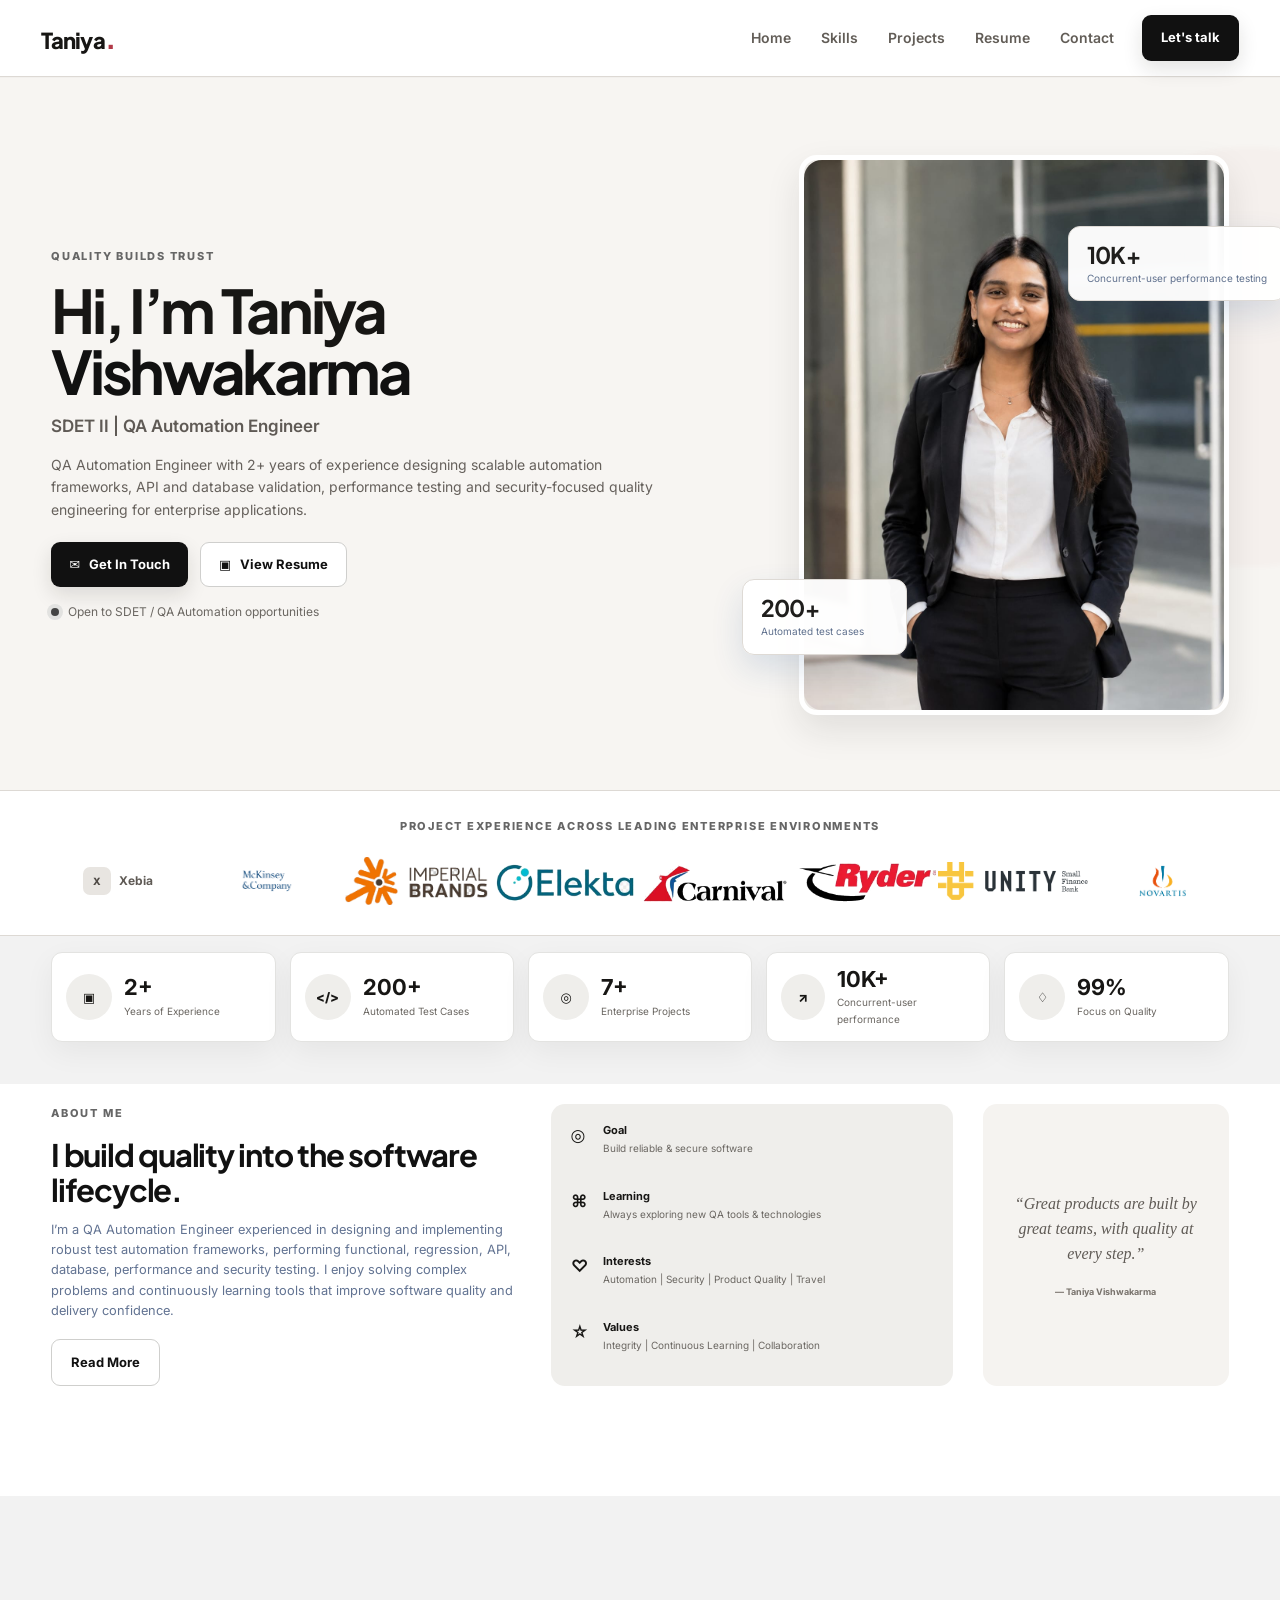
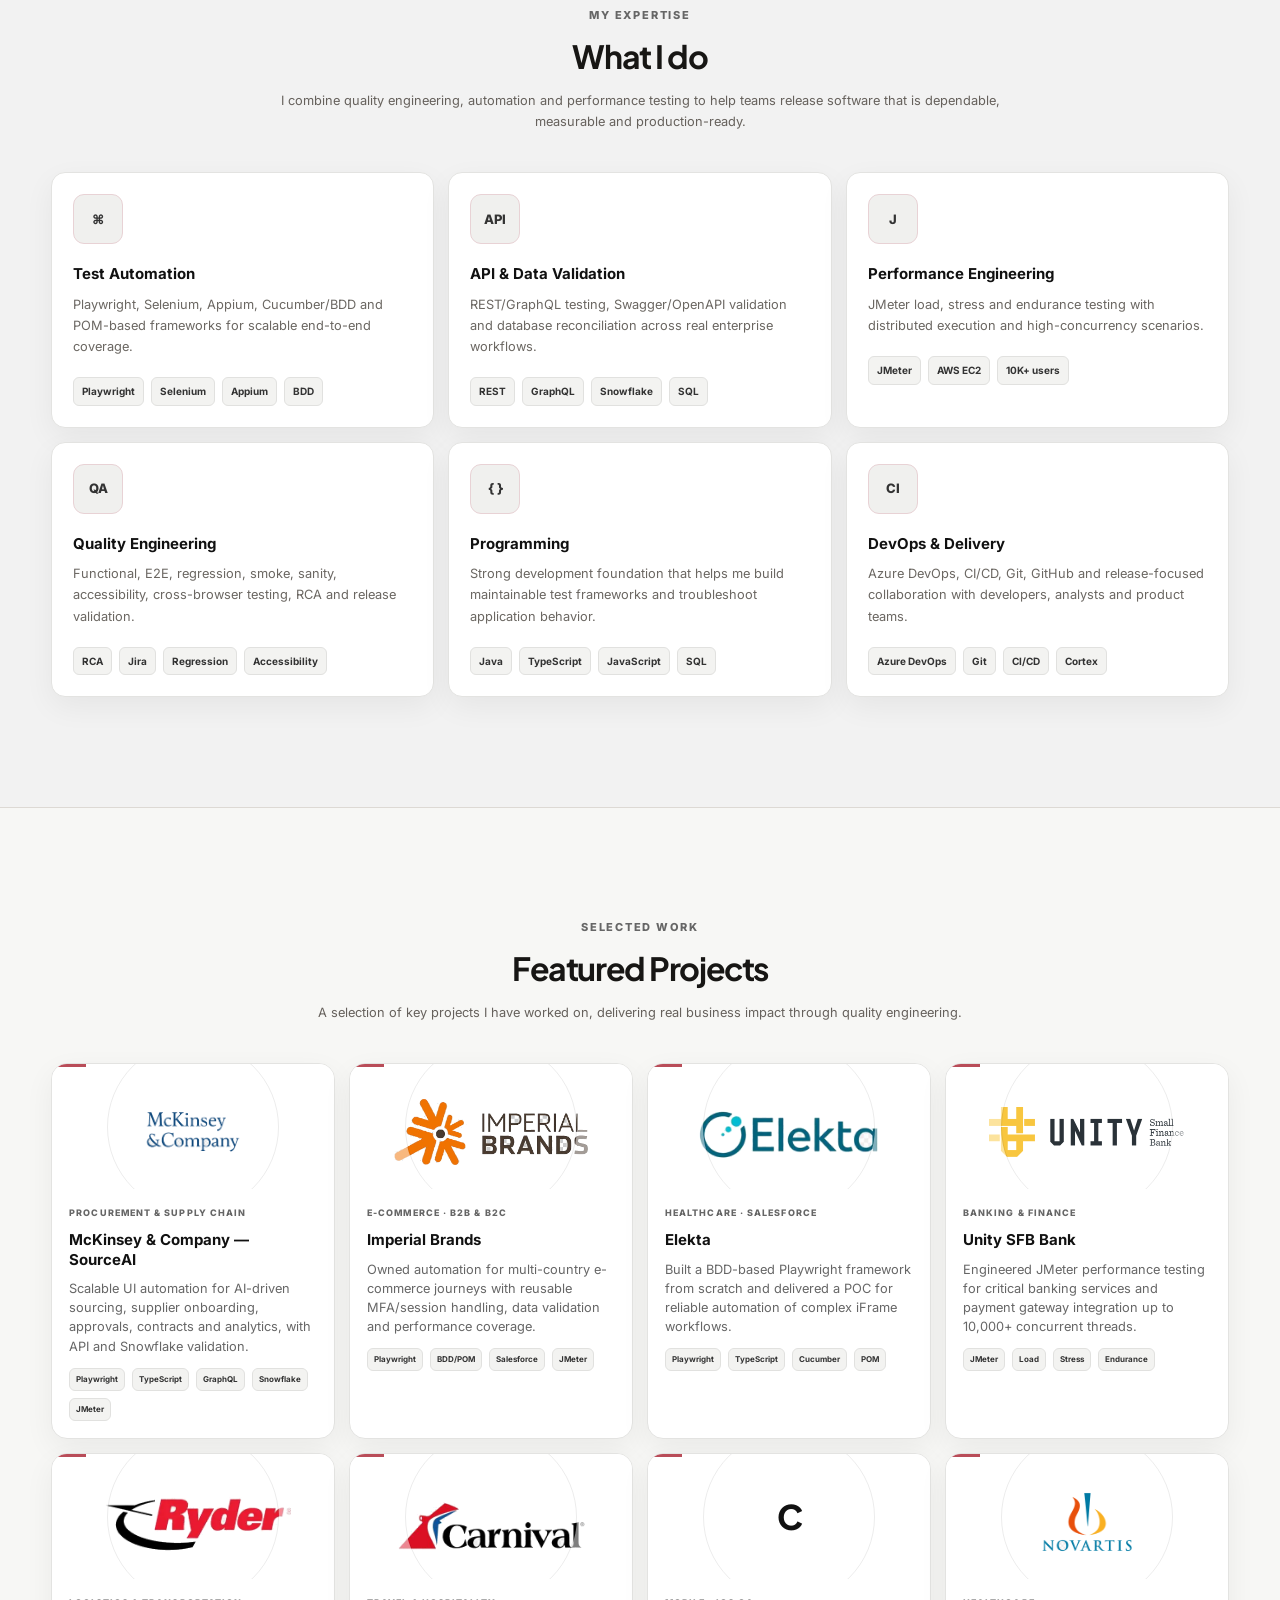
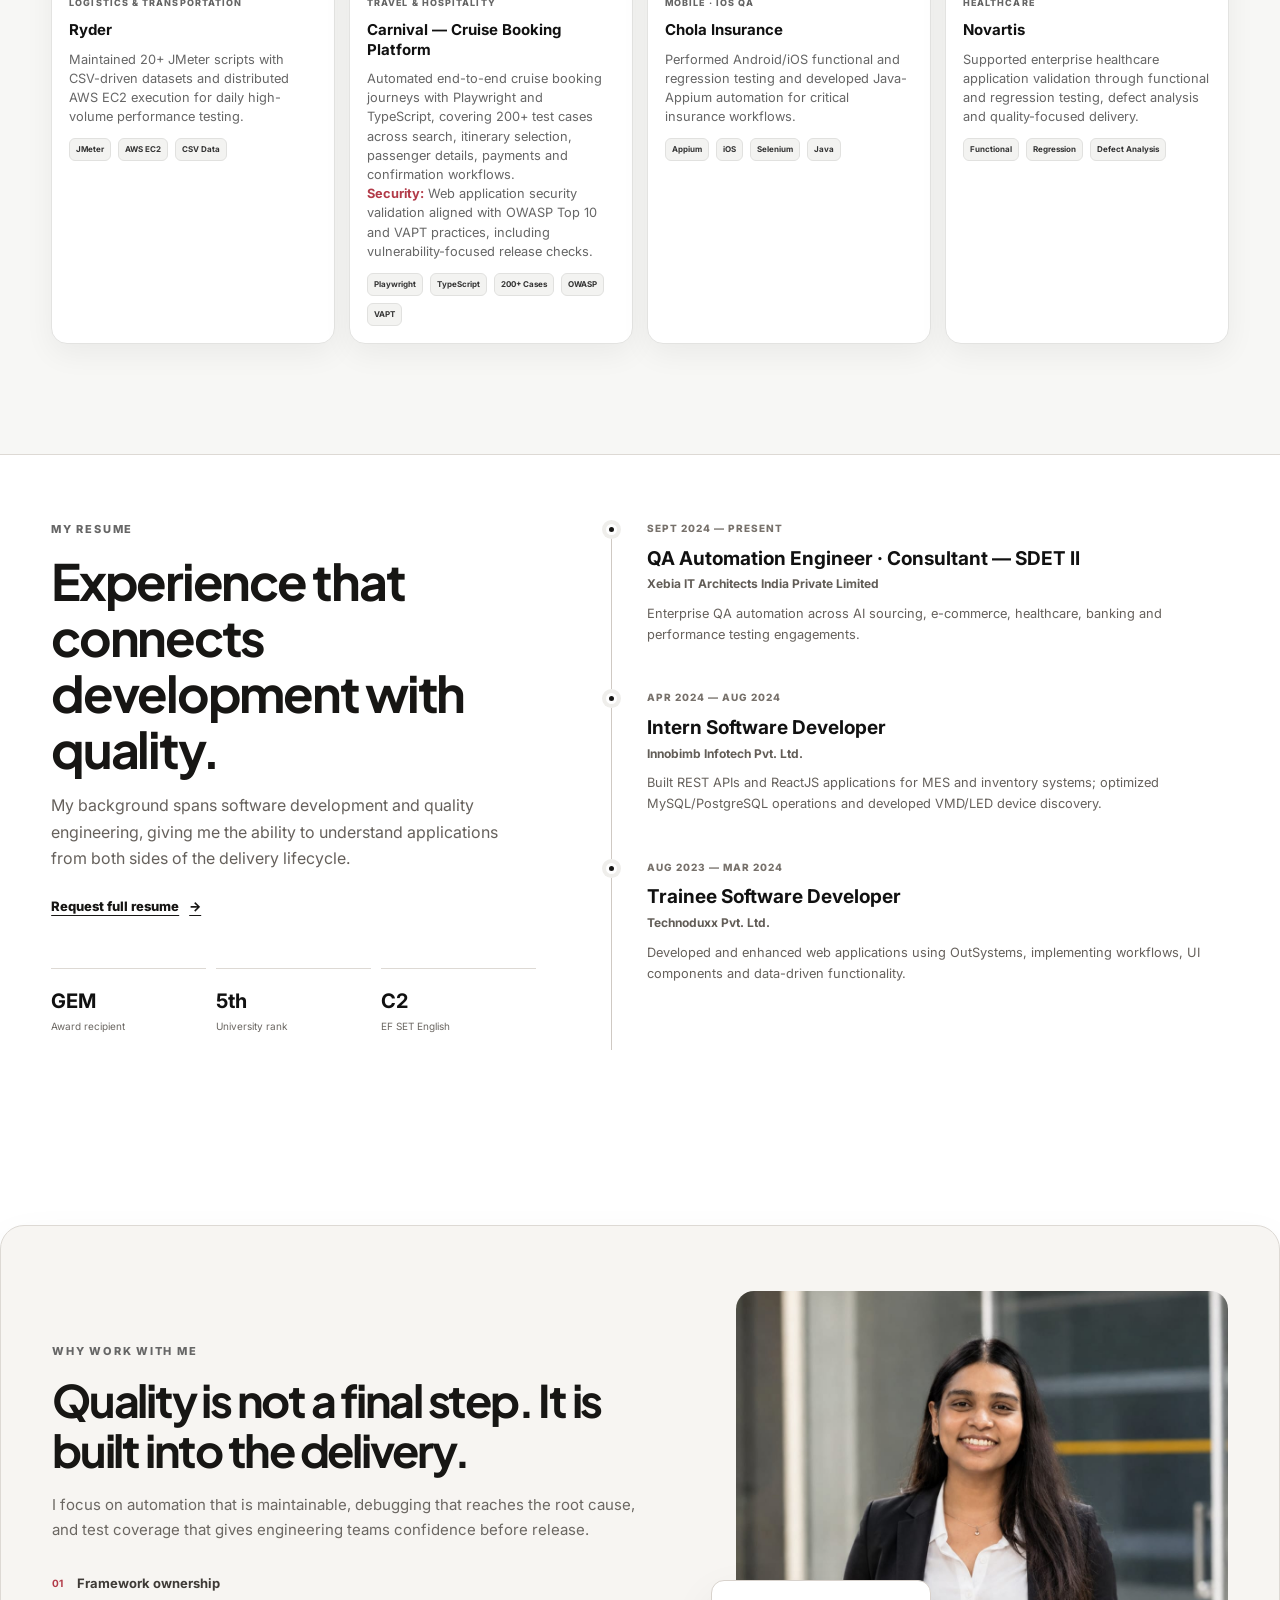
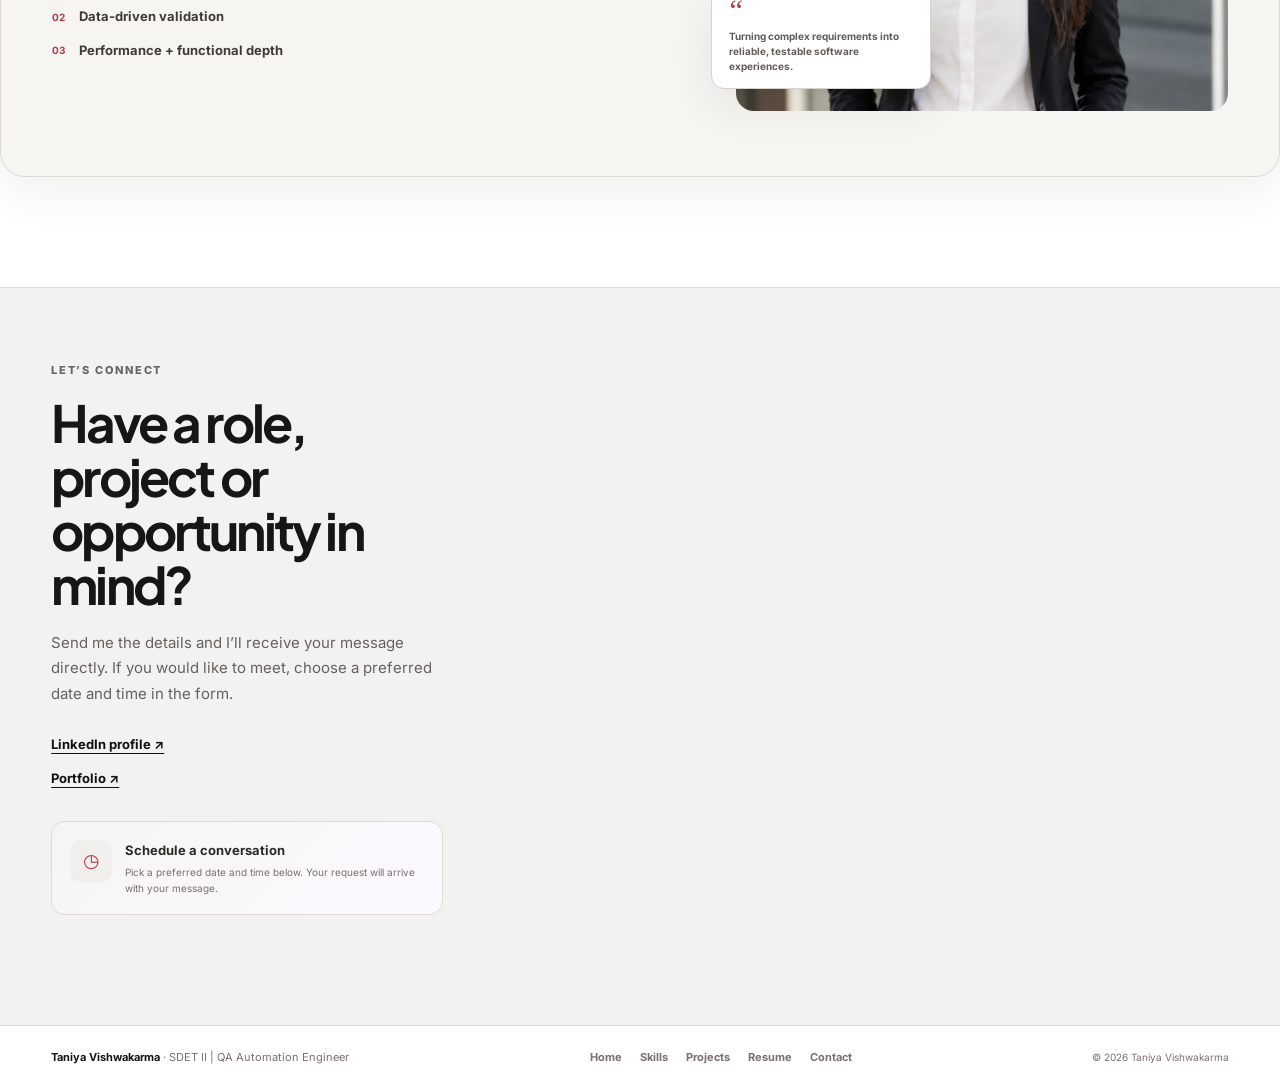
==== commit f318c167: "Comment out contact form in index.html" ====
--- a/index.html
+++ b/index.html
@@ -369,7 +369,7 @@
     </div>
 
     <div class="contact-right">
-      <form class="contact-form contact-form-long" id="contactForm"
+      <!-- <form class="contact-form contact-form-long" id="contactForm"
             method="POST">
         <input type="hidden" name="_subject" value="New Portfolio Contact — Taniya Vishwakarma">
         <input type="hidden" name="_captcha" value="false">
@@ -483,7 +483,7 @@
         <button class="btn btn-dark contact-submit" type="submit">Send message <span>→</span></button>
         <div id="formStatus" class="form-status" role="status" aria-live="polite"></div>
         <small>Enter your email so I can reply. Your message and any selected meeting preference will be included in the email I receive.</small>
-      </form>
+      </form> -->
     </div>
   </div>
 </section>
--- a/styles.css
+++ b/styles.css
@@ -1,5 +1,5 @@
 :root {
-  --bg: #F7F7F5;
+  --bg: #F2F2F2;
   --surface: #FFFFFF;
   --surface-soft: #F0F0EE;
   --text: #111111;
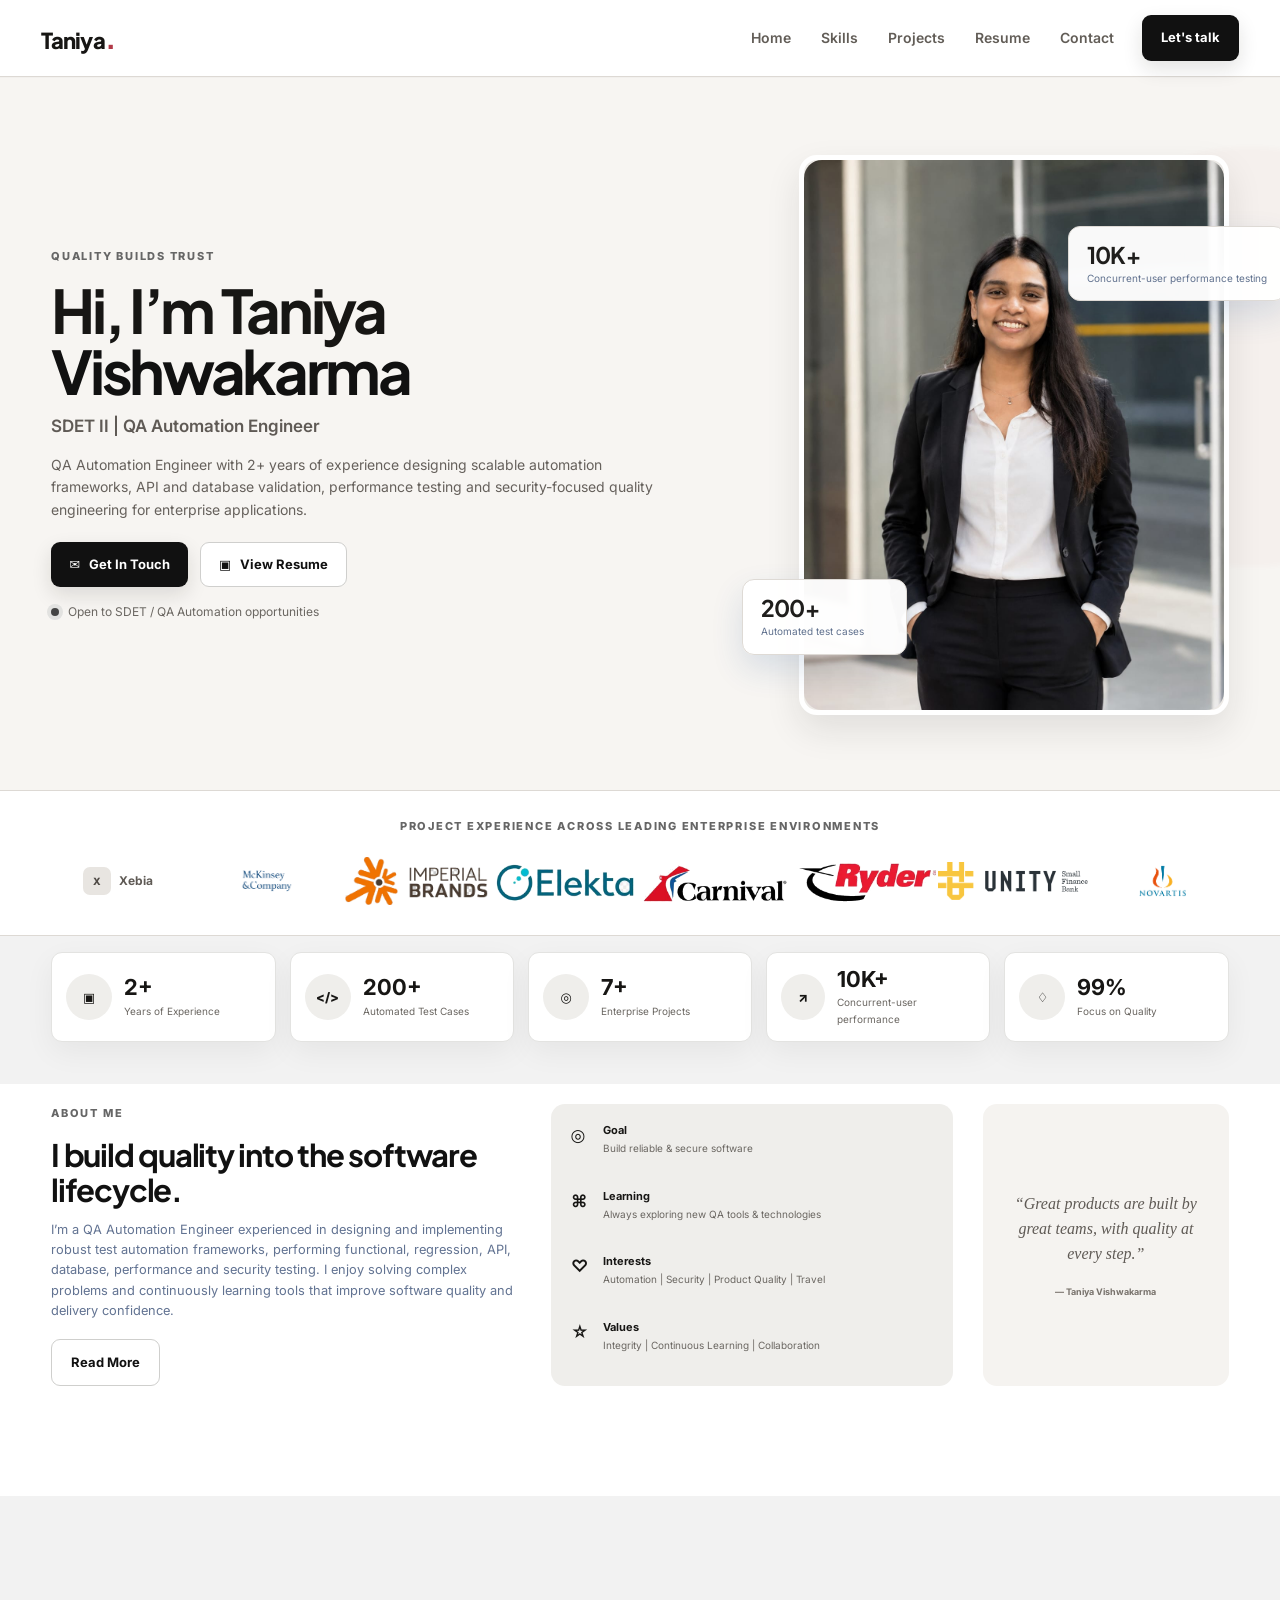
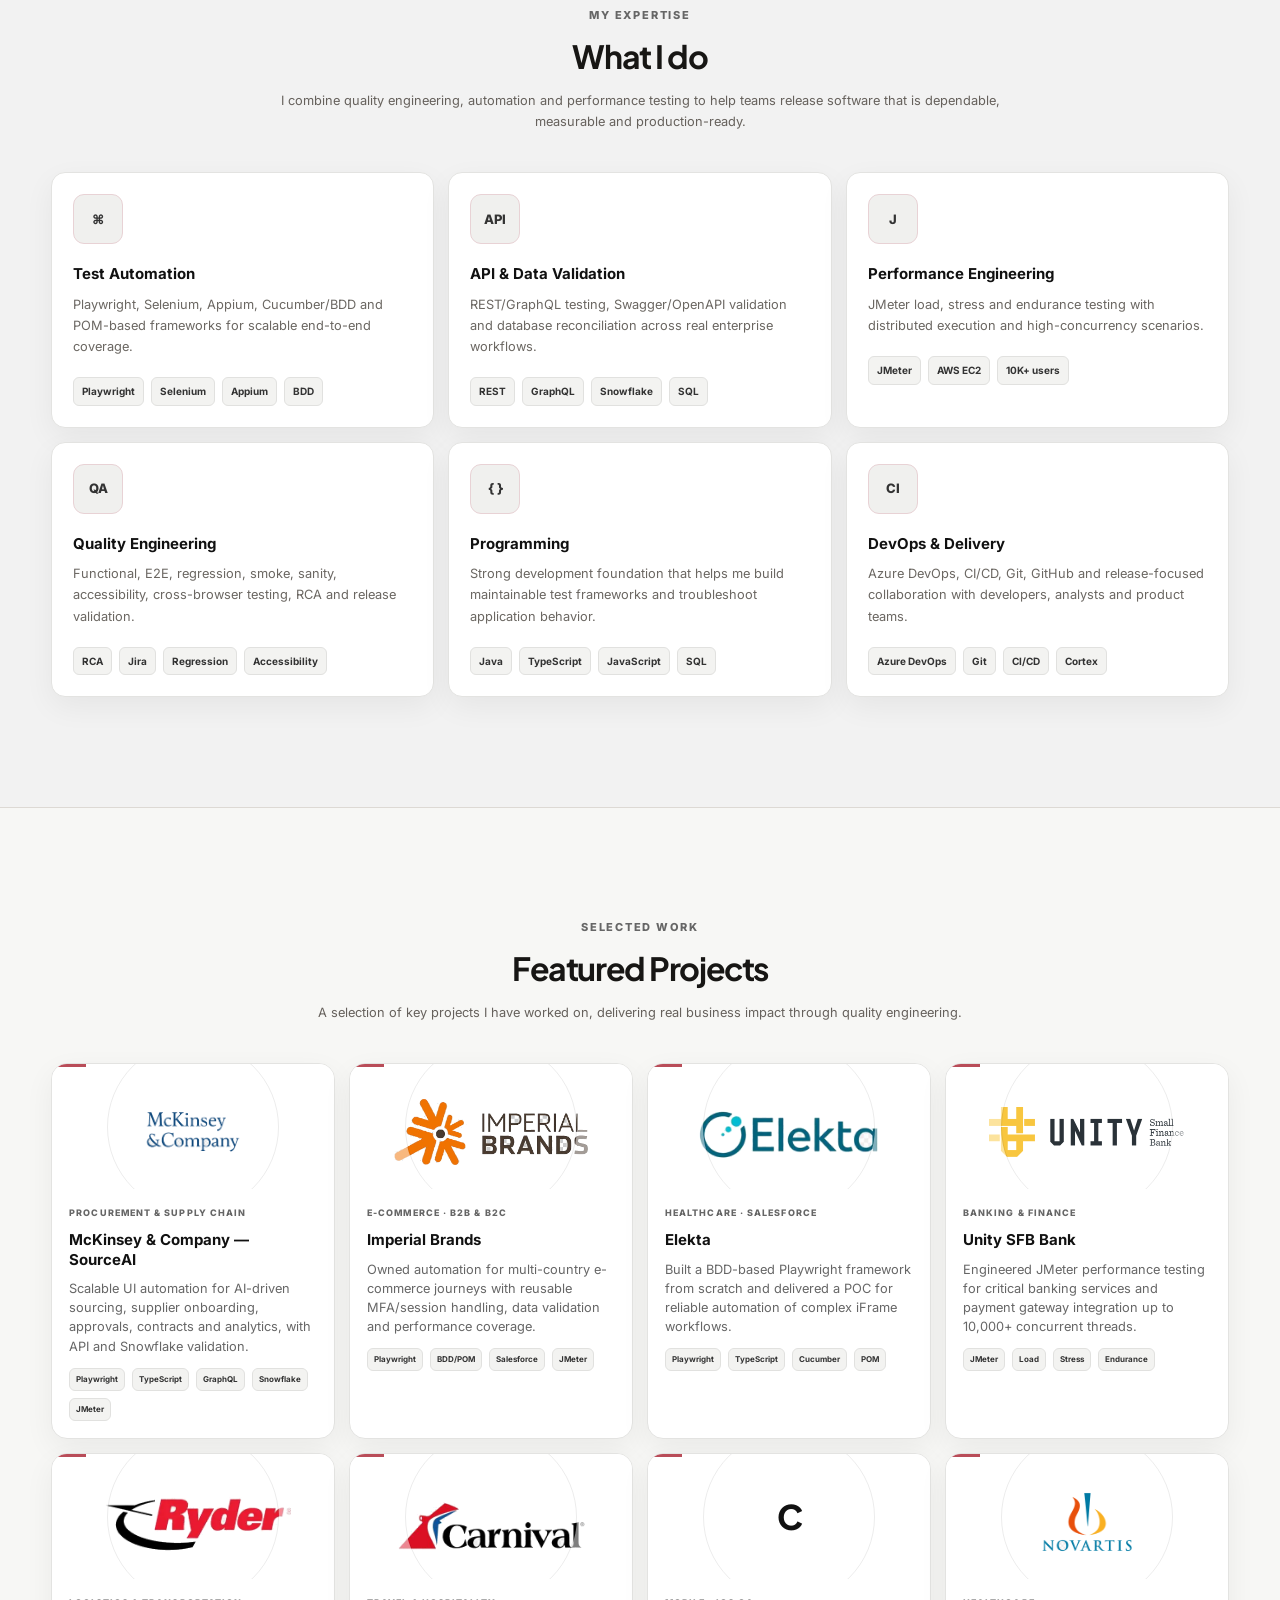
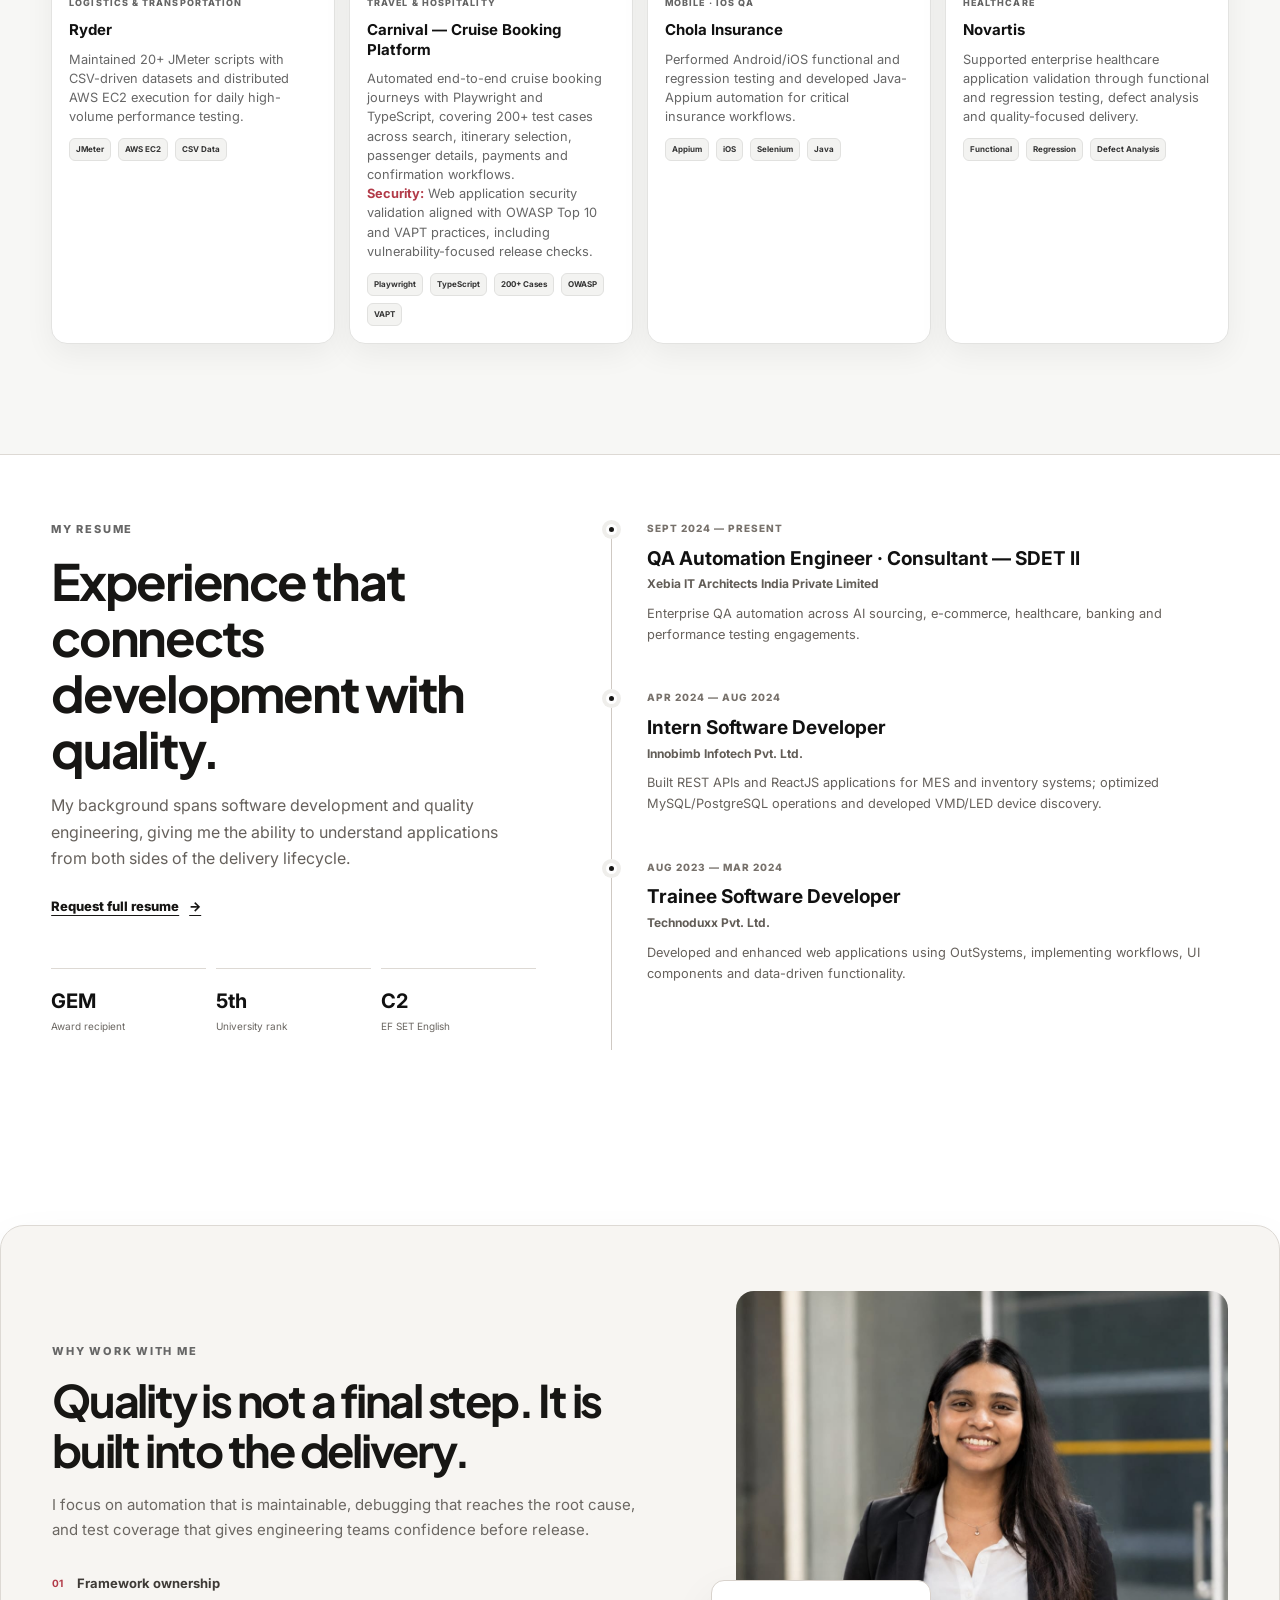
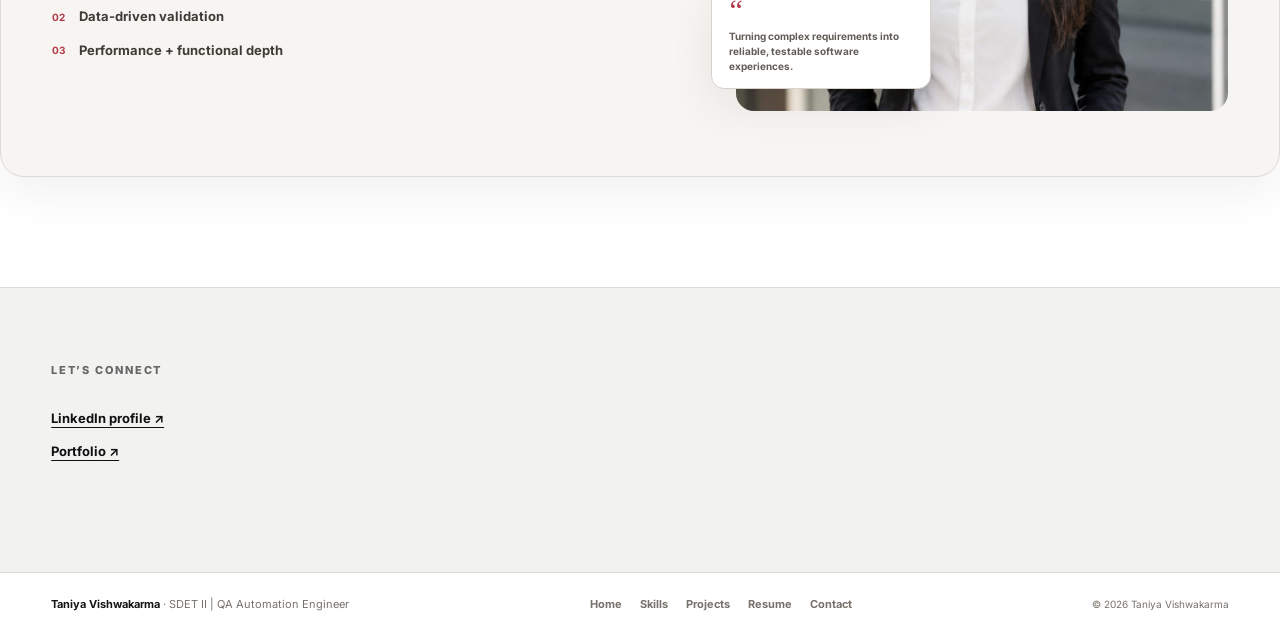
==== commit 66069574: "Update index.html" ====
--- a/index.html
+++ b/index.html
@@ -348,24 +348,24 @@
   <div class="container contact-grid connect-grid">
     <div class="connect-copy">
       <div class="eyebrow">LET’S CONNECT</div>
-      <h2>Have a role, project or opportunity in mind?</h2>
+      <!-- <h2>Have a role, project or opportunity in mind?</h2>
       <p>
         Send me the details and I’ll receive your message directly. If you would like to meet,
         choose a preferred date and time in the form.
-      </p>
+      </p> -->
 
       <div class="contact-details">
         <a href="https://www.linkedin.com/in/taniya-vishwakarma-7252a7203/" target="_blank" rel="noopener">LinkedIn profile ↗</a>
         <a href="https://taniyav.in/" target="_blank" rel="noopener">Portfolio ↗</a>
       </div>
 
-      <div class="schedule-note">
+      <!-- <div class="schedule-note">
         <span class="schedule-icon">◷</span>
         <div>
           <strong>Schedule a conversation</strong>
           <span>Pick a preferred date and time below. Your request will arrive with your message.</span>
         </div>
-      </div>
+      </div> -->
     </div>
 
     <div class="contact-right">
